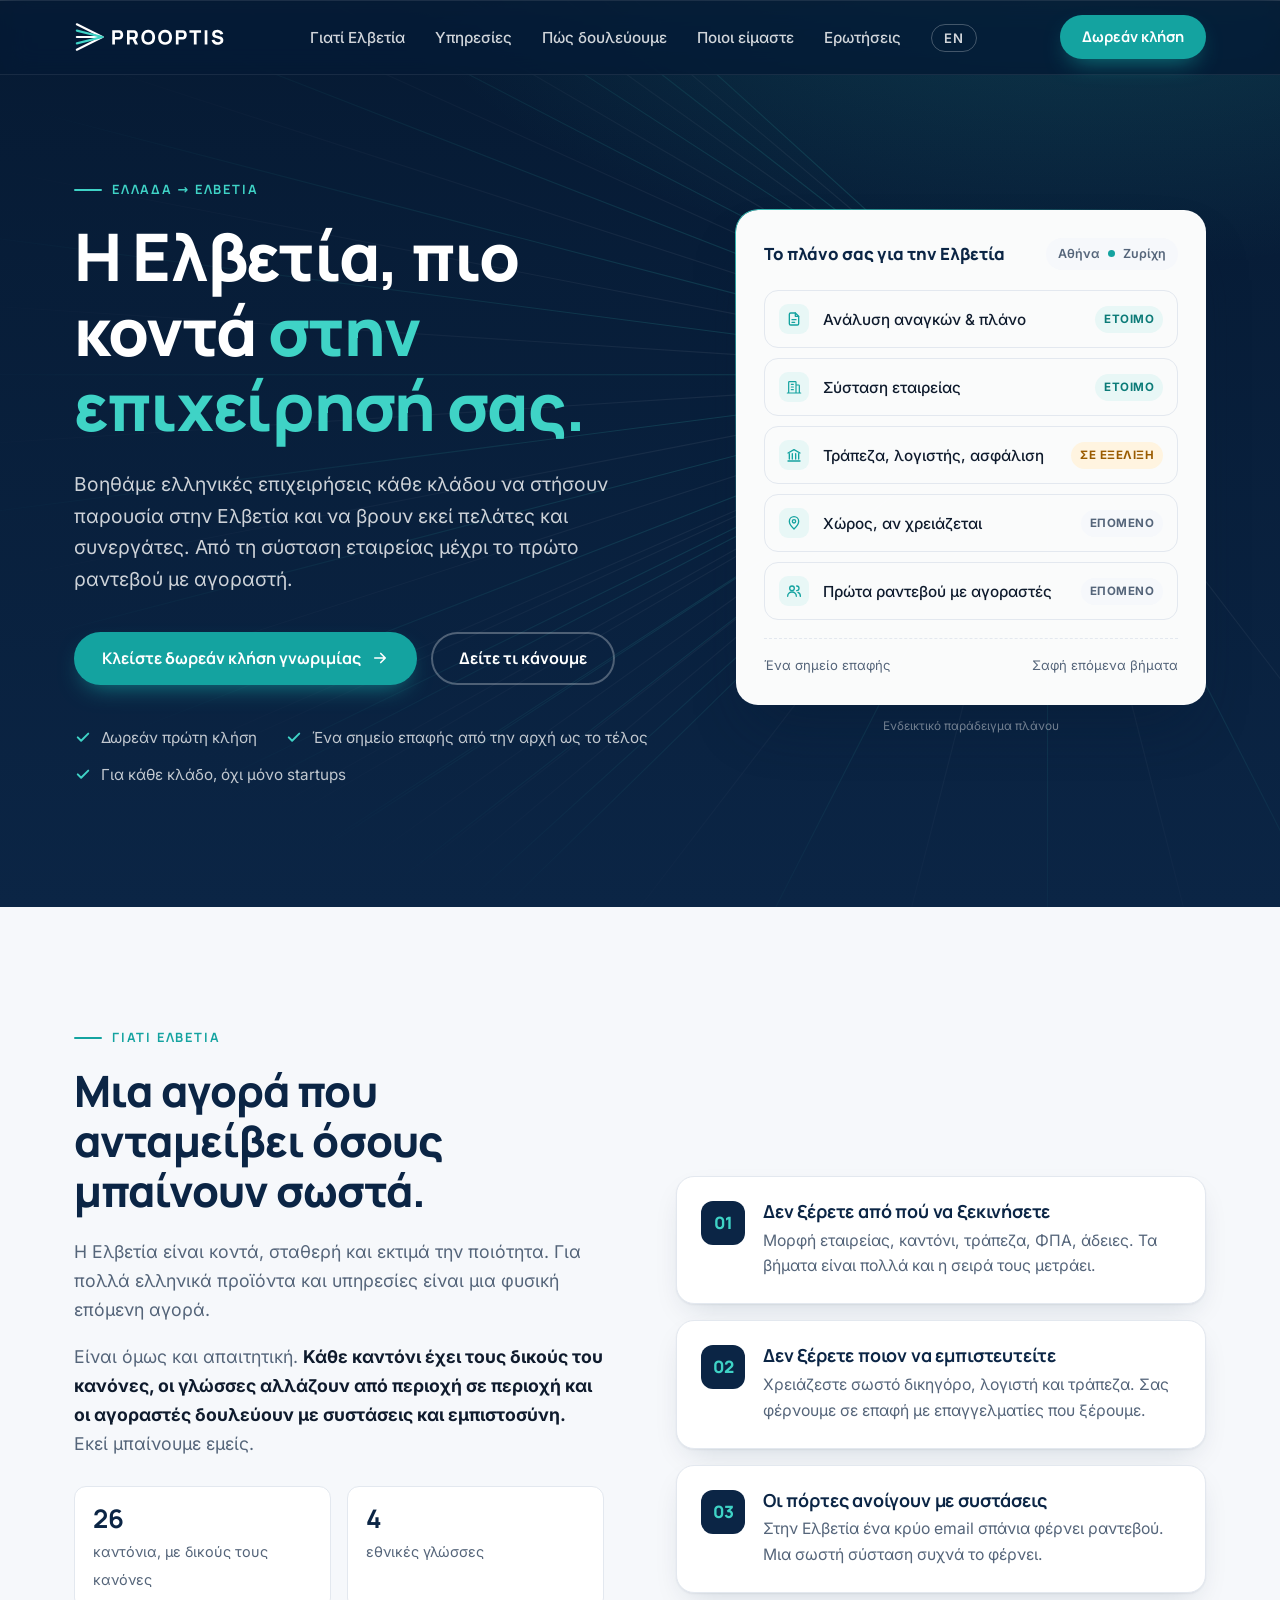
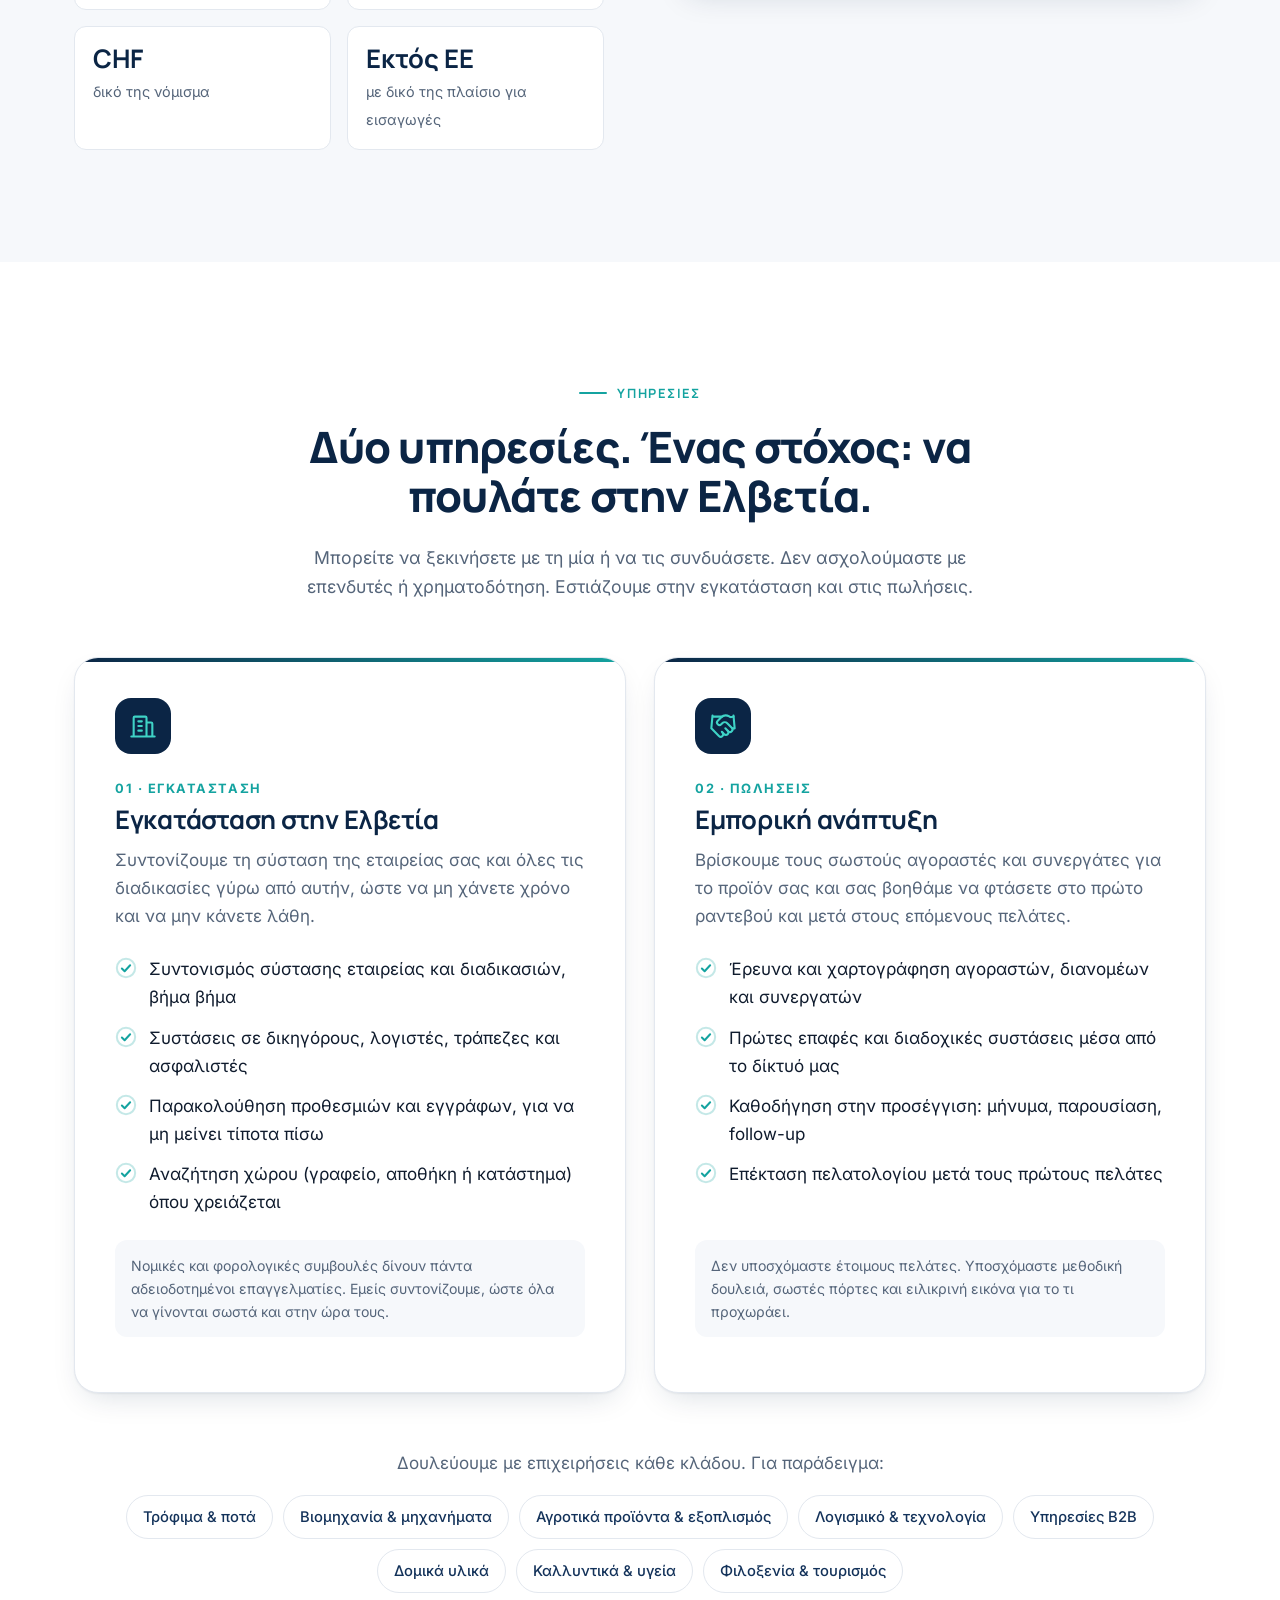
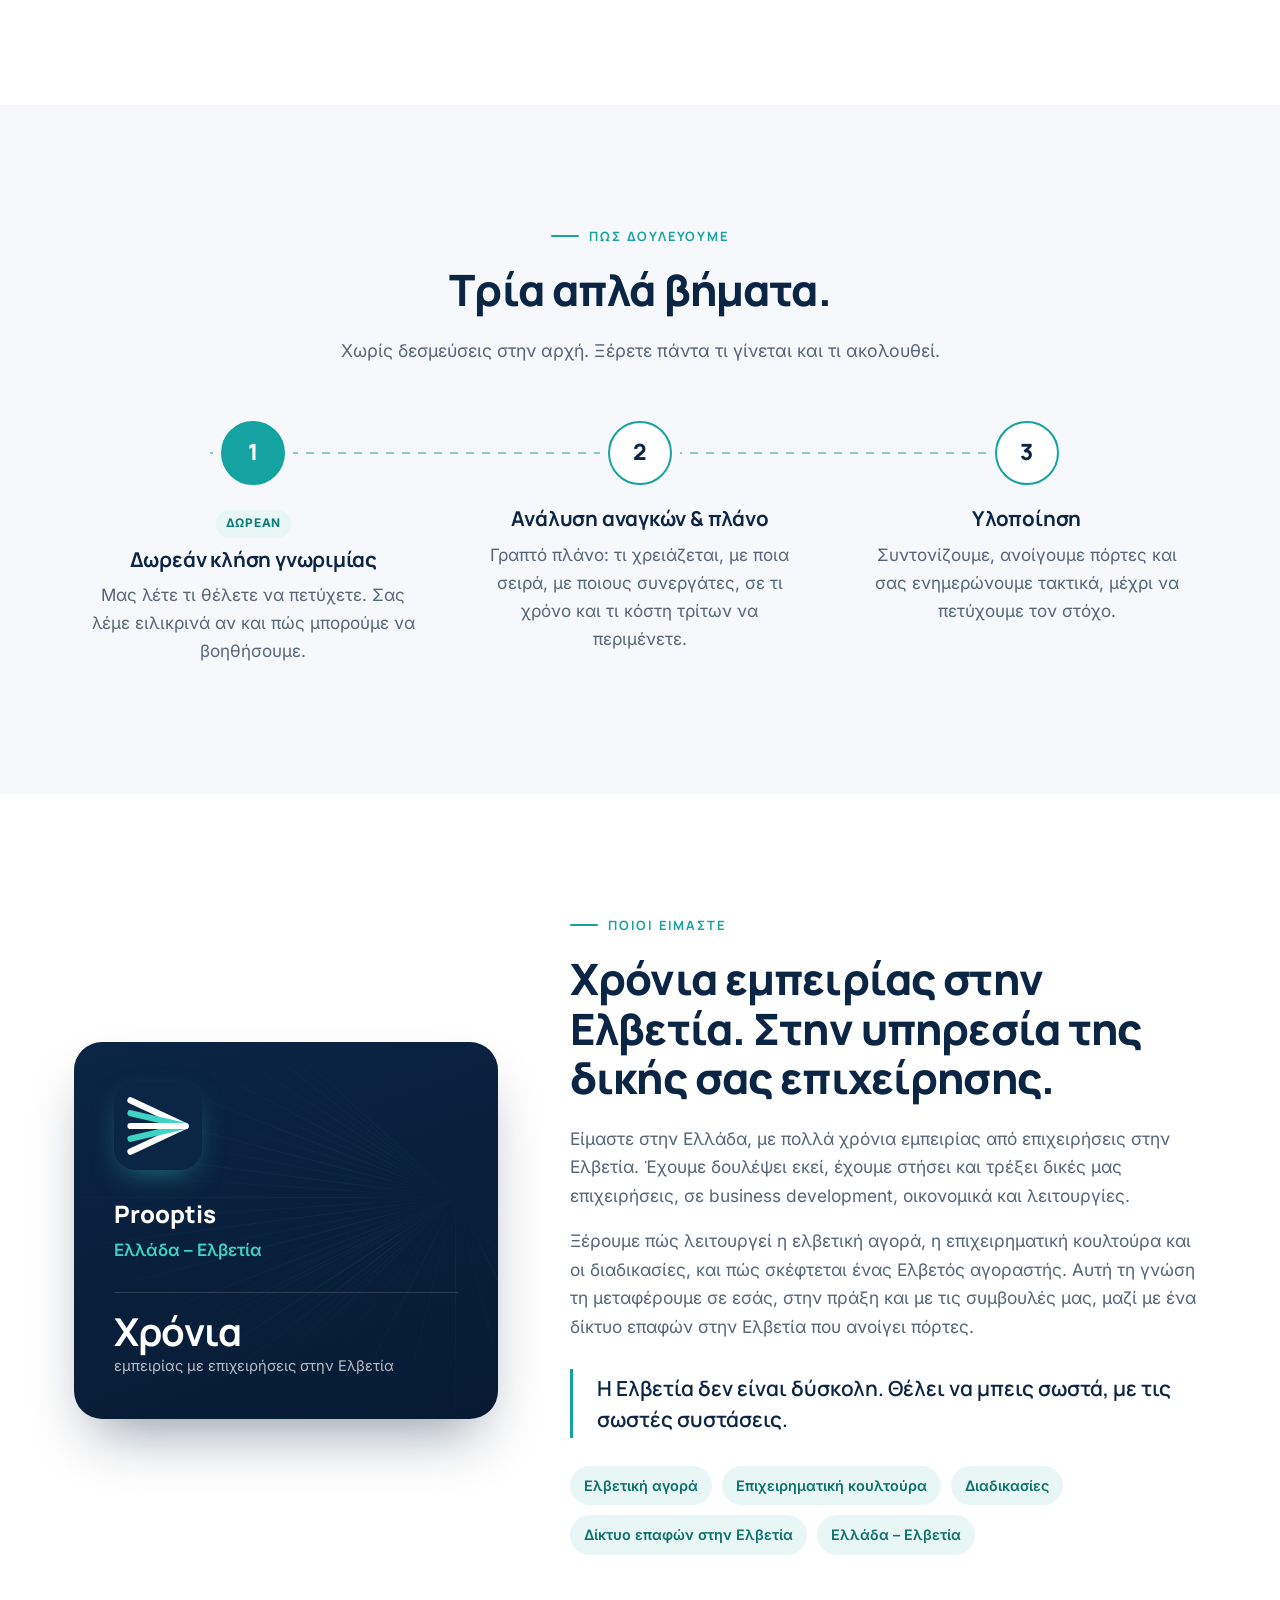
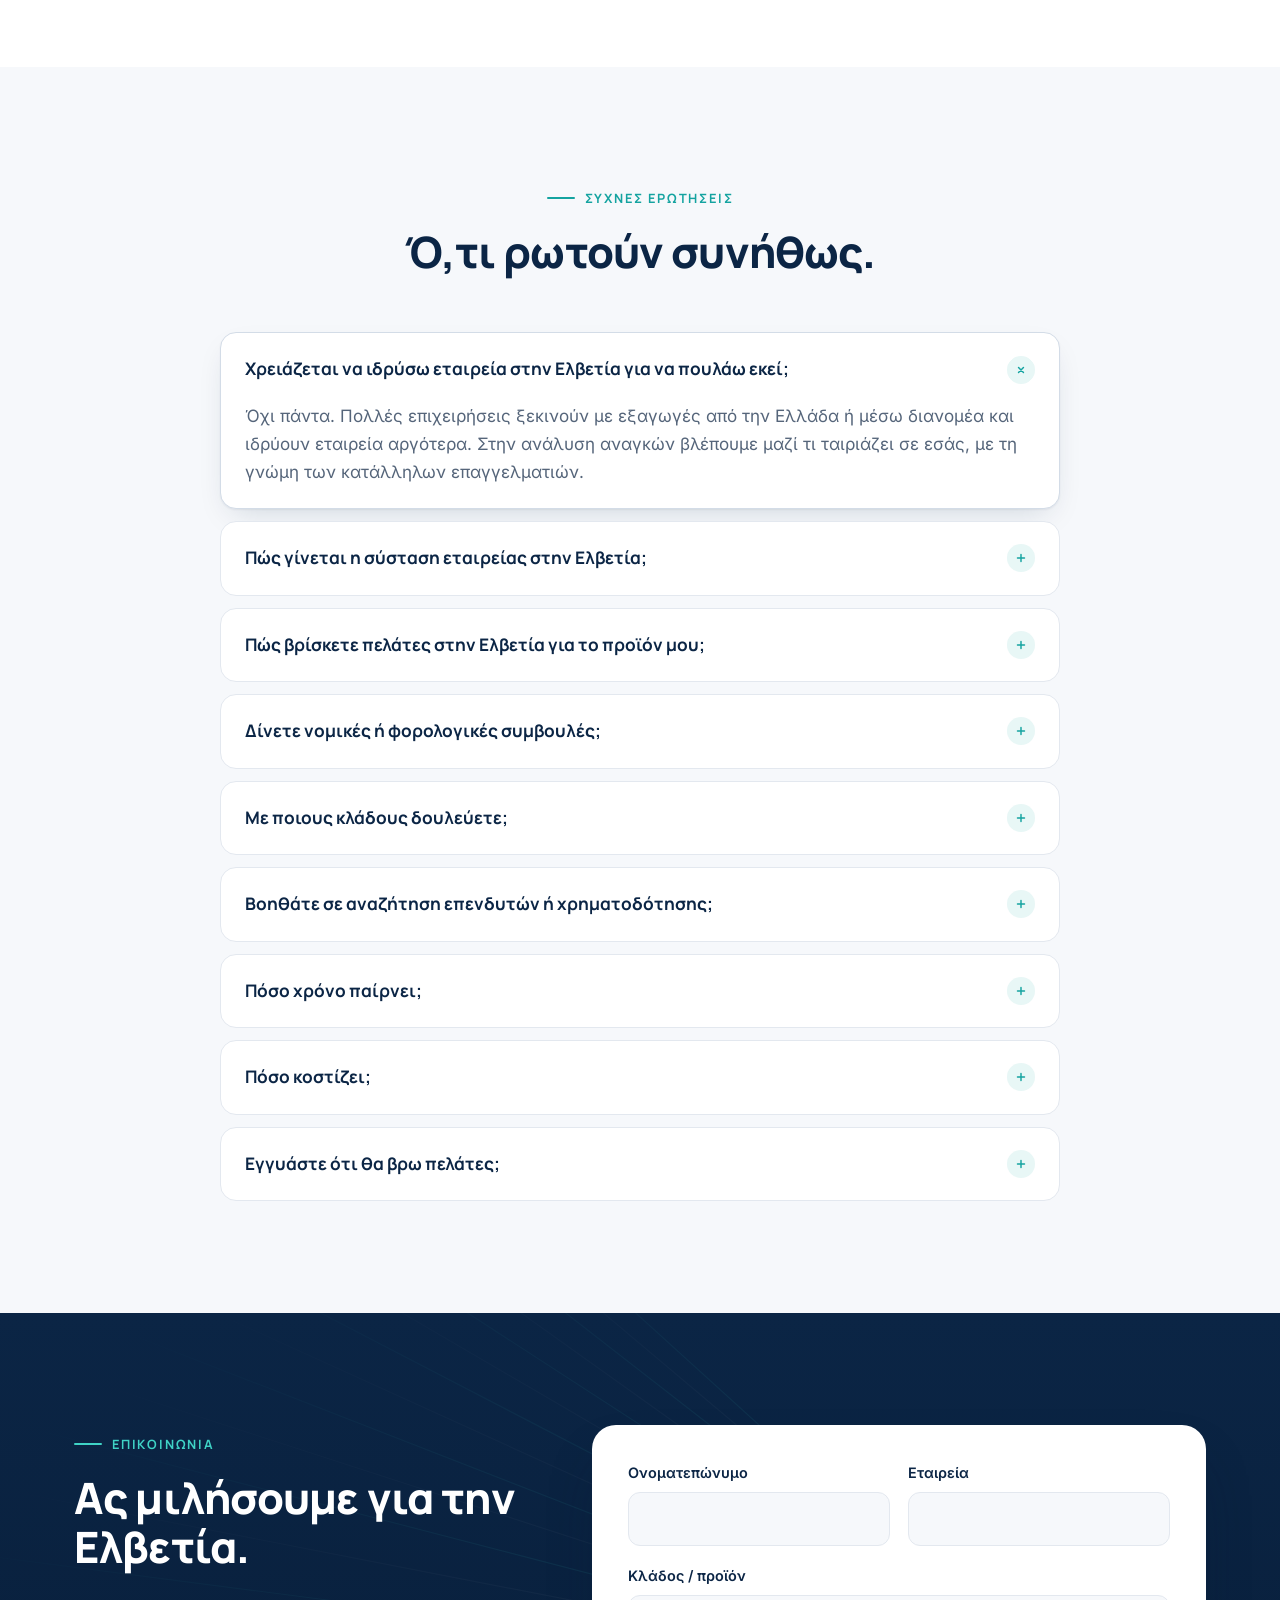
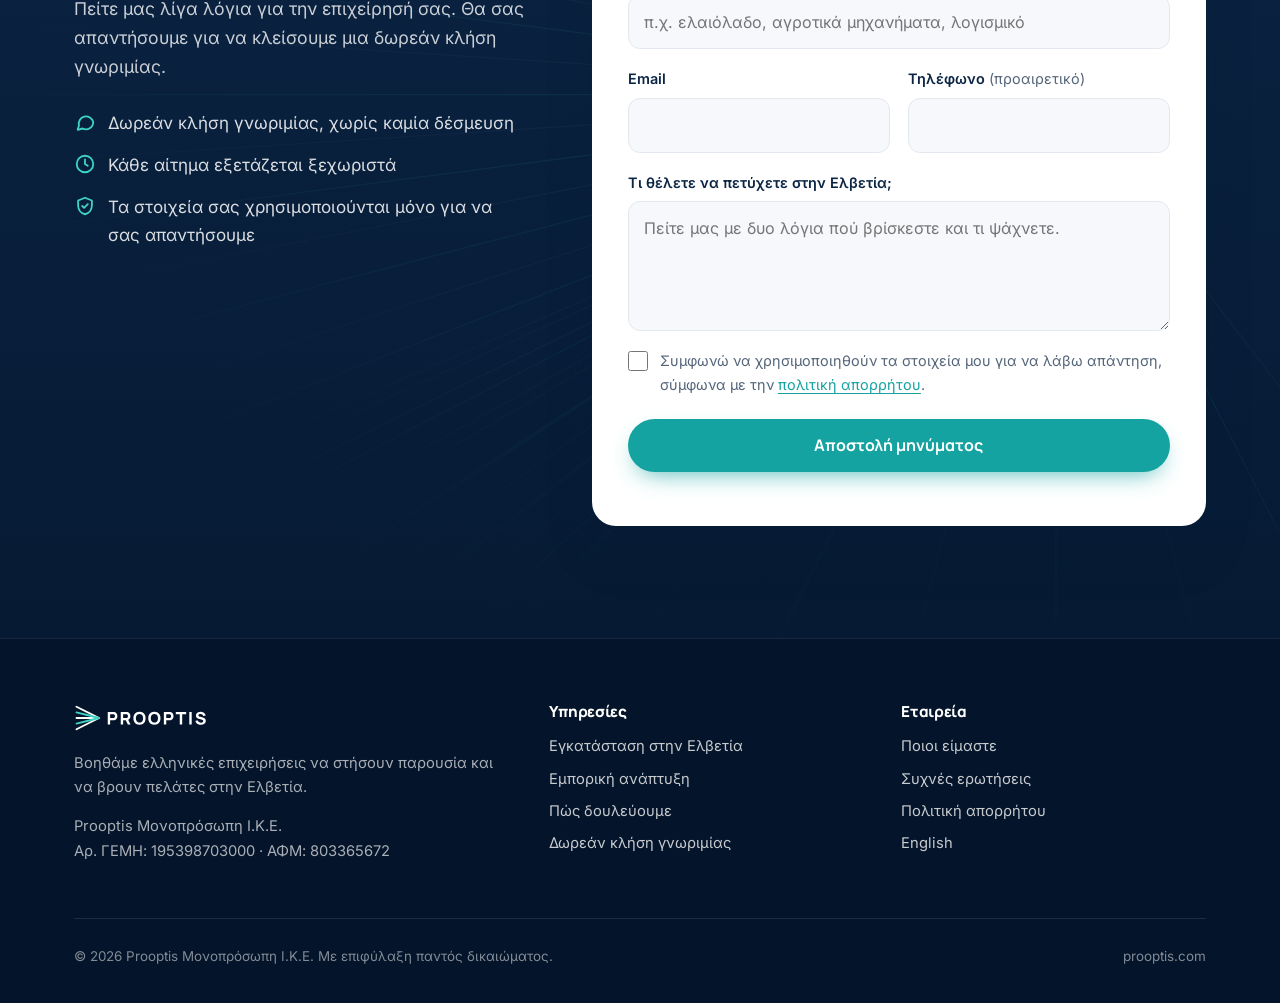
==== index.html @ f1b48dfd "Prooptis website" ====
<!doctype html>
<html lang="el" class="no-js">
<head>
<meta charset="utf-8">
<meta name="viewport" content="width=device-width, initial-scale=1">
<title>Επιχείρηση στην Ελβετία: σύσταση εταιρείας &amp; πελάτες | Prooptis</title>
<meta name="description" content="Η Prooptis βοηθά ελληνικές επιχειρήσεις κάθε κλάδου να στήσουν εταιρεία στην Ελβετία και να βρουν εκεί αγοραστές και συνεργάτες. Δωρεάν κλήση γνωριμίας.">
<link rel="canonical" href="https://prooptis.com/">
<link rel="alternate" hreflang="el" href="https://prooptis.com/">
<link rel="alternate" hreflang="en" href="https://prooptis.com/en/">
<link rel="alternate" hreflang="x-default" href="https://prooptis.com/">
<meta name="robots" content="index, follow, max-image-preview:large">
<meta name="theme-color" content="#0B2545">
<meta property="og:type" content="website">
<meta property="og:site_name" content="Prooptis">
<meta property="og:locale" content="el_GR">
<meta property="og:title" content="Prooptis: Η Ελβετία, πιο κοντά στην επιχείρησή σας">
<meta property="og:description" content="Η Prooptis βοηθά ελληνικές επιχειρήσεις κάθε κλάδου να στήσουν εταιρεία στην Ελβετία και να βρουν εκεί αγοραστές και συνεργάτες. Δωρεάν κλήση γνωριμίας.">
<meta property="og:url" content="https://prooptis.com/">
<meta property="og:image" content="https://prooptis.com/assets/img/og-image.png">
<meta property="og:image:width" content="1200">
<meta property="og:image:height" content="630">
<meta name="twitter:card" content="summary_large_image">
<link rel="icon" href="/assets/favicon.svg" type="image/svg+xml">
<link rel="apple-touch-icon" href="/assets/img/apple-touch-icon.png">
<link rel="preload" href="/assets/fonts/manrope-greek.woff2" as="font" type="font/woff2" crossorigin>
<link rel="preload" href="/assets/fonts/inter-greek.woff2" as="font" type="font/woff2" crossorigin>
<link rel="stylesheet" href="/assets/css/style.css">
<script type="application/ld+json">
{
 "@context": "https://schema.org",
 "@graph": [
  {
   "@type": [
    "ProfessionalService",
    "Organization"
   ],
   "@id": "https://prooptis.com/#organization",
   "name": "Prooptis",
   "legalName": "Prooptis Μονοπρόσωπη Ι.Κ.Ε.",
   "alternateName": [
    "Prooptis Single Member P.C.",
    "Prooptis IKE"
   ],
   "url": "https://prooptis.com/",
   "logo": "https://prooptis.com/assets/logo.svg",
   "image": "https://prooptis.com/assets/img/og-image.png",
   "description": "Η Prooptis βοηθά ελληνικές επιχειρήσεις κάθε κλάδου να στήσουν εταιρεία στην Ελβετία και να βρουν εκεί αγοραστές και συνεργάτες. Δωρεάν κλήση γνωριμίας.",
   "taxID": "803365672",
   "identifier": {
    "@type": "PropertyValue",
    "propertyID": "GEMI",
    "value": "195398703000"
   },
   "areaServed": [
    {
     "@type": "Country",
     "name": "Switzerland"
    },
    {
     "@type": "Country",
     "name": "Greece"
    }
   ],
   "foundingDate": "2026-08-03",
   "knowsLanguage": [
    "el",
    "en"
   ],
   "knowsAbout": [
    "Σύσταση εταιρείας στην Ελβετία",
    "Εξαγωγές στην Ελβετία",
    "Company formation in Switzerland",
    "Swiss market entry",
    "B2B business development",
    "Greece–Switzerland trade"
   ],
   "contactPoint": {
    "@type": "ContactPoint",
    "contactType": "sales",
    "url": "https://prooptis.com/#epikoinonia",
    "availableLanguage": [
     "Greek",
     "English"
    ]
   },
   "hasOfferCatalog": {
    "@type": "OfferCatalog",
    "name": "Υπηρεσίες Prooptis",
    "itemListElement": [
     {
      "@type": "Offer",
      "itemOffered": {
       "@id": "https://prooptis.com/#service-1"
      }
     },
     {
      "@type": "Offer",
      "itemOffered": {
       "@id": "https://prooptis.com/#service-2"
      }
     }
    ]
   }
  },
  {
   "@type": "WebSite",
   "@id": "https://prooptis.com/#website",
   "url": "https://prooptis.com/",
   "name": "Prooptis",
   "publisher": {
    "@id": "https://prooptis.com/#organization"
   },
   "inLanguage": [
    "el",
    "en"
   ]
  },
  {
   "@type": "WebPage",
   "@id": "https://prooptis.com/#webpage",
   "url": "https://prooptis.com/",
   "name": "Επιχείρηση στην Ελβετία: σύσταση εταιρείας & πελάτες | Prooptis",
   "description": "Η Prooptis βοηθά ελληνικές επιχειρήσεις κάθε κλάδου να στήσουν εταιρεία στην Ελβετία και να βρουν εκεί αγοραστές και συνεργάτες. Δωρεάν κλήση γνωριμίας.",
   "inLanguage": "el",
   "isPartOf": {
    "@id": "https://prooptis.com/#website"
   },
   "about": {
    "@id": "https://prooptis.com/#organization"
   },
   "dateModified": "2026-11-09"
  },
  {
   "@type": "Service",
   "@id": "https://prooptis.com/#service-1",
   "name": "Εγκατάσταση στην Ελβετία",
   "description": "Συντονίζουμε τη σύσταση της εταιρείας σας και όλες τις διαδικασίες γύρω από αυτήν, ώστε να μη χάνετε χρόνο και να μην κάνετε λάθη. Συντονισμός σύστασης εταιρείας και διαδικασιών, βήμα βήμα · Συστάσεις σε δικηγόρους, λογιστές, τράπεζες και ασφαλιστές · Παρακολούθηση προθεσμιών και εγγράφων, για να μη μείνει τίποτα πίσω · Αναζήτηση χώρου (γραφείο, αποθήκη ή κατάστημα) όπου χρειάζεται",
   "provider": {
    "@id": "https://prooptis.com/#organization"
   },
   "areaServed": {
    "@type": "Country",
    "name": "Switzerland"
   },
   "audience": {
    "@type": "BusinessAudience",
    "name": "Ελληνικές επιχειρήσεις"
   },
   "serviceType": "Εγκατάσταση στην Ελβετία"
  },
  {
   "@type": "Service",
   "@id": "https://prooptis.com/#service-2",
   "name": "Εμπορική ανάπτυξη",
   "description": "Βρίσκουμε τους σωστούς αγοραστές και συνεργάτες για το προϊόν σας και σας βοηθάμε να φτάσετε στο πρώτο ραντεβού και μετά στους επόμενους πελάτες. Έρευνα και χαρτογράφηση αγοραστών, διανομέων και συνεργατών · Πρώτες επαφές και διαδοχικές συστάσεις μέσα από το δίκτυό μας · Καθοδήγηση στην προσέγγιση: μήνυμα, παρουσίαση, follow-up · Επέκταση πελατολογίου μετά τους πρώτους πελάτες",
   "provider": {
    "@id": "https://prooptis.com/#organization"
   },
   "areaServed": {
    "@type": "Country",
    "name": "Switzerland"
   },
   "audience": {
    "@type": "BusinessAudience",
    "name": "Ελληνικές επιχειρήσεις"
   },
   "serviceType": "Εμπορική ανάπτυξη"
  },
  {
   "@type": "FAQPage",
   "@id": "https://prooptis.com/#faq",
   "mainEntity": [
    {
     "@type": "Question",
     "name": "Χρειάζεται να ιδρύσω εταιρεία στην Ελβετία για να πουλάω εκεί;",
     "acceptedAnswer": {
      "@type": "Answer",
      "text": "Όχι πάντα. Πολλές επιχειρήσεις ξεκινούν με εξαγωγές από την Ελλάδα ή μέσω διανομέα και ιδρύουν εταιρεία αργότερα. Στην ανάλυση αναγκών βλέπουμε μαζί τι ταιριάζει σε εσάς, με τη γνώμη των κατάλληλων επαγγελματιών."
     }
    },
    {
     "@type": "Question",
     "name": "Πώς γίνεται η σύσταση εταιρείας στην Ελβετία;",
     "acceptedAnswer": {
      "@type": "Answer",
      "text": "Τα βήματα εξαρτώνται από τη μορφή της εταιρείας και το καντόνι. Συνήθως περιλαμβάνουν καταστατικό, τραπεζικό λογαριασμό για το κεφάλαιο, συμβολαιογράφο και εγγραφή στο εμπορικό μητρώο. Εμείς συντονίζουμε όλη τη διαδικασία με δικηγόρους, λογιστές και τράπεζες."
     }
    },
    {
     "@type": "Question",
     "name": "Πώς βρίσκετε πελάτες στην Ελβετία για το προϊόν μου;",
     "acceptedAnswer": {
      "@type": "Answer",
      "text": "Χαρτογραφούμε ποιοι αγοράζουν προϊόντα σαν το δικό σας (αγοραστές, διανομείς, συνεργάτες), τους προσεγγίζουμε με σωστό μήνυμα και αξιοποιούμε συστάσεις από το δίκτυό μας. Ο στόχος είναι ουσιαστικά ραντεβού, όχι μαζικά emails."
     }
    },
    {
     "@type": "Question",
     "name": "Δίνετε νομικές ή φορολογικές συμβουλές;",
     "acceptedAnswer": {
      "@type": "Answer",
      "text": "Όχι. Αυτές τις δίνουν αδειοδοτημένοι δικηγόροι και λογιστές στην Ελβετία, με τους οποίους σας φέρνουμε σε επαφή. Εμείς συντονίζουμε τη δουλειά, ώστε να προχωρά σωστά και γρήγορα."
     }
    },
    {
     "@type": "Question",
     "name": "Με ποιους κλάδους δουλεύετε;",
     "acceptedAnswer": {
      "@type": "Answer",
      "text": "Με κάθε κλάδο: τρόφιμα, βιομηχανία, αγροτικά μηχανήματα, λογισμικό, υπηρεσίες και άλλους. Αυτό που μετράει είναι να έχετε ένα καλό προϊόν ή υπηρεσία και πραγματική διάθεση να μπείτε στην ελβετική αγορά."
     }
    },
    {
     "@type": "Question",
     "name": "Βοηθάτε σε αναζήτηση επενδυτών ή χρηματοδότησης;",
     "acceptedAnswer": {
      "@type": "Answer",
      "text": "Όχι. Εστιάζουμε στην εγκατάσταση στην Ελβετία και στην εμπορική ανάπτυξη, δηλαδή στο να βρείτε πελάτες και συνεργάτες."
     }
    },
    {
     "@type": "Question",
     "name": "Πόσο χρόνο παίρνει;",
     "acceptedAnswer": {
      "@type": "Answer",
      "text": "Εξαρτάται από τη μορφή της εταιρείας, το καντόνι, την τράπεζα και τον κλάδο σας. Στο πλάνο σάς δίνουμε ρεαλιστικό χρονοδιάγραμμα, χωρίς ωραιοποιήσεις."
     }
    },
    {
     "@type": "Question",
     "name": "Πόσο κοστίζει;",
     "acceptedAnswer": {
      "@type": "Answer",
      "text": "Η πρώτη κλήση γνωριμίας είναι δωρεάν. Μετά σας δίνουμε γραπτή προσφορά για το δικό σας έργο, με τα κόστη τρίτων (π.χ. συμβολαιογράφος, μητρώο) να φαίνονται χωριστά."
     }
    },
    {
     "@type": "Question",
     "name": "Εγγυάστε ότι θα βρω πελάτες;",
     "acceptedAnswer": {
      "@type": "Answer",
      "text": "Όχι, και δεν θα το κάνει κανείς σοβαρός. Εγγυόμαστε μεθοδική δουλειά, σωστές συστάσεις και ειλικρινή ενημέρωση για το τι προχωράει και τι όχι."
     }
    }
   ]
  }
 ]
}
</script>
</head>
<body>
<a class="skip" href="#main">Μετάβαση στο περιεχόμενο</a>
<header class="site-header">
  <nav class="container nav" aria-label="Μενού">
    <a class="brand" href="/" aria-label="Prooptis"><img src="/assets/logo-light.svg" alt="Prooptis" width="216" height="48"></a>
    <ul class="nav-links" id="nav-links"><li><a href="#giati-elvetia">Γιατί Ελβετία</a></li><li><a href="#ypiresies">Υπηρεσίες</a></li><li><a href="#pos-doulevoume">Πώς δουλεύουμε</a></li><li><a href="#poioi-eimaste">Ποιοι είμαστε</a></li><li><a href="#faq">Ερωτήσεις</a></li><li><a class="lang" href="/en/" hreflang="en" lang="en" title="English">EN</a></li></ul>
    <a class="btn btn-primary nav-cta" href="#epikoinonia">Δωρεάν κλήση</a>
    <button class="nav-toggle" type="button" aria-expanded="false" aria-controls="nav-links" aria-label="Μενού"><svg viewBox="0 0 24 24" fill="none" stroke="currentColor" stroke-width="2" stroke-linecap="round" aria-hidden="true"><path d="M4 7h16M4 12h16M4 17h16"/></svg></button>
  </nav>
</header>
<main id="main">
  <section class="hero" aria-labelledby="hero-title">
    <img class="hero-lines" src="/assets/img/lines.svg" alt="" aria-hidden="true">
    <div class="container hero-grid">
      <div>
        <div class="eyebrow">Ελλάδα → Ελβετία</div>
        <h1 id="hero-title">Η Ελβετία, πιο κοντά <span class="accent">στην επιχείρησή σας.</span></h1>
        <p class="lead">Βοηθάμε ελληνικές επιχειρήσεις κάθε κλάδου να στήσουν παρουσία στην Ελβετία και να βρουν εκεί πελάτες και συνεργάτες. Από τη σύσταση εταιρείας μέχρι το πρώτο ραντεβού με αγοραστή.</p>
        <div class="hero-ctas">
          <a class="btn btn-primary" href="#epikoinonia">Κλείστε δωρεάν κλήση γνωριμίας <svg viewBox="0 0 24 24" fill="none" stroke="currentColor" stroke-width="2.2" stroke-linecap="round" stroke-linejoin="round" aria-hidden="true"><path d="M5 12h14M13 6l6 6-6 6"/></svg></a>
          <a class="btn btn-ghost" href="#ypiresies">Δείτε τι κάνουμε</a>
        </div>
        <ul class="hero-points"><li><svg viewBox="0 0 24 24" fill="none" stroke="currentColor" stroke-width="2.6" stroke-linecap="round" stroke-linejoin="round" aria-hidden="true"><path d="m5 12.5 4.5 4.5L19 7.5"/></svg><span>Δωρεάν πρώτη κλήση</span></li><li><svg viewBox="0 0 24 24" fill="none" stroke="currentColor" stroke-width="2.6" stroke-linecap="round" stroke-linejoin="round" aria-hidden="true"><path d="m5 12.5 4.5 4.5L19 7.5"/></svg><span>Ένα σημείο επαφής από την αρχή ως το τέλος</span></li><li><svg viewBox="0 0 24 24" fill="none" stroke="currentColor" stroke-width="2.6" stroke-linecap="round" stroke-linejoin="round" aria-hidden="true"><path d="m5 12.5 4.5 4.5L19 7.5"/></svg><span>Για κάθε κλάδο, όχι μόνο startups</span></li></ul>
      </div>
      <div>
        <div class="plan-card" role="img" aria-label="Ενδεικτικό παράδειγμα πλάνου: Το πλάνο σας για την Ελβετία">
          <div class="plan-top"><span class="plan-title">Το πλάνο σας για την Ελβετία</span><span class="plan-route">Αθήνα <span class="dot"></span> Ζυρίχη</span></div>
          <ul class="plan-steps"><li><span class="ic"><svg viewBox="0 0 24 24" fill="none" stroke="currentColor" stroke-width="2" stroke-linecap="round" stroke-linejoin="round" aria-hidden="true"><path d="M14 3H7a2 2 0 0 0-2 2v14a2 2 0 0 0 2 2h10a2 2 0 0 0 2-2V8z"/><path d="M14 3v5h5M9 13h6M9 17h4"/></svg></span><span>Ανάλυση αναγκών &amp; πλάνο</span><span class="tag done">Έτοιμο</span></li><li><span class="ic"><svg viewBox="0 0 24 24" fill="none" stroke="currentColor" stroke-width="1.8" stroke-linecap="round" stroke-linejoin="round" aria-hidden="true"><path d="M4 21V5a1 1 0 0 1 1-1h9a1 1 0 0 1 1 1v16M15 9h4a1 1 0 0 1 1 1v11M2 21h20M8 8h3M8 12h3M8 16h3"/></svg></span><span>Σύσταση εταιρείας</span><span class="tag done">Έτοιμο</span></li><li><span class="ic"><svg viewBox="0 0 24 24" fill="none" stroke="currentColor" stroke-width="2" stroke-linecap="round" stroke-linejoin="round" aria-hidden="true"><path d="m3 9 9-5 9 5M5 10v8M9.5 10v8M14.5 10v8M19 10v8M3 21h18"/></svg></span><span>Τράπεζα, λογιστής, ασφάλιση</span><span class="tag now">Σε εξέλιξη</span></li><li><span class="ic"><svg viewBox="0 0 24 24" fill="none" stroke="currentColor" stroke-width="2" stroke-linecap="round" stroke-linejoin="round" aria-hidden="true"><path d="M12 21s-7-6.2-7-11.5a7 7 0 0 1 14 0C19 14.8 12 21 12 21z"/><circle cx="12" cy="9.5" r="2.5"/></svg></span><span>Χώρος, αν χρειάζεται</span><span class="tag next">Επόμενο</span></li><li><span class="ic"><svg viewBox="0 0 24 24" fill="none" stroke="currentColor" stroke-width="2" stroke-linecap="round" stroke-linejoin="round" aria-hidden="true"><circle cx="9" cy="8" r="3.5"/><path d="M2.5 20a6.5 6.5 0 0 1 13 0M16 4.5a3.5 3.5 0 0 1 0 7M18 14a6 6 0 0 1 3.5 6"/></svg></span><span>Πρώτα ραντεβού με αγοραστές</span><span class="tag next">Επόμενο</span></li></ul>
          <div class="plan-foot"><span>Ένα σημείο επαφής</span><span>Σαφή επόμενα βήματα</span></div>
        </div>
        <p class="plan-note">Ενδεικτικό παράδειγμα πλάνου</p>
      </div>
    </div>
  </section>

  <section class="section alt" id="giati-elvetia" aria-labelledby="why-title">
    <div class="container why-grid">
      <div class="why-copy reveal">
        <div class="eyebrow">Γιατί Ελβετία</div>
        <h2 id="why-title">Μια αγορά που ανταμείβει όσους μπαίνουν σωστά.</h2>
        <p>Η Ελβετία είναι κοντά, σταθερή και εκτιμά την ποιότητα. Για πολλά ελληνικά προϊόντα και υπηρεσίες είναι μια φυσική επόμενη αγορά.</p><p>Είναι όμως και απαιτητική. <strong>Κάθε καντόνι έχει τους δικούς του κανόνες, οι γλώσσες αλλάζουν από περιοχή σε περιοχή και οι αγοραστές δουλεύουν με συστάσεις και εμπιστοσύνη.</strong> Εκεί μπαίνουμε εμείς.</p>
        <div class="facts"><div class="fact"><b>26</b><span>καντόνια, με δικούς τους κανόνες</span></div><div class="fact"><b>4</b><span>εθνικές γλώσσες</span></div><div class="fact"><b>CHF</b><span>δικό της νόμισμα</span></div><div class="fact"><b>Εκτός ΕΕ</b><span>με δικό της πλαίσιο για εισαγωγές</span></div></div>
      </div>
      <div class="pain-list"><div class="pain reveal"><div class="num">01</div><div><h3>Δεν ξέρετε από πού να ξεκινήσετε</h3><p>Μορφή εταιρείας, καντόνι, τράπεζα, ΦΠΑ, άδειες. Τα βήματα είναι πολλά και η σειρά τους μετράει.</p></div></div><div class="pain reveal"><div class="num">02</div><div><h3>Δεν ξέρετε ποιον να εμπιστευτείτε</h3><p>Χρειάζεστε σωστό δικηγόρο, λογιστή και τράπεζα. Σας φέρνουμε σε επαφή με επαγγελματίες που ξέρουμε.</p></div></div><div class="pain reveal"><div class="num">03</div><div><h3>Οι πόρτες ανοίγουν με συστάσεις</h3><p>Στην Ελβετία ένα κρύο email σπάνια φέρνει ραντεβού. Μια σωστή σύσταση συχνά το φέρνει.</p></div></div></div>
    </div>
  </section>

  <section class="section" id="ypiresies" aria-labelledby="svc-title">
    <div class="container">
      <div class="section-head center">
        <div class="eyebrow">Υπηρεσίες</div>
        <h2 id="svc-title">Δύο υπηρεσίες. Ένας στόχος: να πουλάτε στην Ελβετία.</h2>
        <p>Μπορείτε να ξεκινήσετε με τη μία ή να τις συνδυάσετε. Δεν ασχολούμαστε με επενδυτές ή χρηματοδότηση. Εστιάζουμε στην εγκατάσταση και στις πωλήσεις.</p>
      </div>
      <div class="services"><article class="service reveal" id="service-1">
        <div class="icon"><svg viewBox="0 0 24 24" fill="none" stroke="currentColor" stroke-width="1.8" stroke-linecap="round" stroke-linejoin="round" aria-hidden="true"><path d="M4 21V5a1 1 0 0 1 1-1h9a1 1 0 0 1 1 1v16M15 9h4a1 1 0 0 1 1 1v11M2 21h20M8 8h3M8 12h3M8 16h3"/></svg></div>
        <div class="kicker">01 · Εγκατάσταση</div>
        <h3>Εγκατάσταση στην Ελβετία</h3>
        <p>Συντονίζουμε τη σύσταση της εταιρείας σας και όλες τις διαδικασίες γύρω από αυτήν, ώστε να μη χάνετε χρόνο και να μην κάνετε λάθη.</p>
        <ul class="checks"><li><svg viewBox="0 0 24 24" fill="none" stroke="currentColor" stroke-width="2.2" stroke-linecap="round" stroke-linejoin="round" aria-hidden="true"><circle cx="12" cy="12" r="10" stroke-opacity=".25"/><path d="m7.5 12.5 3 3 6-6.5"/></svg><span>Συντονισμός σύστασης εταιρείας και διαδικασιών, βήμα βήμα</span></li><li><svg viewBox="0 0 24 24" fill="none" stroke="currentColor" stroke-width="2.2" stroke-linecap="round" stroke-linejoin="round" aria-hidden="true"><circle cx="12" cy="12" r="10" stroke-opacity=".25"/><path d="m7.5 12.5 3 3 6-6.5"/></svg><span>Συστάσεις σε δικηγόρους, λογιστές, τράπεζες και ασφαλιστές</span></li><li><svg viewBox="0 0 24 24" fill="none" stroke="currentColor" stroke-width="2.2" stroke-linecap="round" stroke-linejoin="round" aria-hidden="true"><circle cx="12" cy="12" r="10" stroke-opacity=".25"/><path d="m7.5 12.5 3 3 6-6.5"/></svg><span>Παρακολούθηση προθεσμιών και εγγράφων, για να μη μείνει τίποτα πίσω</span></li><li><svg viewBox="0 0 24 24" fill="none" stroke="currentColor" stroke-width="2.2" stroke-linecap="round" stroke-linejoin="round" aria-hidden="true"><circle cx="12" cy="12" r="10" stroke-opacity=".25"/><path d="m7.5 12.5 3 3 6-6.5"/></svg><span>Αναζήτηση χώρου (γραφείο, αποθήκη ή κατάστημα) όπου χρειάζεται</span></li></ul>
        <p class="note">Νομικές και φορολογικές συμβουλές δίνουν πάντα αδειοδοτημένοι επαγγελματίες. Εμείς συντονίζουμε, ώστε όλα να γίνονται σωστά και στην ώρα τους.</p>
      </article><article class="service reveal" id="service-2">
        <div class="icon"><svg viewBox="0 0 24 24" fill="none" stroke="currentColor" stroke-width="1.8" stroke-linecap="round" stroke-linejoin="round" aria-hidden="true"><path d="m11 17 2 2a1 1 0 1 0 3-3"/><path d="m14 14 2.5 2.5a1 1 0 1 0 3-3l-3.88-3.88a3 3 0 0 0-4.24 0l-.88.88a1 1 0 1 1-3-3l2.81-2.81a5.79 5.79 0 0 1 7.06-.87l.47.28a2 2 0 0 0 1.42.25L21 4"/><path d="m21 3 1 11h-2M3 3 2 14l6.5 6.5a1 1 0 1 0 3-3M3 4h8"/></svg></div>
        <div class="kicker">02 · Πωλήσεις</div>
        <h3>Εμπορική ανάπτυξη</h3>
        <p>Βρίσκουμε τους σωστούς αγοραστές και συνεργάτες για το προϊόν σας και σας βοηθάμε να φτάσετε στο πρώτο ραντεβού και μετά στους επόμενους πελάτες.</p>
        <ul class="checks"><li><svg viewBox="0 0 24 24" fill="none" stroke="currentColor" stroke-width="2.2" stroke-linecap="round" stroke-linejoin="round" aria-hidden="true"><circle cx="12" cy="12" r="10" stroke-opacity=".25"/><path d="m7.5 12.5 3 3 6-6.5"/></svg><span>Έρευνα και χαρτογράφηση αγοραστών, διανομέων και συνεργατών</span></li><li><svg viewBox="0 0 24 24" fill="none" stroke="currentColor" stroke-width="2.2" stroke-linecap="round" stroke-linejoin="round" aria-hidden="true"><circle cx="12" cy="12" r="10" stroke-opacity=".25"/><path d="m7.5 12.5 3 3 6-6.5"/></svg><span>Πρώτες επαφές και διαδοχικές συστάσεις μέσα από το δίκτυό μας</span></li><li><svg viewBox="0 0 24 24" fill="none" stroke="currentColor" stroke-width="2.2" stroke-linecap="round" stroke-linejoin="round" aria-hidden="true"><circle cx="12" cy="12" r="10" stroke-opacity=".25"/><path d="m7.5 12.5 3 3 6-6.5"/></svg><span>Καθοδήγηση στην προσέγγιση: μήνυμα, παρουσίαση, follow-up</span></li><li><svg viewBox="0 0 24 24" fill="none" stroke="currentColor" stroke-width="2.2" stroke-linecap="round" stroke-linejoin="round" aria-hidden="true"><circle cx="12" cy="12" r="10" stroke-opacity=".25"/><path d="m7.5 12.5 3 3 6-6.5"/></svg><span>Επέκταση πελατολογίου μετά τους πρώτους πελάτες</span></li></ul>
        <p class="note">Δεν υποσχόμαστε έτοιμους πελάτες. Υποσχόμαστε μεθοδική δουλειά, σωστές πόρτες και ειλικρινή εικόνα για το τι προχωράει.</p>
      </article></div>
      <div class="sectors reveal"><p>Δουλεύουμε με επιχειρήσεις κάθε κλάδου. Για παράδειγμα:</p><ul class="chips"><li>Τρόφιμα &amp; ποτά</li><li>Βιομηχανία &amp; μηχανήματα</li><li>Αγροτικά προϊόντα &amp; εξοπλισμός</li><li>Λογισμικό &amp; τεχνολογία</li><li>Υπηρεσίες B2B</li><li>Δομικά υλικά</li><li>Καλλυντικά &amp; υγεία</li><li>Φιλοξενία &amp; τουρισμός</li></ul></div>
    </div>
  </section>

  <section class="section alt" id="pos-doulevoume" aria-labelledby="how-title">
    <div class="container">
      <div class="section-head center">
        <div class="eyebrow">Πώς δουλεύουμε</div>
        <h2 id="how-title">Τρία απλά βήματα.</h2>
        <p>Χωρίς δεσμεύσεις στην αρχή. Ξέρετε πάντα τι γίνεται και τι ακολουθεί.</p>
      </div>
      <ol class="steps" style="list-style:none;padding:0;margin:0"><li class="step reveal free"><div class="n">1</div><span class="pill">Δωρεάν</span><h3>Δωρεάν κλήση γνωριμίας</h3><p>Μας λέτε τι θέλετε να πετύχετε. Σας λέμε ειλικρινά αν και πώς μπορούμε να βοηθήσουμε.</p></li><li class="step reveal"><div class="n">2</div><h3>Ανάλυση αναγκών &amp; πλάνο</h3><p>Γραπτό πλάνο: τι χρειάζεται, με ποια σειρά, με ποιους συνεργάτες, σε τι χρόνο και τι κόστη τρίτων να περιμένετε.</p></li><li class="step reveal"><div class="n">3</div><h3>Υλοποίηση</h3><p>Συντονίζουμε, ανοίγουμε πόρτες και σας ενημερώνουμε τακτικά, μέχρι να πετύχουμε τον στόχο.</p></li></ol>
    </div>
  </section>

  <section class="section" id="poioi-eimaste" aria-labelledby="about-title">
    <div class="container founder">
      <div class="founder-card reveal">
        <img class="lines hero-lines" src="/assets/img/lines.svg" alt="" aria-hidden="true">
        <div class="avatar mark" aria-hidden="true"><img src="/assets/favicon.svg" alt="" width="112" height="112"></div>
        <div class="name">Prooptis</div>
        <div class="role">Ελλάδα – Ελβετία</div>
        <div class="stat"><b>Χρόνια</b><span>εμπειρίας με επιχειρήσεις στην Ελβετία</span></div>
      </div>
      <div class="founder-copy reveal">
        <div class="eyebrow">Ποιοι είμαστε</div>
        <h2 id="about-title">Χρόνια εμπειρίας στην Ελβετία. Στην υπηρεσία της δικής σας επιχείρησης.</h2>
        <p>Είμαστε στην Ελλάδα, με πολλά χρόνια εμπειρίας από επιχειρήσεις στην Ελβετία. Έχουμε δουλέψει εκεί, έχουμε στήσει και τρέξει δικές μας επιχειρήσεις, σε business development, οικονομικά και λειτουργίες.</p><p>Ξέρουμε πώς λειτουργεί η ελβετική αγορά, η επιχειρηματική κουλτούρα και οι διαδικασίες, και πώς σκέφτεται ένας Ελβετός αγοραστής. Αυτή τη γνώση τη μεταφέρουμε σε εσάς, στην πράξη και με τις συμβουλές μας, μαζί με ένα δίκτυο επαφών στην Ελβετία που ανοίγει πόρτες.</p>
        <blockquote>Η Ελβετία δεν είναι δύσκολη. Θέλει να μπεις σωστά, με τις σωστές συστάσεις.</blockquote>
        <ul class="skills"><li>Ελβετική αγορά</li><li>Επιχειρηματική κουλτούρα</li><li>Διαδικασίες</li><li>Δίκτυο επαφών στην Ελβετία</li><li>Ελλάδα – Ελβετία</li></ul>
      </div>
    </div>
  </section>

  <section class="section alt" id="faq" aria-labelledby="faq-title">
    <div class="container">
      <div class="section-head center">
        <div class="eyebrow">Συχνές ερωτήσεις</div>
        <h2 id="faq-title">Ό,τι ρωτούν συνήθως.</h2>
      </div>
      <div class="faq"><details class="reveal" open><summary>Χρειάζεται να ιδρύσω εταιρεία στην Ελβετία για να πουλάω εκεί;</summary><p>Όχι πάντα. Πολλές επιχειρήσεις ξεκινούν με εξαγωγές από την Ελλάδα ή μέσω διανομέα και ιδρύουν εταιρεία αργότερα. Στην ανάλυση αναγκών βλέπουμε μαζί τι ταιριάζει σε εσάς, με τη γνώμη των κατάλληλων επαγγελματιών.</p></details><details class="reveal"><summary>Πώς γίνεται η σύσταση εταιρείας στην Ελβετία;</summary><p>Τα βήματα εξαρτώνται από τη μορφή της εταιρείας και το καντόνι. Συνήθως περιλαμβάνουν καταστατικό, τραπεζικό λογαριασμό για το κεφάλαιο, συμβολαιογράφο και εγγραφή στο εμπορικό μητρώο. Εμείς συντονίζουμε όλη τη διαδικασία με δικηγόρους, λογιστές και τράπεζες.</p></details><details class="reveal"><summary>Πώς βρίσκετε πελάτες στην Ελβετία για το προϊόν μου;</summary><p>Χαρτογραφούμε ποιοι αγοράζουν προϊόντα σαν το δικό σας (αγοραστές, διανομείς, συνεργάτες), τους προσεγγίζουμε με σωστό μήνυμα και αξιοποιούμε συστάσεις από το δίκτυό μας. Ο στόχος είναι ουσιαστικά ραντεβού, όχι μαζικά emails.</p></details><details class="reveal"><summary>Δίνετε νομικές ή φορολογικές συμβουλές;</summary><p>Όχι. Αυτές τις δίνουν αδειοδοτημένοι δικηγόροι και λογιστές στην Ελβετία, με τους οποίους σας φέρνουμε σε επαφή. Εμείς συντονίζουμε τη δουλειά, ώστε να προχωρά σωστά και γρήγορα.</p></details><details class="reveal"><summary>Με ποιους κλάδους δουλεύετε;</summary><p>Με κάθε κλάδο: τρόφιμα, βιομηχανία, αγροτικά μηχανήματα, λογισμικό, υπηρεσίες και άλλους. Αυτό που μετράει είναι να έχετε ένα καλό προϊόν ή υπηρεσία και πραγματική διάθεση να μπείτε στην ελβετική αγορά.</p></details><details class="reveal"><summary>Βοηθάτε σε αναζήτηση επενδυτών ή χρηματοδότησης;</summary><p>Όχι. Εστιάζουμε στην εγκατάσταση στην Ελβετία και στην εμπορική ανάπτυξη, δηλαδή στο να βρείτε πελάτες και συνεργάτες.</p></details><details class="reveal"><summary>Πόσο χρόνο παίρνει;</summary><p>Εξαρτάται από τη μορφή της εταιρείας, το καντόνι, την τράπεζα και τον κλάδο σας. Στο πλάνο σάς δίνουμε ρεαλιστικό χρονοδιάγραμμα, χωρίς ωραιοποιήσεις.</p></details><details class="reveal"><summary>Πόσο κοστίζει;</summary><p>Η πρώτη κλήση γνωριμίας είναι δωρεάν. Μετά σας δίνουμε γραπτή προσφορά για το δικό σας έργο, με τα κόστη τρίτων (π.χ. συμβολαιογράφος, μητρώο) να φαίνονται χωριστά.</p></details><details class="reveal"><summary>Εγγυάστε ότι θα βρω πελάτες;</summary><p>Όχι, και δεν θα το κάνει κανείς σοβαρός. Εγγυόμαστε μεθοδική δουλειά, σωστές συστάσεις και ειλικρινή ενημέρωση για το τι προχωράει και τι όχι.</p></details></div>
    </div>
  </section>

  <section class="section contact" id="epikoinonia" aria-labelledby="contact-title">
    <img class="hero-lines" src="/assets/img/lines.svg" alt="" aria-hidden="true">
    <div class="container contact-grid">
      <div class="contact-copy">
        <div class="eyebrow">Επικοινωνία</div>
        <h2 id="contact-title">Ας μιλήσουμε για την Ελβετία.</h2>
        <p>Πείτε μας λίγα λόγια για την επιχείρησή σας. Θα σας απαντήσουμε για να κλείσουμε μια δωρεάν κλήση γνωριμίας.</p>
        <ul class="contact-list"><li><svg viewBox="0 0 24 24" fill="none" stroke="currentColor" stroke-width="2" stroke-linecap="round" stroke-linejoin="round" aria-hidden="true"><path d="M21 12a8 8 0 0 1-11.6 7.1L4 20.5l1.4-4.6A8 8 0 1 1 21 12z"/></svg><span>Δωρεάν κλήση γνωριμίας, χωρίς καμία δέσμευση</span></li><li><svg viewBox="0 0 24 24" fill="none" stroke="currentColor" stroke-width="2" stroke-linecap="round" stroke-linejoin="round" aria-hidden="true"><circle cx="12" cy="12" r="9"/><path d="M12 7v5l3 2"/></svg><span>Κάθε αίτημα εξετάζεται ξεχωριστά</span></li><li><svg viewBox="0 0 24 24" fill="none" stroke="currentColor" stroke-width="2" stroke-linecap="round" stroke-linejoin="round" aria-hidden="true"><path d="M12 3 4.5 6v5.5c0 4.6 3.2 8.4 7.5 9.5 4.3-1.1 7.5-4.9 7.5-9.5V6z"/><path d="m9 12 2 2 4-4"/></svg><span>Τα στοιχεία σας χρησιμοποιούνται μόνο για να σας απαντήσουμε</span></li></ul>
      </div>
      <div class="form-card">
        <form id="contact-form" class="form-grid" action="https://api.web3forms.com/submit" method="POST"
              data-ok="Ευχαριστούμε! Λάβαμε το μήνυμά σας και θα επικοινωνήσουμε σύντομα μαζί σας." data-err="Κάτι πήγε στραβά και το μήνυμα δεν στάλθηκε. Δοκιμάστε ξανά σε λίγο." data-noconfig="Η φόρμα επικοινωνίας δεν είναι ακόμα διαθέσιμη. Δοκιμάστε ξανά σε λίγες μέρες. Ευχαριστούμε για την υπομονή!" data-sending="Αποστολή…">
          <div class="field"><label for="f-name">Ονοματεπώνυμο</label><input id="f-name" name="name" type="text" autocomplete="name" required maxlength="120"></div>
          <div class="field"><label for="f-company">Εταιρεία</label><input id="f-company" name="company" type="text" autocomplete="organization" required maxlength="160"></div>
          <div class="field full"><label for="f-sector">Κλάδος / προϊόν</label><input id="f-sector" name="sector" type="text" required maxlength="200" placeholder="π.χ. ελαιόλαδο, αγροτικά μηχανήματα, λογισμικό"></div>
          <div class="field"><label for="f-email">Email</label><input id="f-email" name="email" type="email" autocomplete="email" required maxlength="160"></div>
          <div class="field"><label for="f-phone">Τηλέφωνο <span class="opt">(προαιρετικό)</span></label><input id="f-phone" name="phone" type="tel" autocomplete="tel" maxlength="40"></div>
          <div class="field full"><label for="f-message">Τι θέλετε να πετύχετε στην Ελβετία;</label><textarea id="f-message" name="message" required maxlength="4000" placeholder="Πείτε μας με δυο λόγια πού βρίσκεστε και τι ψάχνετε."></textarea></div>
          <div class="hp" aria-hidden="true"><label for="f-website">Αφήστε αυτό το πεδίο κενό</label><input id="f-website" name="website" type="text" tabindex="-1" autocomplete="off"></div>
          <label class="consent"><input type="checkbox" name="consent" value="yes" required><span>Συμφωνώ να χρησιμοποιηθούν τα στοιχεία μου για να λάβω απάντηση, σύμφωνα με την <a href="/privacy/">πολιτική απορρήτου</a>.</span></label>
          <div class="form-actions"><button class="btn btn-primary" type="submit">Αποστολή μηνύματος</button></div>
          <p class="form-status" role="status" aria-live="polite"></p>
        </form>
      </div>
    </div>
  </section>
</main>
<footer class="site-footer">
  <div class="container">
    <div class="footer-grid">
      <div>
        <img src="/assets/logo-light.svg" alt="Prooptis" width="216" height="48" loading="lazy">
        <p>Βοηθάμε ελληνικές επιχειρήσεις να στήσουν παρουσία και να βρουν πελάτες στην Ελβετία.</p>
        <p>Prooptis Μονοπρόσωπη Ι.Κ.Ε.<br>Αρ. ΓΕΜΗ: 195398703000 · ΑΦΜ: 803365672</p>
      </div>
      <div><h4>Υπηρεσίες</h4><ul><li><a href="#ypiresies">Εγκατάσταση στην Ελβετία</a></li><li><a href="#ypiresies">Εμπορική ανάπτυξη</a></li><li><a href="#pos-doulevoume">Πώς δουλεύουμε</a></li><li><a href="#epikoinonia">Δωρεάν κλήση γνωριμίας</a></li></ul></div>
      <div><h4>Εταιρεία</h4><ul><li><a href="#poioi-eimaste">Ποιοι είμαστε</a></li><li><a href="#faq">Συχνές ερωτήσεις</a></li><li><a href="/privacy/">Πολιτική απορρήτου</a></li><li><a href="/en/">English</a></li></ul></div>
    </div>
    <div class="legal"><span>© <span data-year>2026</span> Prooptis Μονοπρόσωπη Ι.Κ.Ε. Με επιφύλαξη παντός δικαιώματος.</span><span>prooptis.com</span></div>
  </div>
</footer>
<script src="/assets/js/main.js" defer></script>
</body>
</html>
---- assets/css/style.css ----
/* Prooptis — site styles. Plain CSS, no framework. */
@font-face{font-family:"Inter";src:url("../fonts/inter-greek.woff2") format("woff2");font-weight:400 700;font-display:swap;unicode-range:U+0370-0377,U+037A-037F,U+0384-038A,U+038C,U+038E-03A1,U+03A3-03FF}
@font-face{font-family:"Inter";src:url("../fonts/inter-latin.woff2") format("woff2");font-weight:400 700;font-display:swap;unicode-range:U+0000-00FF,U+0131,U+0152-0153,U+02BB-02BC,U+02C6,U+02DA,U+02DC,U+0304,U+0308,U+0329,U+2000-206F,U+20AC,U+2122,U+2191,U+2193,U+2212,U+2215,U+FEFF,U+FFFD}
@font-face{font-family:"Manrope";src:url("../fonts/manrope-greek.woff2") format("woff2");font-weight:500 800;font-display:swap;unicode-range:U+0370-0377,U+037A-037F,U+0384-038A,U+038C,U+038E-03A1,U+03A3-03FF}
@font-face{font-family:"Manrope";src:url("../fonts/manrope-latin.woff2") format("woff2");font-weight:500 800;font-display:swap;unicode-range:U+0000-00FF,U+0131,U+0152-0153,U+02BB-02BC,U+02C6,U+02DA,U+02DC,U+0304,U+0308,U+0329,U+2000-206F,U+20AC,U+2122,U+2191,U+2193,U+2212,U+2215,U+FEFF,U+FFFD}

:root{
  --navy-900:#061A33; --navy-800:#0B2545; --navy-700:#13325A; --navy-600:#1E4372;
  --teal-500:#14A3A0; --teal-400:#2FC0B5; --teal-300:#3FD3C6; --teal-50:#E8F7F6;
  --ink:#0F1B2D; --muted:#55657A; --line:#E3E8EF; --bg:#F6F8FB; --white:#fff;
  --radius:18px; --radius-sm:12px;
  --shadow:0 1px 2px rgba(11,37,69,.06),0 12px 32px -12px rgba(11,37,69,.18);
  --shadow-lg:0 30px 60px -20px rgba(6,26,51,.45);
  --max:1180px;
  --font-body:"Inter",system-ui,-apple-system,"Segoe UI",Roboto,Arial,sans-serif;
  --font-head:"Manrope","Inter",system-ui,-apple-system,"Segoe UI",Arial,sans-serif;
}
*,*::before,*::after{box-sizing:border-box}
html{scroll-behavior:smooth;-webkit-text-size-adjust:100%}
@media (prefers-reduced-motion:reduce){html{scroll-behavior:auto}*{transition:none!important;animation:none!important}}
body{margin:0;font-family:var(--font-body);font-size:17px;line-height:1.65;color:var(--ink);background:var(--white);-webkit-font-smoothing:antialiased;text-rendering:optimizeLegibility}
img,svg{max-width:100%;display:block}
a{color:var(--teal-500);text-decoration-thickness:1px;text-underline-offset:3px}
a:hover{color:var(--navy-700)}
h1,h2,h3,h4{font-family:var(--font-head);color:var(--navy-800);line-height:1.15;letter-spacing:-.02em;margin:0 0 .5em;font-weight:800}
h1{font-size:clamp(2.25rem,5.4vw,4.1rem)}
h2{font-size:clamp(1.85rem,3.4vw,2.7rem)}
h3{font-size:1.28rem;letter-spacing:-.01em;font-weight:700}
p{margin:0 0 1em}
.container{width:100%;max-width:var(--max);margin:0 auto;padding:0 24px}
.skip{position:absolute;left:-9999px;top:0;background:var(--navy-800);color:#fff;padding:10px 16px;z-index:100;border-radius:0 0 8px 0}
.skip:focus{left:0}
:focus-visible{outline:3px solid var(--teal-300);outline-offset:3px;border-radius:6px}

/* Eyebrow / labels */
.eyebrow{display:inline-flex;align-items:center;gap:10px;font-family:var(--font-head);font-weight:700;font-size:.8rem;letter-spacing:.14em;text-transform:uppercase;color:var(--teal-500);margin-bottom:18px}
.eyebrow::before{content:"";width:28px;height:2px;background:currentColor;border-radius:2px}
.section-head{max-width:720px;margin-bottom:56px}
.section-head p{color:var(--muted);font-size:1.1rem}
.center{text-align:center;margin-left:auto;margin-right:auto}
.center .eyebrow{justify-content:center}

/* Buttons */
.btn{display:inline-flex;align-items:center;justify-content:center;gap:10px;font-family:var(--font-head);font-weight:700;font-size:1rem;padding:15px 26px;border-radius:999px;text-decoration:none;border:2px solid transparent;cursor:pointer;transition:transform .15s ease,background .2s ease,box-shadow .2s ease,color .2s;line-height:1.2}
.btn:hover{transform:translateY(-1px)}
.btn-primary{background:var(--teal-500);color:#fff;box-shadow:0 10px 24px -10px rgba(20,163,160,.8)}
.btn-primary:hover{background:var(--teal-400);color:#fff}
.btn-ghost{background:transparent;color:#fff;border-color:rgba(255,255,255,.28)}
.btn-ghost:hover{border-color:#fff;color:#fff}
.btn-navy{background:var(--navy-800);color:#fff}
.btn-navy:hover{background:var(--navy-700);color:#fff}
.btn svg{width:18px;height:18px}

/* Header */
.site-header{position:sticky;top:0;z-index:50;background:rgba(6,26,51,.82);backdrop-filter:saturate(160%) blur(14px);-webkit-backdrop-filter:saturate(160%) blur(14px);border-bottom:1px solid rgba(255,255,255,.08)}
.nav{display:flex;align-items:center;justify-content:space-between;height:74px;gap:24px}
.brand img{height:34px;width:auto}
.nav-links{display:flex;align-items:center;gap:30px;list-style:none;margin:0;padding:0}
.nav-links a{color:rgba(255,255,255,.82);text-decoration:none;font-weight:500;font-size:.95rem}
.nav-links a:hover{color:#fff}
.nav-links .lang{border:1px solid rgba(255,255,255,.25);border-radius:999px;padding:5px 12px;font-size:.82rem;font-weight:600;letter-spacing:.04em}
.nav-cta{padding:11px 20px;font-size:.92rem}
.nav-toggle{display:none;background:none;border:0;color:#fff;padding:8px;cursor:pointer}
.nav-toggle svg{width:28px;height:28px}

/* Hero */
.hero{position:relative;background:radial-gradient(1200px 600px at 85% -10%,rgba(47,192,181,.22),transparent 60%),linear-gradient(180deg,var(--navy-900),var(--navy-800));color:#fff;overflow:hidden;padding:96px 0 120px;margin-top:-74px;padding-top:170px}
.hero-lines{position:absolute;inset:0;width:100%;height:100%;object-fit:cover;pointer-events:none;opacity:.55;max-width:none}
.hero-grid{position:relative;display:grid;grid-template-columns:1.12fr .88fr;gap:64px;align-items:center}
.hero h1{color:#fff;margin-bottom:24px}
.hero h1 .accent{color:var(--teal-300)}
.hero .lead{font-size:1.2rem;color:rgba(255,255,255,.8);max-width:580px;margin-bottom:36px}
.hero .eyebrow{color:var(--teal-300)}
.hero-ctas{display:flex;flex-wrap:wrap;gap:14px;margin-bottom:40px}
.hero-points{display:flex;flex-wrap:wrap;gap:12px 28px;list-style:none;padding:0;margin:0;color:rgba(255,255,255,.75);font-size:.95rem}
.hero-points li{display:flex;align-items:center;gap:9px}
.hero-points svg{width:18px;height:18px;color:var(--teal-300);flex:none}

.plan-card{position:relative;background:rgba(255,255,255,.98);color:var(--ink);border-radius:22px;padding:28px;box-shadow:var(--shadow-lg)}
.plan-card::after{content:"";position:absolute;inset:-1px;border-radius:23px;padding:1px;background:linear-gradient(140deg,rgba(63,211,198,.9),rgba(255,255,255,0) 40%);-webkit-mask:linear-gradient(#000 0 0) content-box,linear-gradient(#000 0 0);-webkit-mask-composite:xor;mask-composite:exclude;pointer-events:none}
.plan-top{display:flex;align-items:center;justify-content:space-between;margin-bottom:20px}
.plan-title{font-family:var(--font-head);font-weight:800;color:var(--navy-800);font-size:1.05rem}
.plan-route{display:flex;align-items:center;gap:8px;font-size:.78rem;font-weight:600;color:var(--muted);background:var(--bg);border-radius:999px;padding:6px 12px}
.plan-route .dot{width:7px;height:7px;border-radius:50%;background:var(--teal-500)}
.plan-steps{list-style:none;margin:0;padding:0;display:grid;gap:10px}
.plan-steps li{display:flex;align-items:center;gap:14px;padding:13px 14px;border:1px solid var(--line);border-radius:14px;font-size:.95rem;font-weight:500}
.plan-steps .ic{flex:none;width:30px;height:30px;border-radius:9px;display:grid;place-items:center;background:var(--teal-50);color:var(--teal-500)}
.plan-steps .ic svg{width:16px;height:16px}
.plan-steps .tag{margin-left:auto;font-size:.72rem;font-weight:700;letter-spacing:.04em;text-transform:uppercase;padding:4px 9px;border-radius:999px;white-space:nowrap}
.tag.done{background:var(--teal-50);color:#0c7b78}
.tag.now{background:#FFF4E0;color:#9A5B00}
.tag.next{background:var(--bg);color:var(--muted)}
.plan-foot{margin-top:18px;padding-top:16px;border-top:1px dashed var(--line);display:flex;justify-content:space-between;font-size:.82rem;color:var(--muted)}
.plan-note{font-size:.74rem;color:rgba(255,255,255,.5);margin-top:12px;text-align:center}

/* Sections */
section{scroll-margin-top:84px}
.section{padding:112px 0}
.section.alt{background:var(--bg)}

/* Why */
.why-grid{display:grid;grid-template-columns:1fr 1fr;gap:72px;align-items:start}
.why-copy p{font-size:1.1rem;color:var(--muted)}
.why-copy strong{color:var(--ink)}
.facts{display:grid;grid-template-columns:1fr 1fr;gap:16px;margin-top:28px}
.fact{background:#fff;border:1px solid var(--line);border-radius:var(--radius-sm);padding:18px 18px 16px}
.fact b{display:block;font-family:var(--font-head);font-size:1.6rem;color:var(--navy-800);line-height:1.1;margin-bottom:4px}
.fact span{font-size:.9rem;color:var(--muted)}
.pain-list{display:grid;gap:16px}
.pain{display:flex;gap:18px;background:#fff;border:1px solid var(--line);border-radius:var(--radius);padding:24px;box-shadow:var(--shadow)}
.pain .num{flex:none;width:44px;height:44px;border-radius:12px;background:var(--navy-800);color:var(--teal-300);display:grid;place-items:center;font-family:var(--font-head);font-weight:800}
.pain h3{margin-bottom:6px;font-size:1.12rem}
.pain p{margin:0;color:var(--muted);font-size:.98rem}

/* Services */
.services{display:grid;grid-template-columns:1fr 1fr;gap:28px}
.service{position:relative;background:#fff;border:1px solid var(--line);border-radius:24px;padding:40px;box-shadow:var(--shadow);overflow:hidden;display:flex;flex-direction:column}
.service::before{content:"";position:absolute;left:0;right:0;top:0;height:4px;background:linear-gradient(90deg,var(--navy-800),var(--teal-500))}
.service .icon{width:56px;height:56px;border-radius:16px;background:var(--navy-800);color:var(--teal-300);display:grid;place-items:center;margin-bottom:24px}
.service .icon svg{width:28px;height:28px}
.service .kicker{font-size:.8rem;font-weight:700;letter-spacing:.12em;text-transform:uppercase;color:var(--teal-500);margin-bottom:6px}
.service h3{font-size:1.6rem;margin-bottom:12px}
.service > p{color:var(--muted)}
.checks{list-style:none;padding:0;margin:8px 0 24px;display:grid;gap:12px}
.checks li{display:flex;gap:12px;align-items:flex-start}
.checks svg{flex:none;width:22px;height:22px;color:var(--teal-500);margin-top:2px}
.service .note{margin-top:auto;font-size:.88rem;color:var(--muted);background:var(--bg);border-radius:12px;padding:14px 16px}

.sectors{margin-top:56px;text-align:center}
.sectors p{color:var(--muted);margin-bottom:18px}
.chips{display:flex;flex-wrap:wrap;justify-content:center;gap:10px;list-style:none;padding:0;margin:0}
.chips li{background:#fff;border:1px solid var(--line);border-radius:999px;padding:9px 16px;font-size:.92rem;font-weight:500;color:var(--navy-700)}

/* Steps */
.steps{display:grid;grid-template-columns:repeat(3,1fr);gap:28px;counter-reset:s;position:relative}
.steps::before{content:"";position:absolute;top:31px;left:12%;right:12%;height:2px;background:repeating-linear-gradient(90deg,var(--teal-500) 0 8px,transparent 8px 16px);opacity:.5}
.step{position:relative;text-align:center;padding:0 12px}
.step .n{position:relative;width:64px;height:64px;margin:0 auto 22px;border-radius:50%;background:#fff;border:2px solid var(--teal-500);display:grid;place-items:center;font-family:var(--font-head);font-weight:800;font-size:1.4rem;color:var(--navy-800);box-shadow:0 0 0 8px var(--bg)}
.step.free .n{background:var(--teal-500);color:#fff}
.step p{color:var(--muted)}
.step .pill{display:inline-block;font-size:.74rem;font-weight:700;letter-spacing:.06em;text-transform:uppercase;color:#0c7b78;background:var(--teal-50);padding:4px 10px;border-radius:999px;margin-bottom:10px}

/* Founder */
.founder{display:grid;grid-template-columns:.8fr 1.2fr;gap:72px;align-items:center}
.founder-card{position:relative;background:linear-gradient(160deg,var(--navy-800),var(--navy-900));border-radius:28px;padding:40px;color:#fff;overflow:hidden;box-shadow:var(--shadow-lg)}
.founder-card .lines{position:absolute;inset:0;opacity:.5}
.avatar{position:relative;width:112px;height:112px;border-radius:50%;background:linear-gradient(140deg,var(--teal-400),var(--navy-600));display:grid;place-items:center;font-family:var(--font-head);font-weight:800;font-size:2.2rem;color:#fff;margin-bottom:24px;border:4px solid rgba(255,255,255,.15)}
.founder-card .name{position:relative;font-family:var(--font-head);font-weight:800;font-size:1.5rem;margin-bottom:2px}
.founder-card .role{position:relative;color:var(--teal-300);font-weight:600;margin-bottom:28px}
.stat{position:relative;border-top:1px solid rgba(255,255,255,.14);padding-top:20px}
.stat b{display:block;font-family:var(--font-head);font-size:2.4rem;line-height:1;letter-spacing:-.02em}
.stat span{color:rgba(255,255,255,.7);font-size:.92rem}
.founder-copy p{font-size:1.08rem;color:var(--muted)}
.founder-copy blockquote{margin:28px 0;padding:4px 0 4px 24px;border-left:3px solid var(--teal-500);font-family:var(--font-head);font-size:1.3rem;font-weight:600;line-height:1.45;color:var(--navy-800)}
.skills{display:flex;flex-wrap:wrap;gap:10px;list-style:none;padding:0;margin:0}
.skills li{display:flex;align-items:center;gap:8px;background:var(--teal-50);color:#0c6f6c;font-weight:600;font-size:.9rem;padding:8px 14px;border-radius:999px}

/* FAQ */
.faq{max-width:840px;margin:0 auto;display:grid;gap:12px}
.faq details{background:#fff;border:1px solid var(--line);border-radius:16px;padding:0 24px;transition:box-shadow .2s,border-color .2s}
.faq details[open]{box-shadow:var(--shadow);border-color:#d3dce7}
.faq summary{list-style:none;cursor:pointer;display:flex;justify-content:space-between;align-items:center;gap:20px;padding:22px 0;font-family:var(--font-head);font-weight:700;font-size:1.08rem;color:var(--navy-800)}
.faq summary::-webkit-details-marker{display:none}
.faq summary::after{content:"";flex:none;width:28px;height:28px;border-radius:50%;background:var(--teal-50) url("data:image/svg+xml,%3Csvg xmlns='http://www.w3.org/2000/svg' viewBox='0 0 24 24' fill='none' stroke='%2314A3A0' stroke-width='2.5' stroke-linecap='round'%3E%3Cpath d='M12 6v12M6 12h12'/%3E%3C/svg%3E") center/14px no-repeat;transition:transform .2s}
.faq details[open] summary::after{transform:rotate(45deg)}
.faq details p{color:var(--muted);margin:-4px 0 22px}

/* Contact */
.contact{background:linear-gradient(180deg,var(--navy-800),var(--navy-900));color:#fff;position:relative;overflow:hidden}
.contact .hero-lines{opacity:.35}
.contact-grid{position:relative;display:grid;grid-template-columns:.85fr 1.15fr;gap:64px;align-items:start}
.contact h2{color:#fff}
.contact .eyebrow{color:var(--teal-300)}
.contact-copy p{color:rgba(255,255,255,.78);font-size:1.1rem}
.contact-list{list-style:none;padding:0;margin:28px 0 0;display:grid;gap:14px}
.contact-list li{display:flex;gap:12px;align-items:flex-start;color:rgba(255,255,255,.85)}
.contact-list svg{flex:none;width:22px;height:22px;color:var(--teal-300);margin-top:2px}
.form-card{background:#fff;color:var(--ink);border-radius:24px;padding:36px;box-shadow:var(--shadow-lg)}
.form-grid{display:grid;grid-template-columns:1fr 1fr;gap:18px}
.field{display:flex;flex-direction:column;gap:7px}
.field.full{grid-column:1/-1}
.field label{font-weight:600;font-size:.9rem;color:var(--navy-800)}
.field label .opt{font-weight:400;color:var(--muted)}
.field input,.field textarea{font:inherit;font-size:1rem;color:var(--ink);background:var(--bg);border:1.5px solid var(--line);border-radius:12px;padding:13px 15px;transition:border-color .15s,background .15s,box-shadow .15s;width:100%}
.field textarea{min-height:130px;resize:vertical}
.field input:focus,.field textarea:focus{outline:none;border-color:var(--teal-500);background:#fff;box-shadow:0 0 0 4px rgba(20,163,160,.14)}
.consent{grid-column:1/-1;display:flex;gap:12px;align-items:flex-start;font-size:.9rem;color:var(--muted)}
.consent input{width:20px;height:20px;margin:2px 0 0;accent-color:var(--teal-500);flex:none}
.form-actions{grid-column:1/-1;display:flex;flex-wrap:wrap;align-items:center;gap:16px;margin-top:4px}
.form-actions .btn{width:100%}
.form-status{grid-column:1/-1;margin:0;font-size:.95rem;border-radius:12px;padding:0}
.form-status.ok{background:var(--teal-50);color:#0c6f6c;padding:14px 16px}
.form-status.err{background:#FDECEC;color:#9B1C1C;padding:14px 16px}
.hp{position:absolute!important;left:-10000px!important;width:1px;height:1px;overflow:hidden}

/* Footer */
.site-footer{background:var(--navy-900);color:rgba(255,255,255,.66);padding:64px 0 36px;font-size:.92rem}
.footer-grid{display:grid;grid-template-columns:1.4fr 1fr 1fr;gap:48px;padding-bottom:40px;border-bottom:1px solid rgba(255,255,255,.1)}
.site-footer img{height:30px;width:auto;margin-bottom:18px}
.site-footer h4{color:#fff;font-size:.95rem;margin-bottom:14px}
.site-footer ul{list-style:none;padding:0;margin:0;display:grid;gap:8px}
.site-footer a{color:rgba(255,255,255,.78);text-decoration:none}
.site-footer a:hover{color:#fff}
.legal{padding-top:26px;display:flex;flex-wrap:wrap;justify-content:space-between;gap:12px;font-size:.84rem;color:rgba(255,255,255,.5)}

/* Simple pages (privacy) */
.page-hero{background:linear-gradient(180deg,var(--navy-900),var(--navy-800));color:#fff;padding:150px 0 64px;margin-top:-74px}
.page-hero h1{color:#fff;font-size:clamp(2rem,4vw,3rem)}
.page-hero p{color:rgba(255,255,255,.75)}
.prose{max-width:760px;padding:64px 24px 96px;margin:0 auto}
.prose h2{font-size:1.4rem;margin-top:2em}
.prose p,.prose li{color:#334155}

/* Reveal */
.reveal{opacity:0;transform:translateY(18px);transition:opacity .7s ease,transform .7s ease}
.reveal.in{opacity:1;transform:none}
.no-js .reveal{opacity:1;transform:none}

/* Responsive */
@media (max-width:1020px){
  .hero-grid,.why-grid,.founder,.contact-grid{grid-template-columns:1fr;gap:48px}
  .plan-card{max-width:560px}
  .services{grid-template-columns:1fr}
  .footer-grid{grid-template-columns:1fr 1fr}
  .footer-grid > :first-child{grid-column:1/-1}
}
@media (max-width:860px){
  .nav-links{position:fixed;inset:74px 0 auto 0;flex-direction:column;align-items:flex-start;gap:0;background:var(--navy-900);padding:12px 24px 24px;border-bottom:1px solid rgba(255,255,255,.1);transform:translateY(-8px);opacity:0;visibility:hidden;transition:.2s}
  .nav-links li{width:100%}
  .nav-links a{display:block;padding:14px 0;font-size:1.05rem;border-bottom:1px solid rgba(255,255,255,.06)}
  .nav-links .lang{display:inline-block;margin-top:12px;border-bottom:1px solid rgba(255,255,255,.25)}
  .nav.open .nav-links{transform:none;opacity:1;visibility:visible}
  .nav-toggle{display:block}
  .nav-cta{display:none}
  .steps{grid-template-columns:1fr;gap:36px}
  .steps::before{display:none}
}
@media (max-width:600px){
  body{font-size:16px}
  .container{padding:0 20px}
  .section{padding:80px 0}
  .hero{padding-top:130px;padding-bottom:80px}
  .hero .lead{font-size:1.08rem}
  .hero-ctas .btn{width:100%}
  .section-head{margin-bottom:40px}
  .service{padding:28px 24px}
  .form-card{padding:24px 20px}
  .form-grid{grid-template-columns:1fr}
  .facts{grid-template-columns:1fr 1fr}
  .footer-grid{grid-template-columns:1fr}
  .founder-card{padding:32px 28px}
  .pain{padding:20px}
  .plan-card{padding:20px}
  .plan-steps li{font-size:.9rem;padding:11px 12px}
}

/* Refinements */
.why-grid{align-items:center}
.site-footer{background:#04142A;border-top:1px solid rgba(255,255,255,.08)}
@media (max-width:600px){
  .plan-top{flex-wrap:wrap;gap:10px}
  .plan-steps .tag{font-size:.62rem;padding:3px 7px}
  .plan-steps li{gap:10px}
  .plan-foot{flex-direction:column;gap:4px}
  .facts .fact b{font-size:1.35rem}
}
.avatar.mark{background:none;border:0;width:88px;height:88px}
.avatar.mark img{width:88px;height:88px;border-radius:22px;box-shadow:0 10px 30px -10px rgba(63,211,198,.5)}
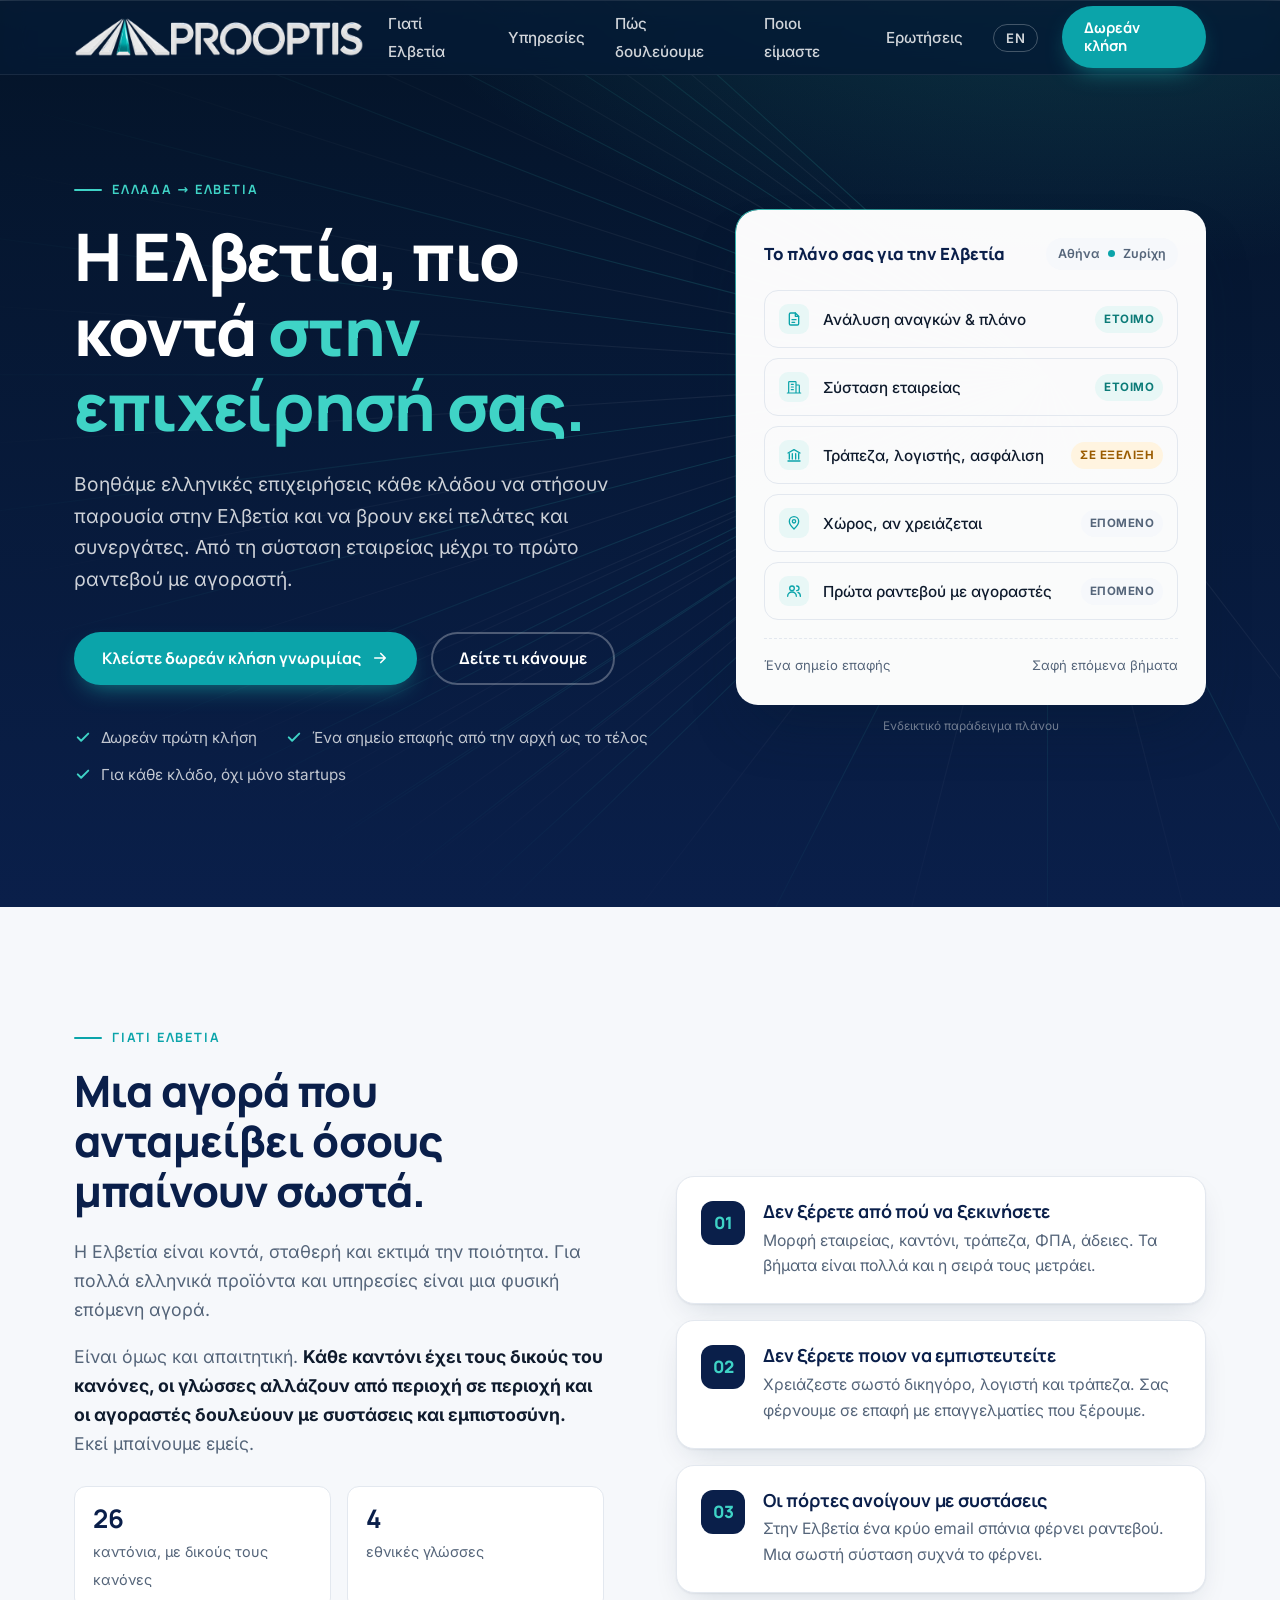
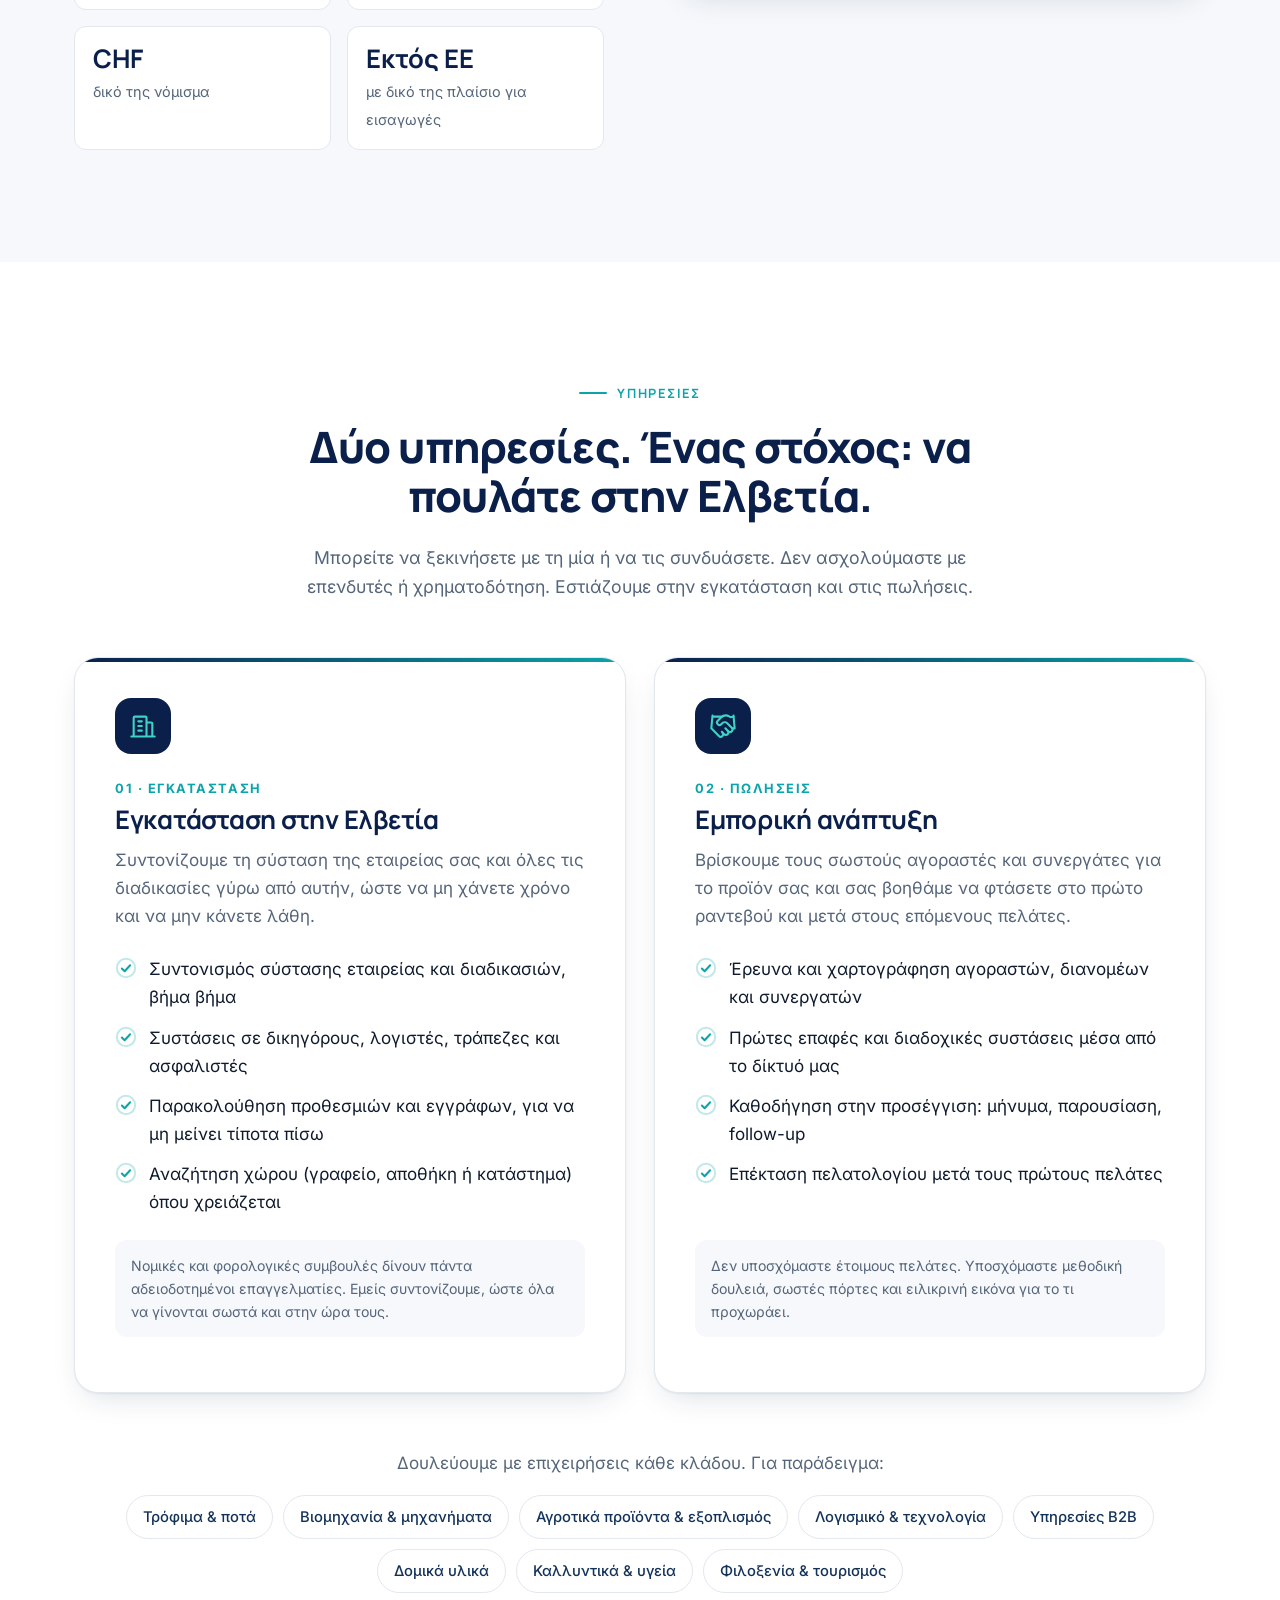
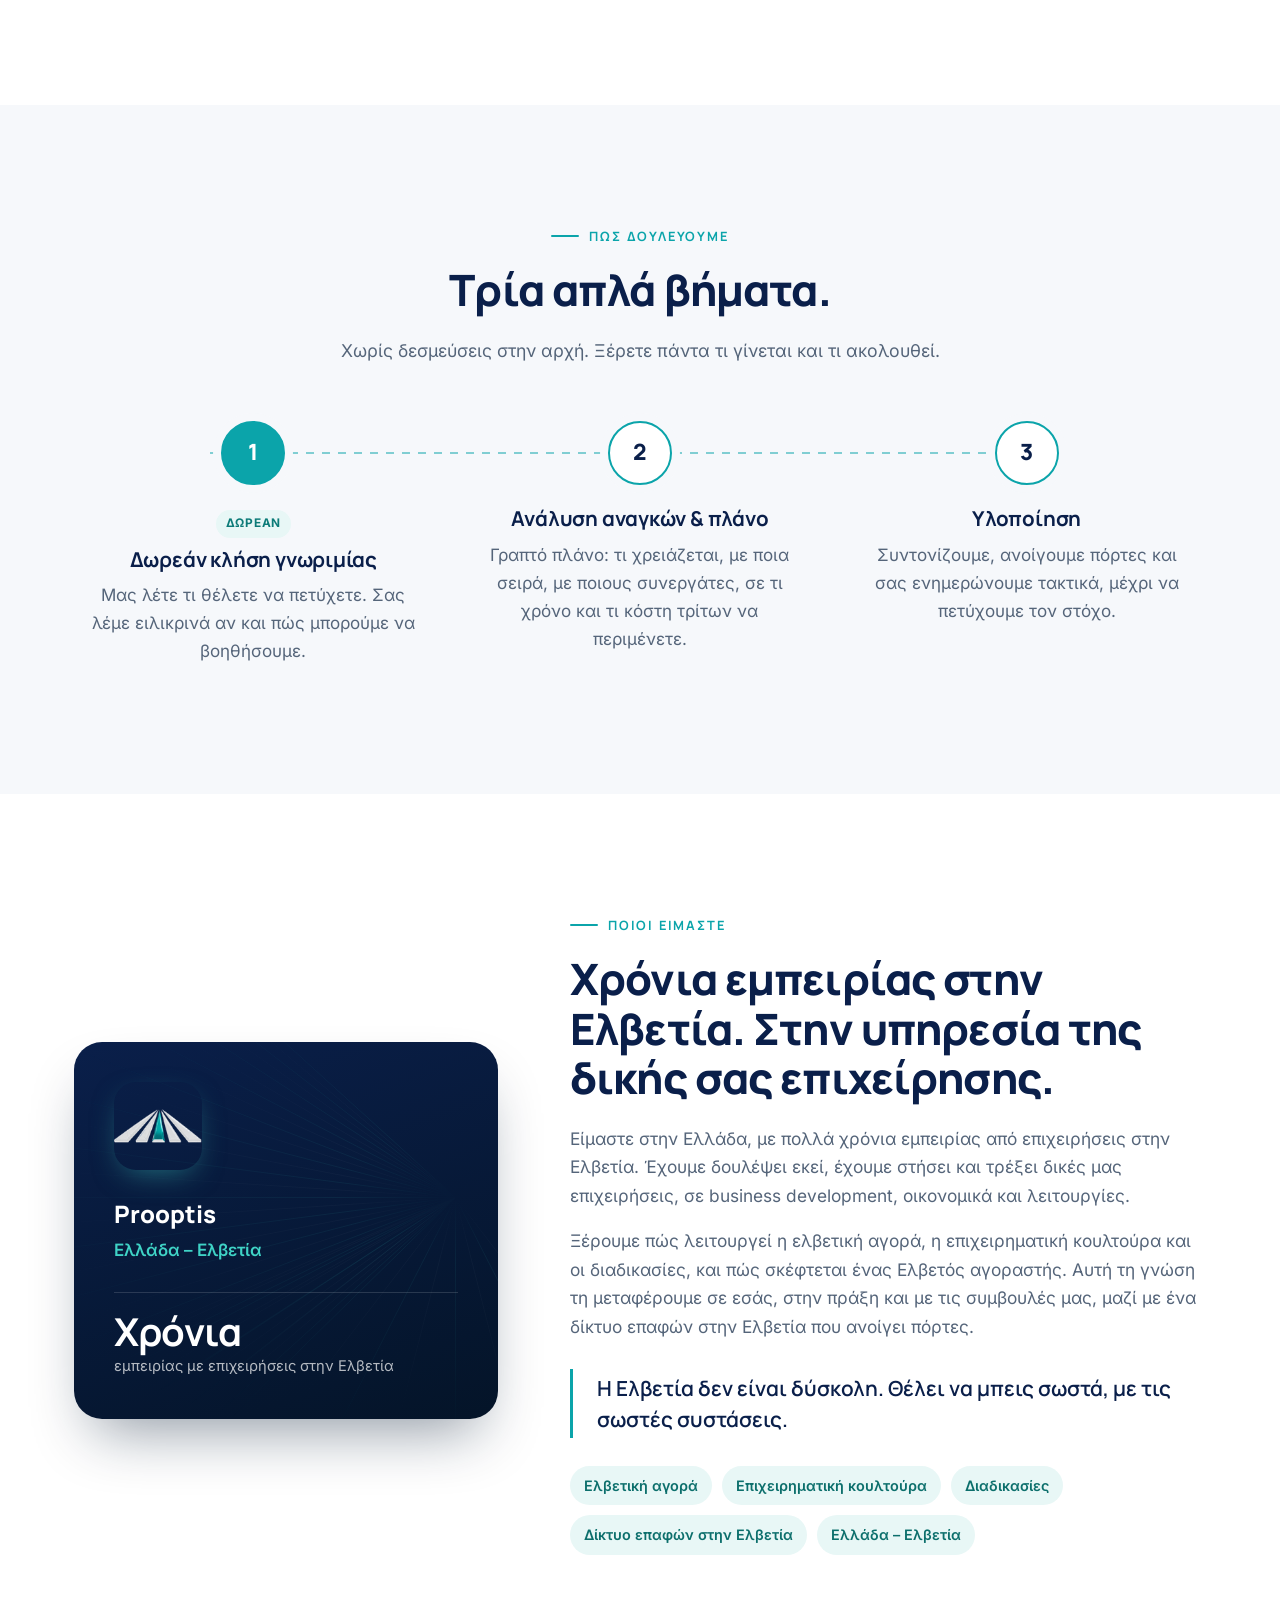
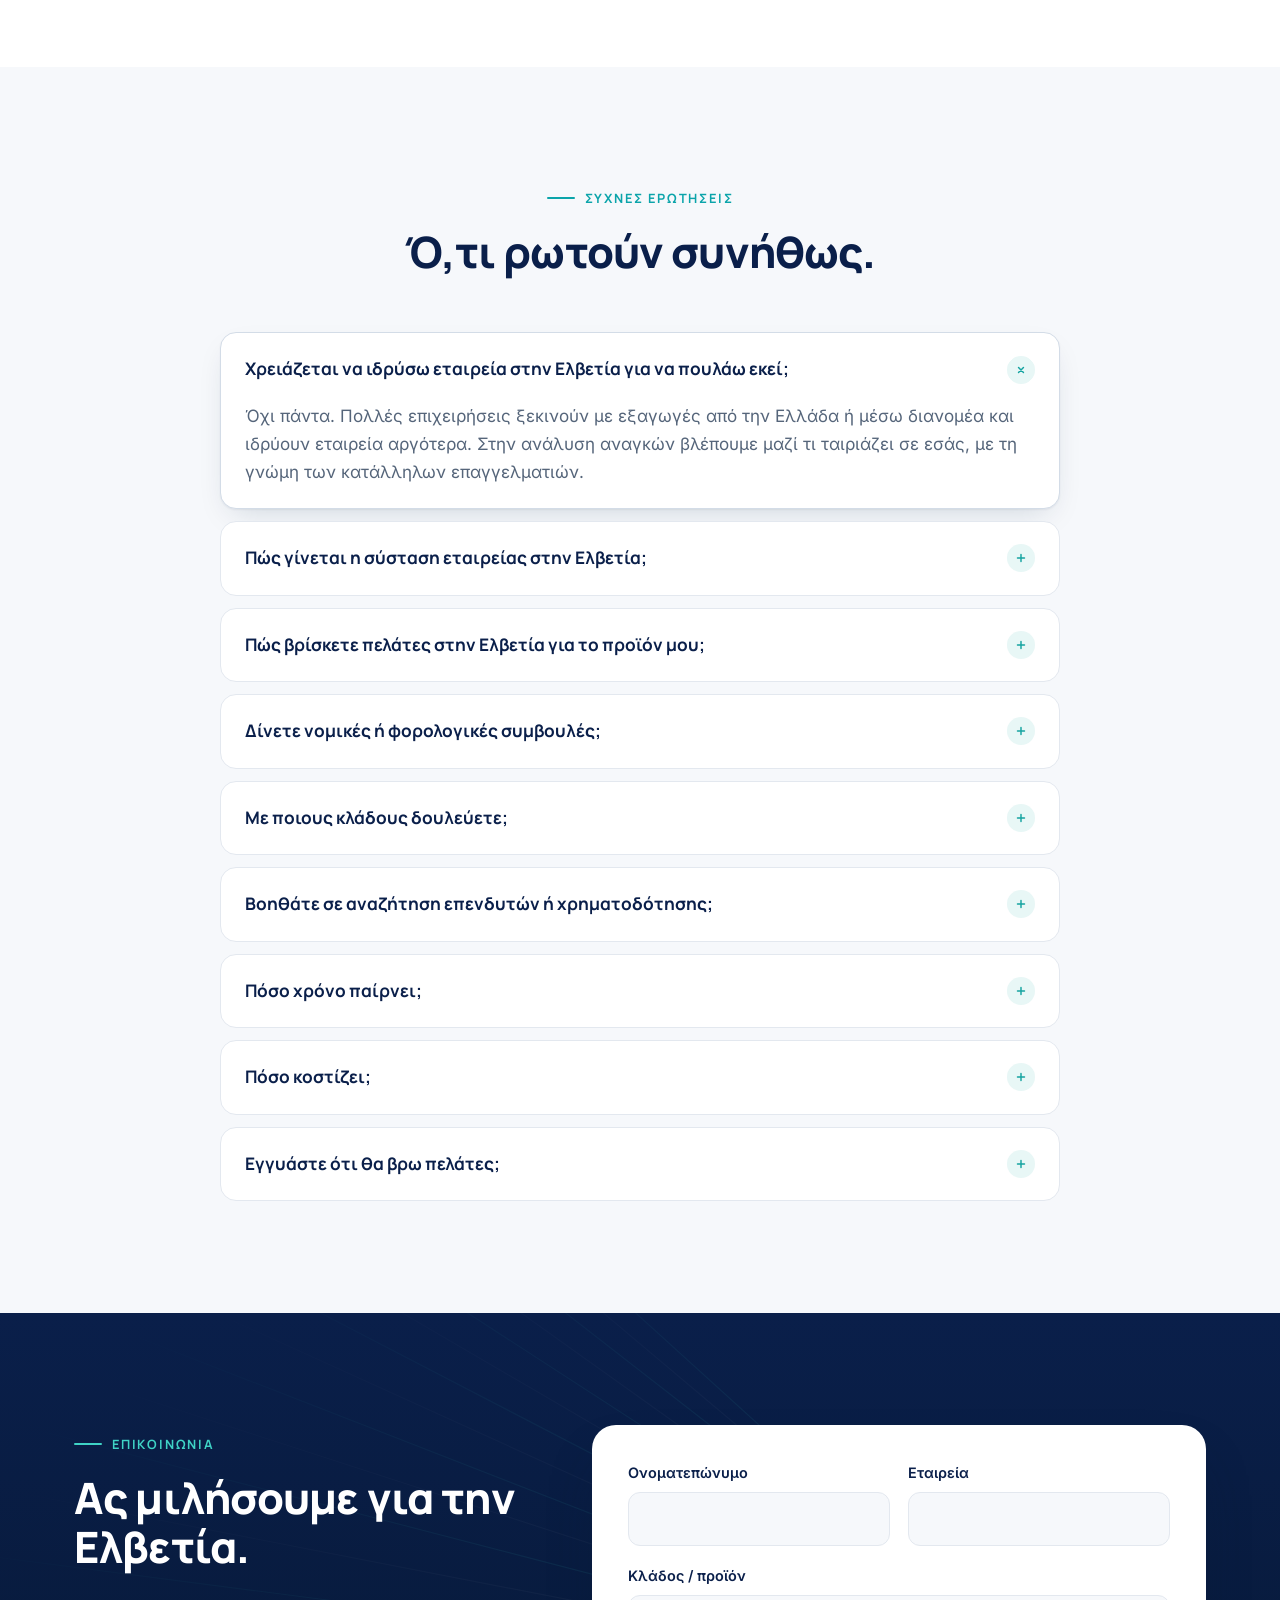
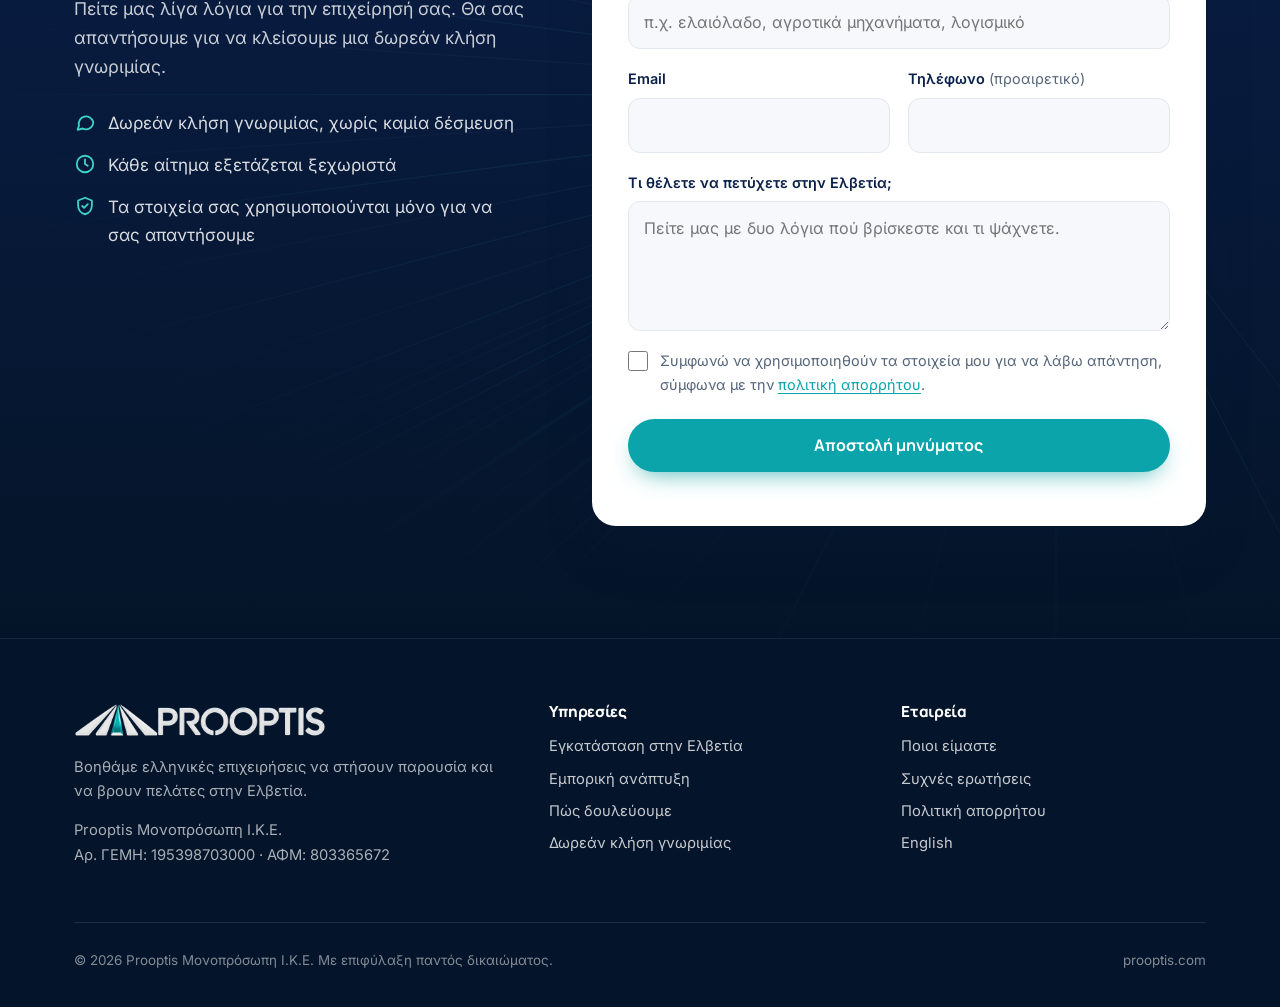
==== commit bbd6cbab: "Real Prooptis logo" ====
--- a/index.html
+++ b/index.html
@@ -21,7 +21,8 @@
 <meta property="og:image:width" content="1200">
 <meta property="og:image:height" content="630">
 <meta name="twitter:card" content="summary_large_image">
-<link rel="icon" href="/assets/favicon.svg" type="image/svg+xml">
+<link rel="icon" href="/assets/favicon.png" type="image/png" sizes="64x64">
+<link rel="icon" href="/assets/favicon-32.png" type="image/png" sizes="32x32">
 <link rel="apple-touch-icon" href="/assets/img/apple-touch-icon.png">
 <link rel="preload" href="/assets/fonts/manrope-greek.woff2" as="font" type="font/woff2" crossorigin>
 <link rel="preload" href="/assets/fonts/inter-greek.woff2" as="font" type="font/woff2" crossorigin>
@@ -43,7 +44,7 @@
     "Prooptis IKE"
    ],
    "url": "https://prooptis.com/",
-   "logo": "https://prooptis.com/assets/logo.svg",
+   "logo": "https://prooptis.com/assets/img/logo.png",
    "image": "https://prooptis.com/assets/img/og-image.png",
    "description": "Η Prooptis βοηθά ελληνικές επιχειρήσεις κάθε κλάδου να στήσουν εταιρεία στην Ελβετία και να βρουν εκεί αγοραστές και συνεργάτες. Δωρεάν κλήση γνωριμίας.",
    "taxID": "803365672",
@@ -253,7 +254,7 @@
 <a class="skip" href="#main">Μετάβαση στο περιεχόμενο</a>
 <header class="site-header">
   <nav class="container nav" aria-label="Μενού">
-    <a class="brand" href="/" aria-label="Prooptis"><img src="/assets/logo-light.svg" alt="Prooptis" width="216" height="48"></a>
+    <a class="brand" href="/" aria-label="Prooptis"><img src="/assets/img/logo-light.png" alt="Prooptis" width="297" height="40"></a>
     <ul class="nav-links" id="nav-links"><li><a href="#giati-elvetia">Γιατί Ελβετία</a></li><li><a href="#ypiresies">Υπηρεσίες</a></li><li><a href="#pos-doulevoume">Πώς δουλεύουμε</a></li><li><a href="#poioi-eimaste">Ποιοι είμαστε</a></li><li><a href="#faq">Ερωτήσεις</a></li><li><a class="lang" href="/en/" hreflang="en" lang="en" title="English">EN</a></li></ul>
     <a class="btn btn-primary nav-cta" href="#epikoinonia">Δωρεάν κλήση</a>
     <button class="nav-toggle" type="button" aria-expanded="false" aria-controls="nav-links" aria-label="Μενού"><svg viewBox="0 0 24 24" fill="none" stroke="currentColor" stroke-width="2" stroke-linecap="round" aria-hidden="true"><path d="M4 7h16M4 12h16M4 17h16"/></svg></button>
@@ -337,7 +338,7 @@
     <div class="container founder">
       <div class="founder-card reveal">
         <img class="lines hero-lines" src="/assets/img/lines.svg" alt="" aria-hidden="true">
-        <div class="avatar mark" aria-hidden="true"><img src="/assets/favicon.svg" alt="" width="112" height="112"></div>
+        <div class="avatar mark" aria-hidden="true"><img src="/assets/img/mark-light.png" alt="" width="112" height="112"></div>
         <div class="name">Prooptis</div>
         <div class="role">Ελλάδα – Ελβετία</div>
         <div class="stat"><b>Χρόνια</b><span>εμπειρίας με επιχειρήσεις στην Ελβετία</span></div>
@@ -393,7 +394,7 @@
   <div class="container">
     <div class="footer-grid">
       <div>
-        <img src="/assets/logo-light.svg" alt="Prooptis" width="216" height="48" loading="lazy">
+        <img src="/assets/img/logo-light.png" alt="Prooptis" width="297" height="40" loading="lazy">
         <p>Βοηθάμε ελληνικές επιχειρήσεις να στήσουν παρουσία και να βρουν πελάτες στην Ελβετία.</p>
         <p>Prooptis Μονοπρόσωπη Ι.Κ.Ε.<br>Αρ. ΓΕΜΗ: 195398703000 · ΑΦΜ: 803365672</p>
       </div>
--- a/assets/css/style.css
+++ b/assets/css/style.css
@@ -5,8 +5,8 @@
 @font-face{font-family:"Manrope";src:url("../fonts/manrope-latin.woff2") format("woff2");font-weight:500 800;font-display:swap;unicode-range:U+0000-00FF,U+0131,U+0152-0153,U+02BB-02BC,U+02C6,U+02DA,U+02DC,U+0304,U+0308,U+0329,U+2000-206F,U+20AC,U+2122,U+2191,U+2193,U+2212,U+2215,U+FEFF,U+FFFD}
 
 :root{
-  --navy-900:#061A33; --navy-800:#0B2545; --navy-700:#13325A; --navy-600:#1E4372;
-  --teal-500:#14A3A0; --teal-400:#2FC0B5; --teal-300:#3FD3C6; --teal-50:#E8F7F6;
+  --navy-900:#041428; --navy-800:#0A1F4A; --navy-700:#13325A; --navy-600:#1E4372;
+  --teal-500:#0BA4AA; --teal-400:#1FBFB8; --teal-300:#3FD3C6; --teal-50:#E8F7F6;
   --ink:#0F1B2D; --muted:#55657A; --line:#E3E8EF; --bg:#F6F8FB; --white:#fff;
   --radius:18px; --radius-sm:12px;
   --shadow:0 1px 2px rgba(11,37,69,.06),0 12px 32px -12px rgba(11,37,69,.18);
@@ -54,7 +54,7 @@
 /* Header */
 .site-header{position:sticky;top:0;z-index:50;background:rgba(6,26,51,.82);backdrop-filter:saturate(160%) blur(14px);-webkit-backdrop-filter:saturate(160%) blur(14px);border-bottom:1px solid rgba(255,255,255,.08)}
 .nav{display:flex;align-items:center;justify-content:space-between;height:74px;gap:24px}
-.brand img{height:34px;width:auto}
+.brand img{height:40px;width:auto}
 .nav-links{display:flex;align-items:center;gap:30px;list-style:none;margin:0;padding:0}
 .nav-links a{color:rgba(255,255,255,.82);text-decoration:none;font-weight:500;font-size:.95rem}
 .nav-links a:hover{color:#fff}
@@ -196,7 +196,7 @@
 /* Footer */
 .site-footer{background:var(--navy-900);color:rgba(255,255,255,.66);padding:64px 0 36px;font-size:.92rem}
 .footer-grid{display:grid;grid-template-columns:1.4fr 1fr 1fr;gap:48px;padding-bottom:40px;border-bottom:1px solid rgba(255,255,255,.1)}
-.site-footer img{height:30px;width:auto;margin-bottom:18px}
+.site-footer img{height:34px;width:auto;margin-bottom:18px}
 .site-footer h4{color:#fff;font-size:.95rem;margin-bottom:14px}
 .site-footer ul{list-style:none;padding:0;margin:0;display:grid;gap:8px}
 .site-footer a{color:rgba(255,255,255,.78);text-decoration:none}
@@ -225,6 +225,7 @@
   .footer-grid > :first-child{grid-column:1/-1}
 }
 @media (max-width:860px){
+  .brand img{height:32px}
   .nav-links{position:fixed;inset:74px 0 auto 0;flex-direction:column;align-items:flex-start;gap:0;background:var(--navy-900);padding:12px 24px 24px;border-bottom:1px solid rgba(255,255,255,.1);transform:translateY(-8px);opacity:0;visibility:hidden;transition:.2s}
   .nav-links li{width:100%}
   .nav-links a{display:block;padding:14px 0;font-size:1.05rem;border-bottom:1px solid rgba(255,255,255,.06)}
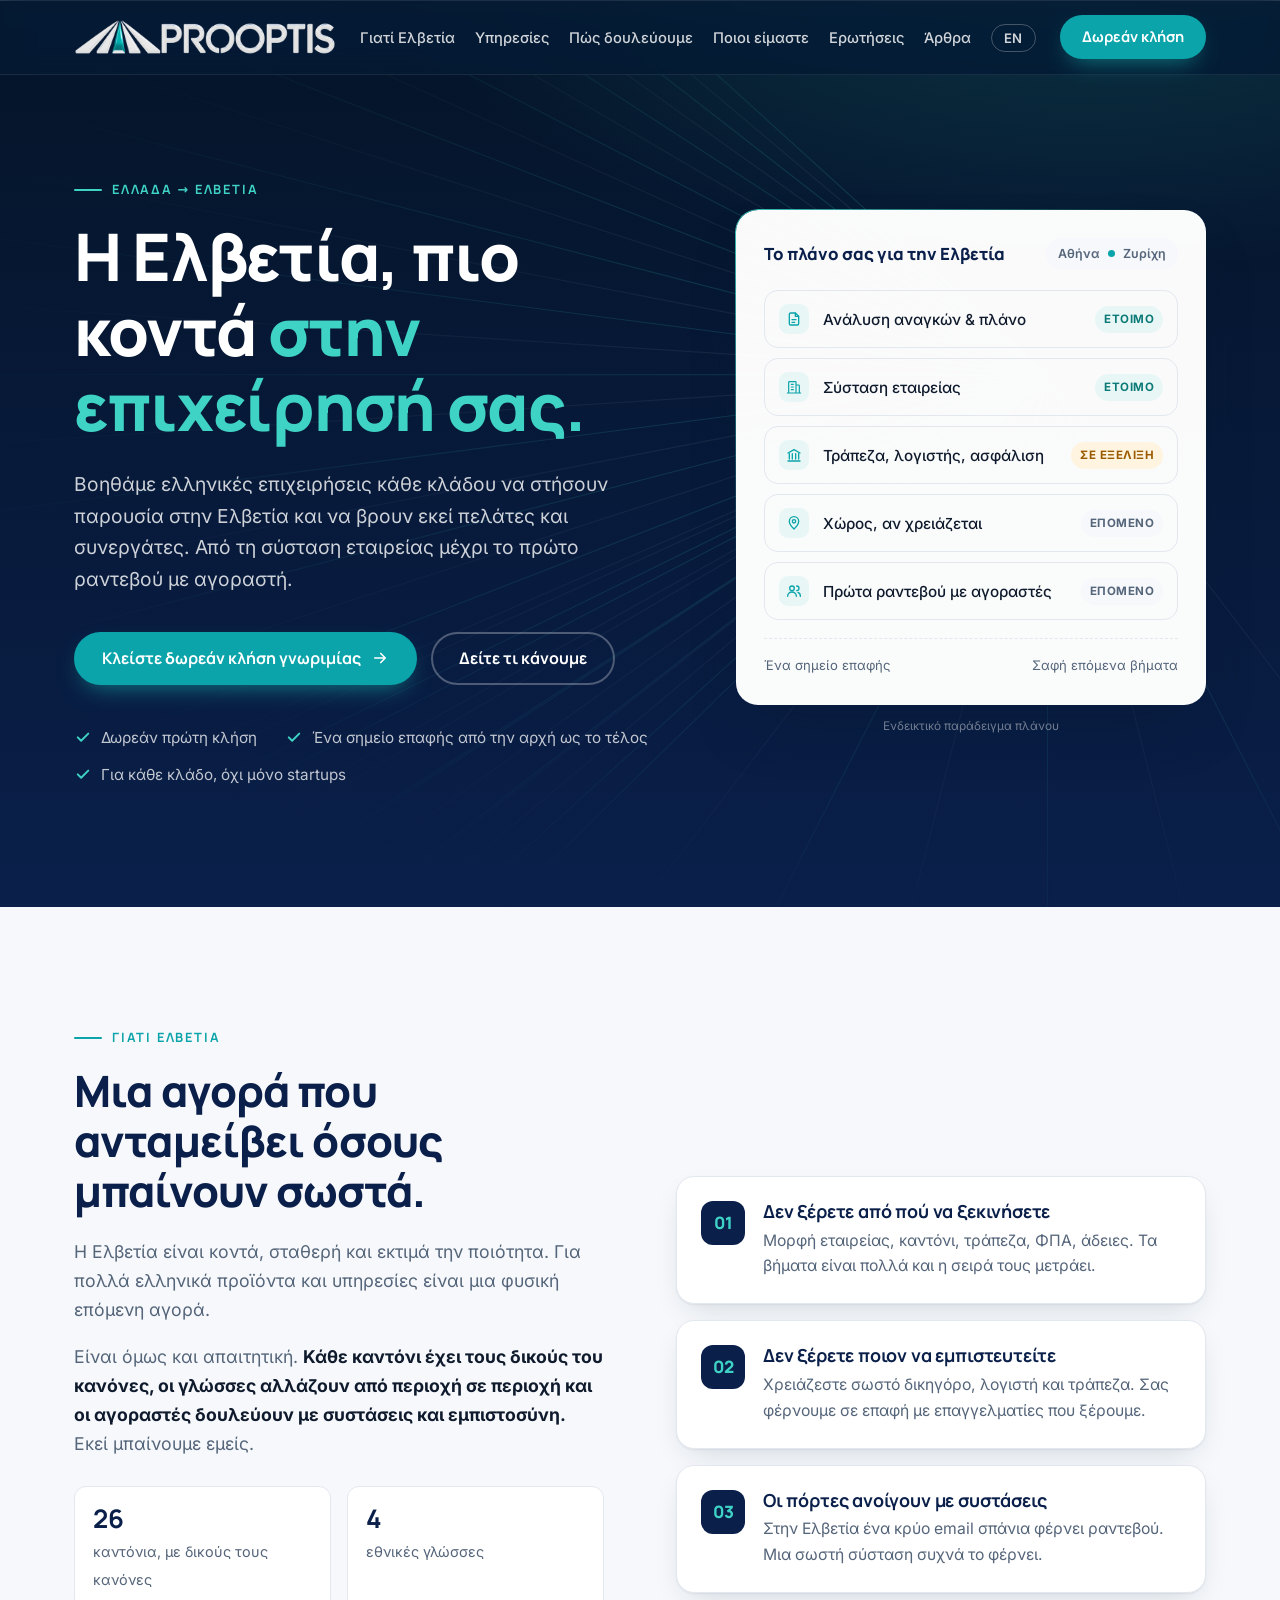
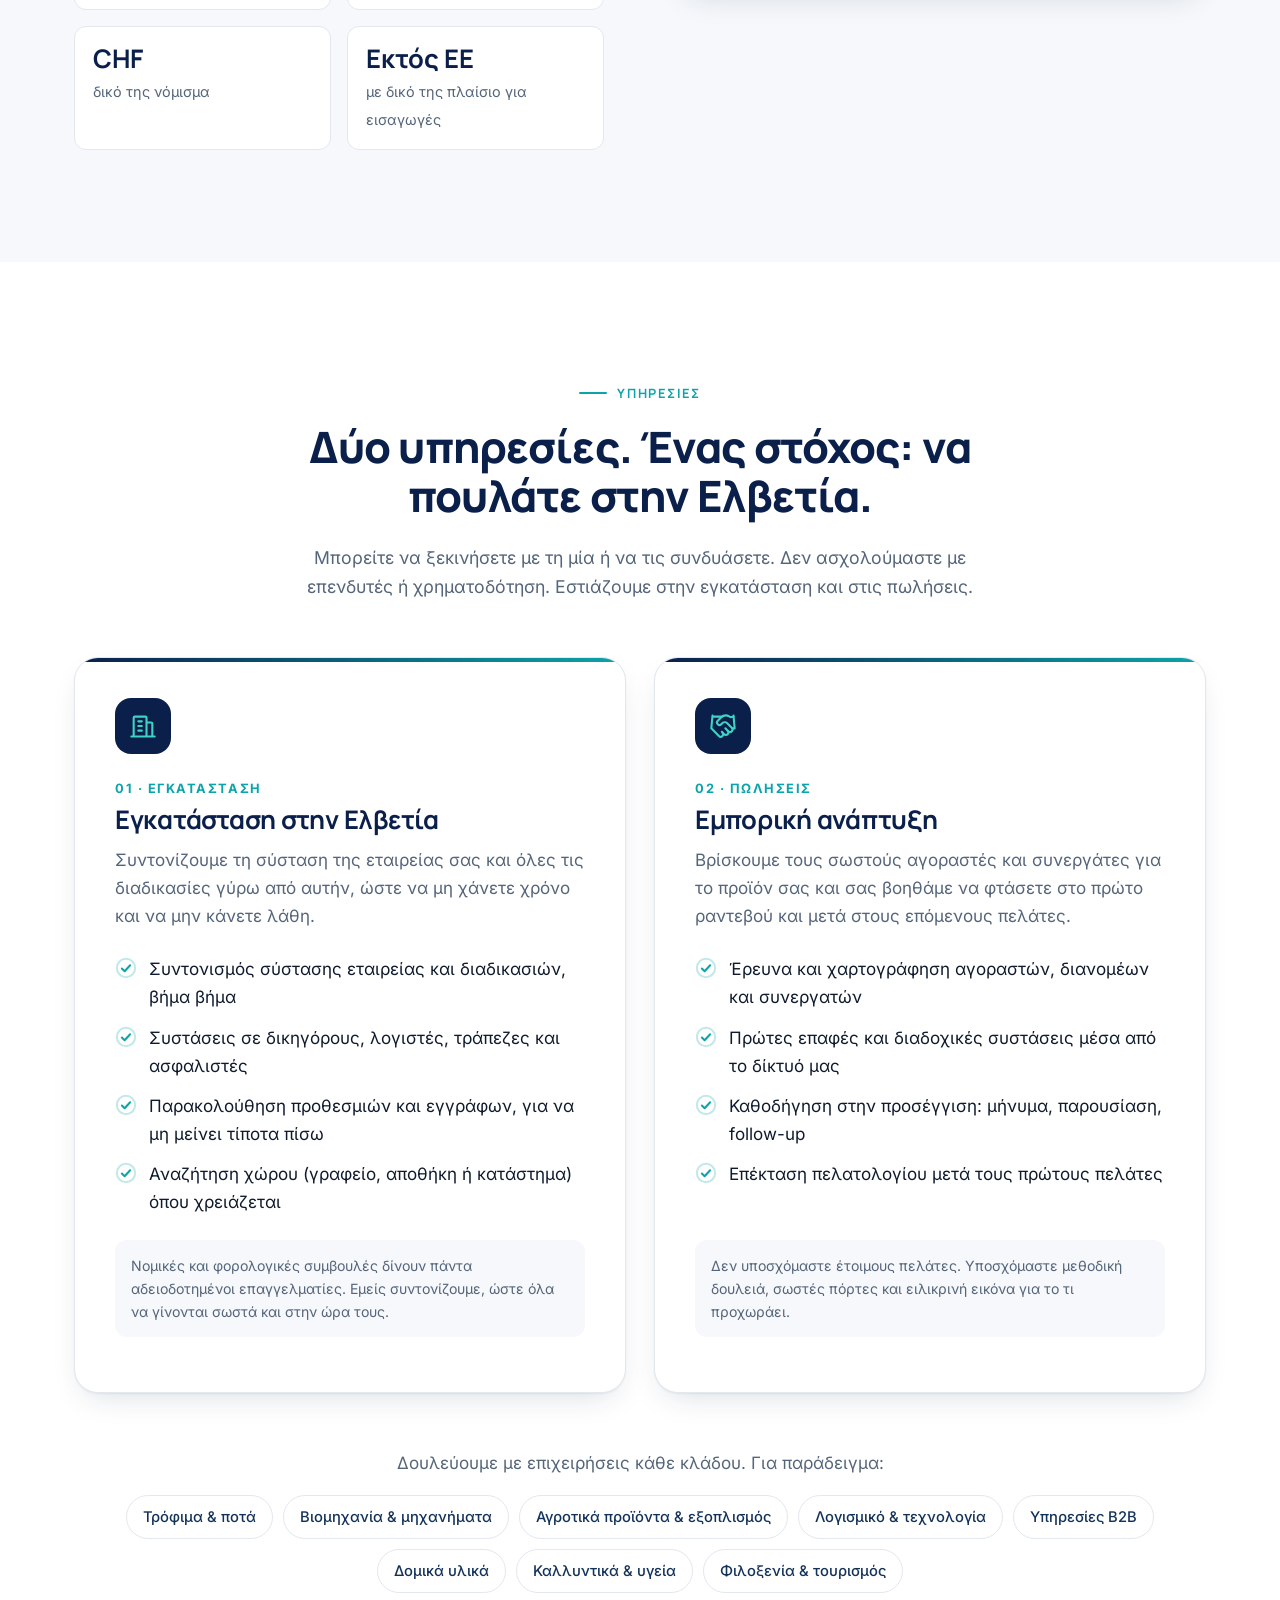
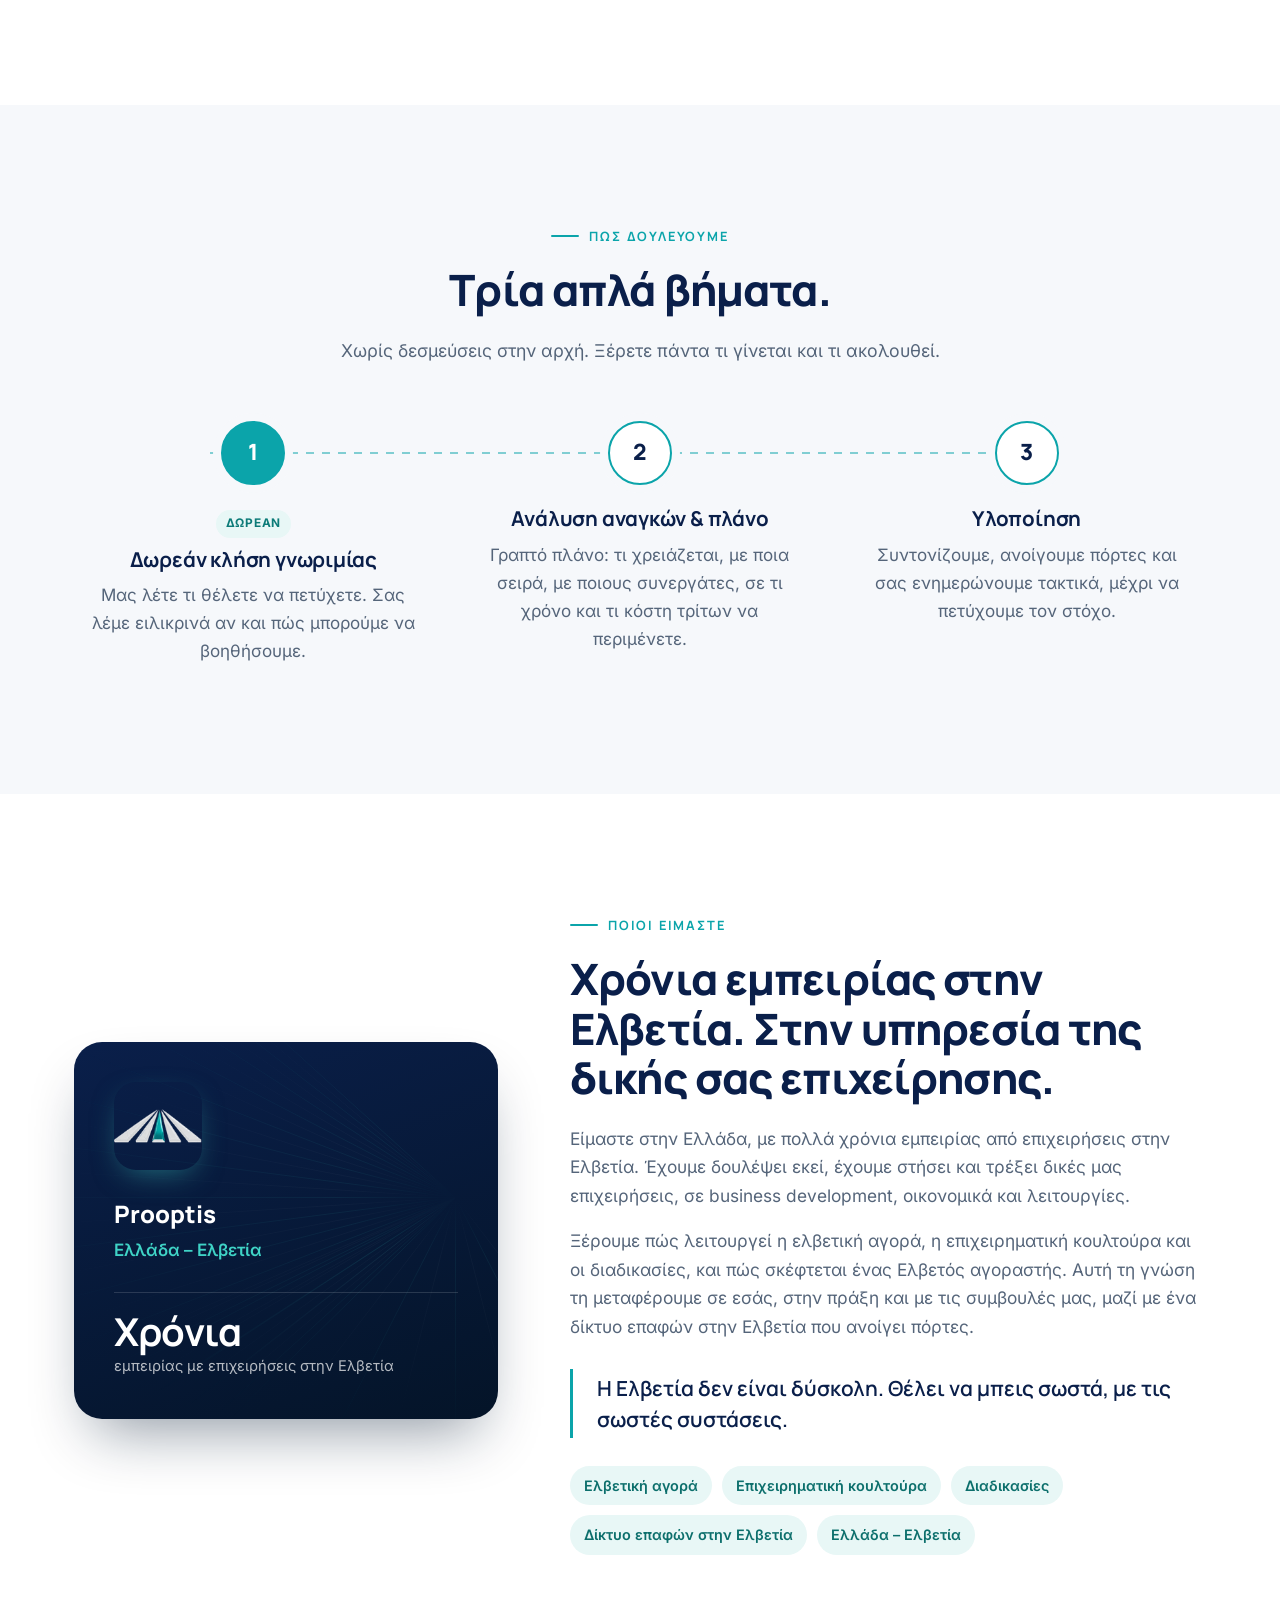
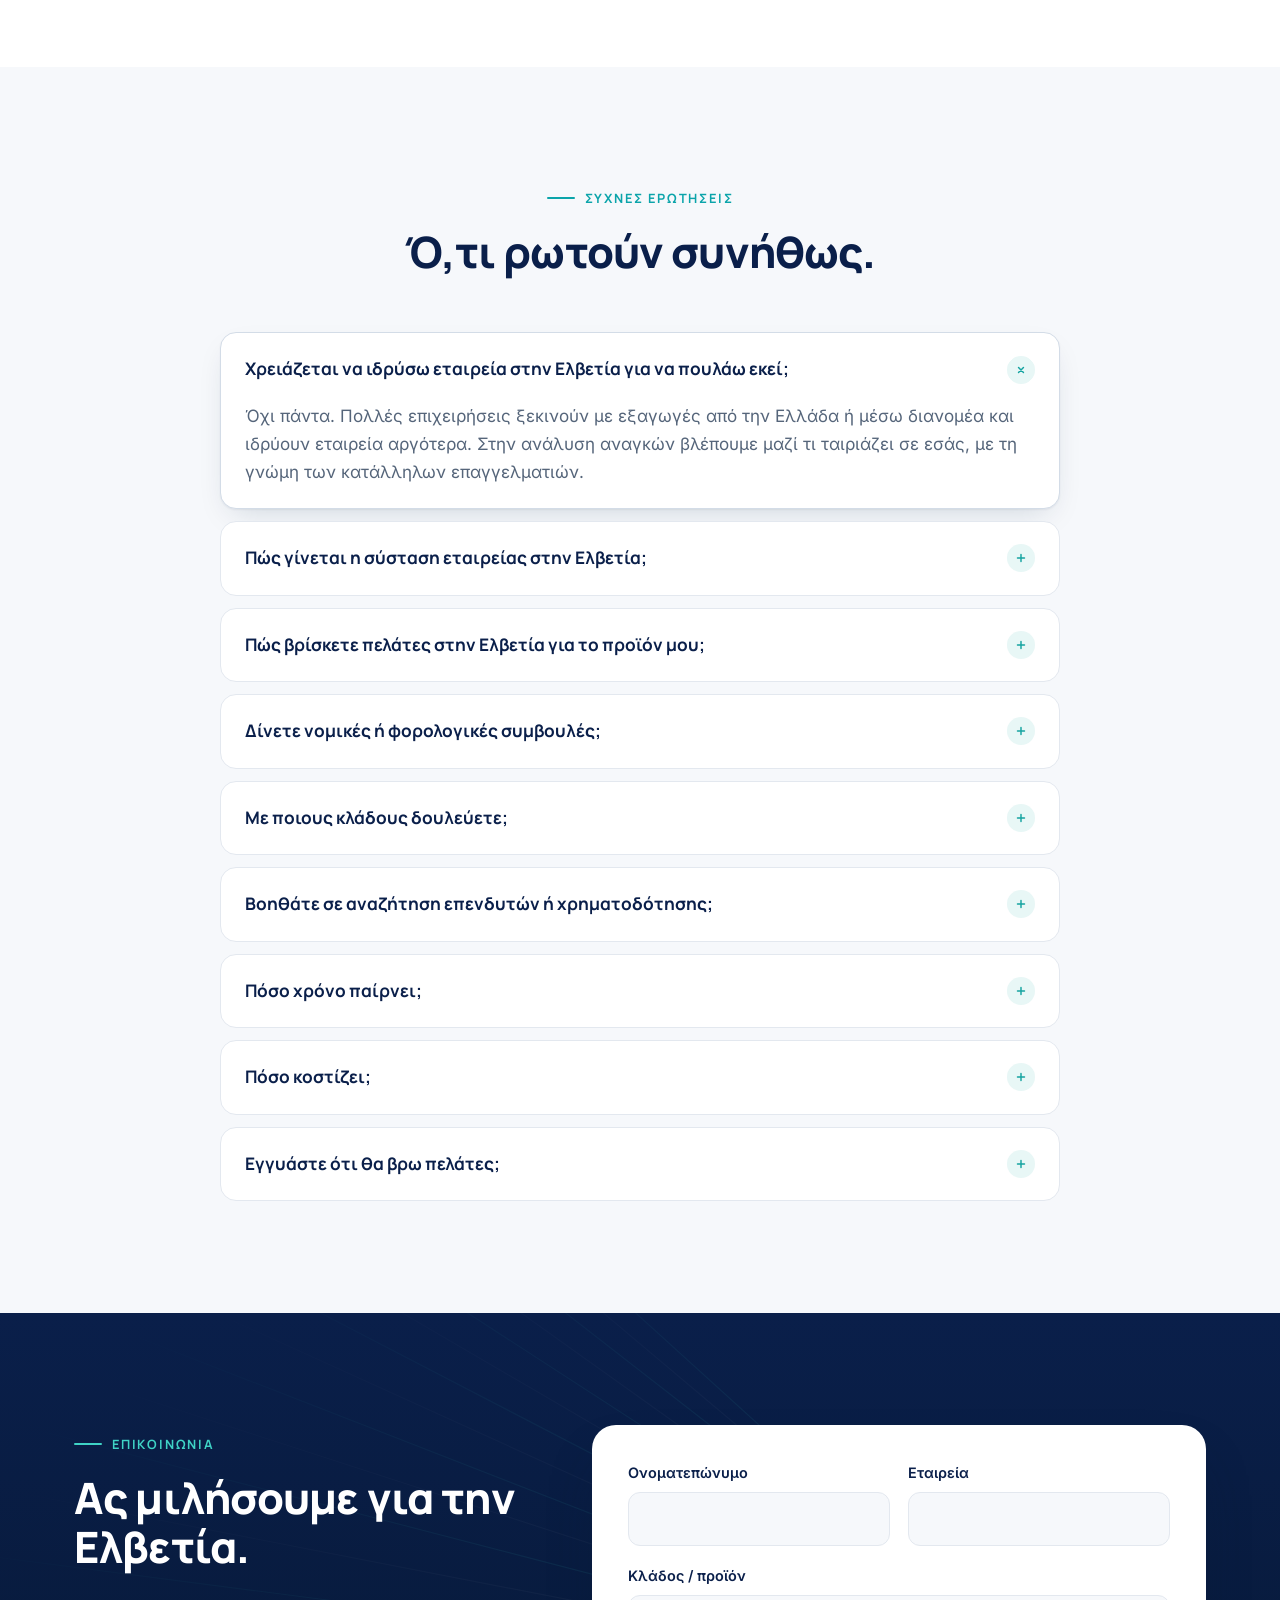
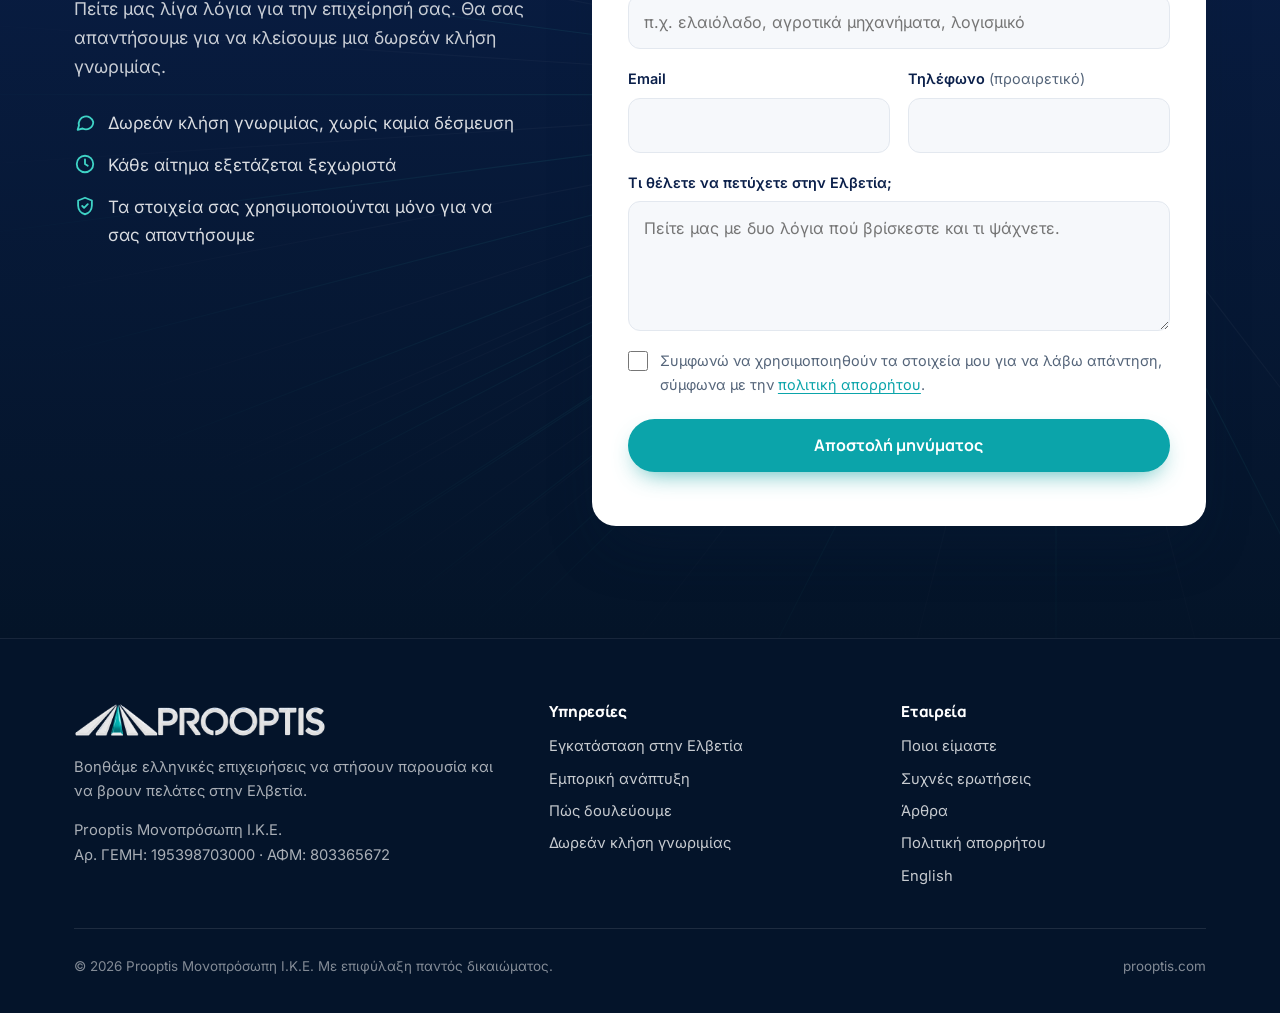
==== commit 02bd4574: "Add Greek articles section (/arthra/) with three guides, sitemap and nav updates" ====
--- a/index.html
+++ b/index.html
@@ -130,7 +130,7 @@
    "about": {
     "@id": "https://prooptis.com/#organization"
    },
-   "dateModified": "2026-11-09"
+   "dateModified": "2026-11-10"
   },
   {
    "@type": "Service",
@@ -255,7 +255,7 @@
 <header class="site-header">
   <nav class="container nav" aria-label="Μενού">
     <a class="brand" href="/" aria-label="Prooptis"><img src="/assets/img/logo-light.png" alt="Prooptis" width="297" height="40"></a>
-    <ul class="nav-links" id="nav-links"><li><a href="#giati-elvetia">Γιατί Ελβετία</a></li><li><a href="#ypiresies">Υπηρεσίες</a></li><li><a href="#pos-doulevoume">Πώς δουλεύουμε</a></li><li><a href="#poioi-eimaste">Ποιοι είμαστε</a></li><li><a href="#faq">Ερωτήσεις</a></li><li><a class="lang" href="/en/" hreflang="en" lang="en" title="English">EN</a></li></ul>
+    <ul class="nav-links" id="nav-links"><li><a href="#giati-elvetia">Γιατί Ελβετία</a></li><li><a href="#ypiresies">Υπηρεσίες</a></li><li><a href="#pos-doulevoume">Πώς δουλεύουμε</a></li><li><a href="#poioi-eimaste">Ποιοι είμαστε</a></li><li><a href="#faq">Ερωτήσεις</a></li><li><a href="/arthra/">Άρθρα</a></li><li><a class="lang" href="/en/" hreflang="en" lang="en" title="English">EN</a></li></ul>
     <a class="btn btn-primary nav-cta" href="#epikoinonia">Δωρεάν κλήση</a>
     <button class="nav-toggle" type="button" aria-expanded="false" aria-controls="nav-links" aria-label="Μενού"><svg viewBox="0 0 24 24" fill="none" stroke="currentColor" stroke-width="2" stroke-linecap="round" aria-hidden="true"><path d="M4 7h16M4 12h16M4 17h16"/></svg></button>
   </nav>
@@ -399,7 +399,7 @@
         <p>Prooptis Μονοπρόσωπη Ι.Κ.Ε.<br>Αρ. ΓΕΜΗ: 195398703000 · ΑΦΜ: 803365672</p>
       </div>
       <div><h4>Υπηρεσίες</h4><ul><li><a href="#ypiresies">Εγκατάσταση στην Ελβετία</a></li><li><a href="#ypiresies">Εμπορική ανάπτυξη</a></li><li><a href="#pos-doulevoume">Πώς δουλεύουμε</a></li><li><a href="#epikoinonia">Δωρεάν κλήση γνωριμίας</a></li></ul></div>
-      <div><h4>Εταιρεία</h4><ul><li><a href="#poioi-eimaste">Ποιοι είμαστε</a></li><li><a href="#faq">Συχνές ερωτήσεις</a></li><li><a href="/privacy/">Πολιτική απορρήτου</a></li><li><a href="/en/">English</a></li></ul></div>
+      <div><h4>Εταιρεία</h4><ul><li><a href="#poioi-eimaste">Ποιοι είμαστε</a></li><li><a href="#faq">Συχνές ερωτήσεις</a></li><li><a href="/arthra/">Άρθρα</a></li><li><a href="/privacy/">Πολιτική απορρήτου</a></li><li><a href="/en/">English</a></li></ul></div>
     </div>
     <div class="legal"><span>© <span data-year>2026</span> Prooptis Μονοπρόσωπη Ι.Κ.Ε. Με επιφύλαξη παντός δικαιώματος.</span><span>prooptis.com</span></div>
   </div>
--- a/assets/css/style.css
+++ b/assets/css/style.css
@@ -267,3 +267,72 @@
 }
 .avatar.mark{background:none;border:0;width:88px;height:88px}
 .avatar.mark img{width:88px;height:88px;border-radius:22px;box-shadow:0 10px 30px -10px rgba(63,211,198,.5)}
+
+/* Articles (/arthra/) */
+.crumbs{display:flex;flex-wrap:wrap;gap:8px;font-size:.88rem;margin-bottom:18px;color:rgba(255,255,255,.5)}
+.crumbs a{color:rgba(255,255,255,.75);text-decoration:none}
+.crumbs a:hover{color:#fff}
+.container.narrow{max-width:808px}
+.article-hero{padding-bottom:56px}
+.article-hero .eyebrow{color:var(--teal-300)}
+.article-hero h1{font-size:clamp(1.9rem,4.2vw,2.9rem)}
+.article-hero .lead{font-size:1.12rem;color:rgba(255,255,255,.82);margin-bottom:18px}
+.article-hero .meta{font-size:.88rem;color:rgba(255,255,255,.55);margin:0}
+.article{padding-top:48px}
+.article h2{font-size:clamp(1.4rem,2.6vw,1.75rem);margin-top:2.2em;scroll-margin-top:90px}
+.article h3{font-size:1.15rem;margin-top:1.6em}
+.article ul,.article ol{padding-left:1.25em;margin:0 0 1.2em}
+.article li{margin-bottom:.45em}
+.article strong{color:var(--ink)}
+.summary-box{background:var(--teal-50);border:1px solid #cdeeea;border-radius:var(--radius);padding:22px 24px 8px;margin-bottom:24px}
+.summary-box .summary-title,.toc .toc-title{font-size:1rem;margin:0 0 12px;letter-spacing:0}
+.article .summary-box ul.checks{padding:0;margin:0 0 12px}
+.summary-box .checks li{color:var(--ink)}
+.disclaimer{background:#FFF8E8;border:1px solid #F2DDAE;border-radius:var(--radius-sm);padding:14px 18px;font-size:.95rem}
+.article .disclaimer{color:#5c4410}
+.toc{border:1px solid var(--line);border-radius:var(--radius);padding:20px 24px 10px;margin:24px 0 8px;background:#fff}
+.article .toc ol{margin:0 0 10px;padding-left:1.2em}
+.toc li{margin-bottom:.3em;font-size:.97rem}
+.toc a{text-decoration:none}
+.toc a:hover{text-decoration:underline}
+.table-wrap{overflow-x:auto;margin:20px 0 8px;border:1px solid var(--line);border-radius:var(--radius-sm)}
+.table-wrap table{width:100%;border-collapse:collapse;font-size:.94rem;min-width:520px}
+.table-wrap th,.table-wrap td{padding:11px 14px;text-align:left;vertical-align:top;border-bottom:1px solid var(--line)}
+.table-wrap thead th{background:var(--navy-800);color:#fff;font-family:var(--font-head);font-weight:700}
+.table-wrap tbody th{font-weight:600;color:var(--navy-800);background:var(--bg)}
+.table-wrap tr:last-child th,.table-wrap tr:last-child td{border-bottom:0}
+.small{font-size:.86rem;color:var(--muted)!important}
+.article .steps-list{padding-left:1.4em}
+.article .steps-list li::marker{color:var(--teal-500);font-weight:700}
+.article .faq{margin-top:8px}
+.article .faq details p{margin:-4px 0 20px}
+.cta-box{position:relative;background:linear-gradient(160deg,var(--navy-800),var(--navy-900));color:#fff;border-radius:24px;padding:32px;margin:48px 0 24px;box-shadow:var(--shadow-lg)}
+.article .cta-box h2,.cta-box h2{color:#fff;margin:0 0 10px;font-size:1.5rem}
+.article .cta-box p,.cta-box p{color:rgba(255,255,255,.8)}
+.cta-actions{display:flex;flex-wrap:wrap;gap:12px;margin-top:8px}
+.note-end{margin-top:12px}
+.article-grid{display:grid;grid-template-columns:repeat(3,1fr);gap:24px}
+.article-card{display:flex;flex-direction:column;background:#fff;border:1px solid var(--line);border-radius:var(--radius);padding:28px;box-shadow:var(--shadow);text-decoration:none;color:var(--ink);transition:transform .15s ease,box-shadow .2s ease}
+.article-card:hover{transform:translateY(-2px);color:var(--ink);box-shadow:0 1px 2px rgba(11,37,69,.06),0 18px 40px -14px rgba(11,37,69,.25)}
+.article-card .kicker{font-size:.78rem;font-weight:700;letter-spacing:.1em;text-transform:uppercase;color:var(--teal-500);margin-bottom:10px}
+.article-card h3{font-size:1.18rem;margin-bottom:10px}
+.article-card p{color:var(--muted);font-size:.96rem}
+.article-card .more{margin-top:auto;display:inline-flex;align-items:center;gap:8px;font-weight:700;color:var(--teal-500);font-size:.95rem}
+.article-card .more svg{width:16px;height:16px}
+.related{padding:72px 0}
+.related h2{font-size:1.6rem;margin-bottom:28px}
+.related .article-grid{grid-template-columns:repeat(2,1fr)}
+.articles-list{padding:72px 0 96px}
+.index-cta{max-width:808px;margin:24px auto 0}
+@media (max-width:1020px){.article-grid,.related .article-grid{grid-template-columns:1fr}}
+@media (max-width:600px){.cta-box{padding:24px 20px}.cta-actions .btn{width:100%}.summary-box,.toc{padding-left:18px;padding-right:18px}}
+
+/* Header fit: keep nav labels on one line */
+.nav-links a,.nav-cta{white-space:nowrap}
+@media (min-width:861px){
+  .nav-links{gap:20px}
+  .nav-links a{font-size:.92rem}
+  .brand img{height:36px}
+}
+@media (max-width:1260px) and (min-width:861px){.nav-links li:nth-child(1){display:none}}
+@media (max-width:1080px) and (min-width:861px){.nav-links li:nth-child(4){display:none}.brand img{height:32px}}
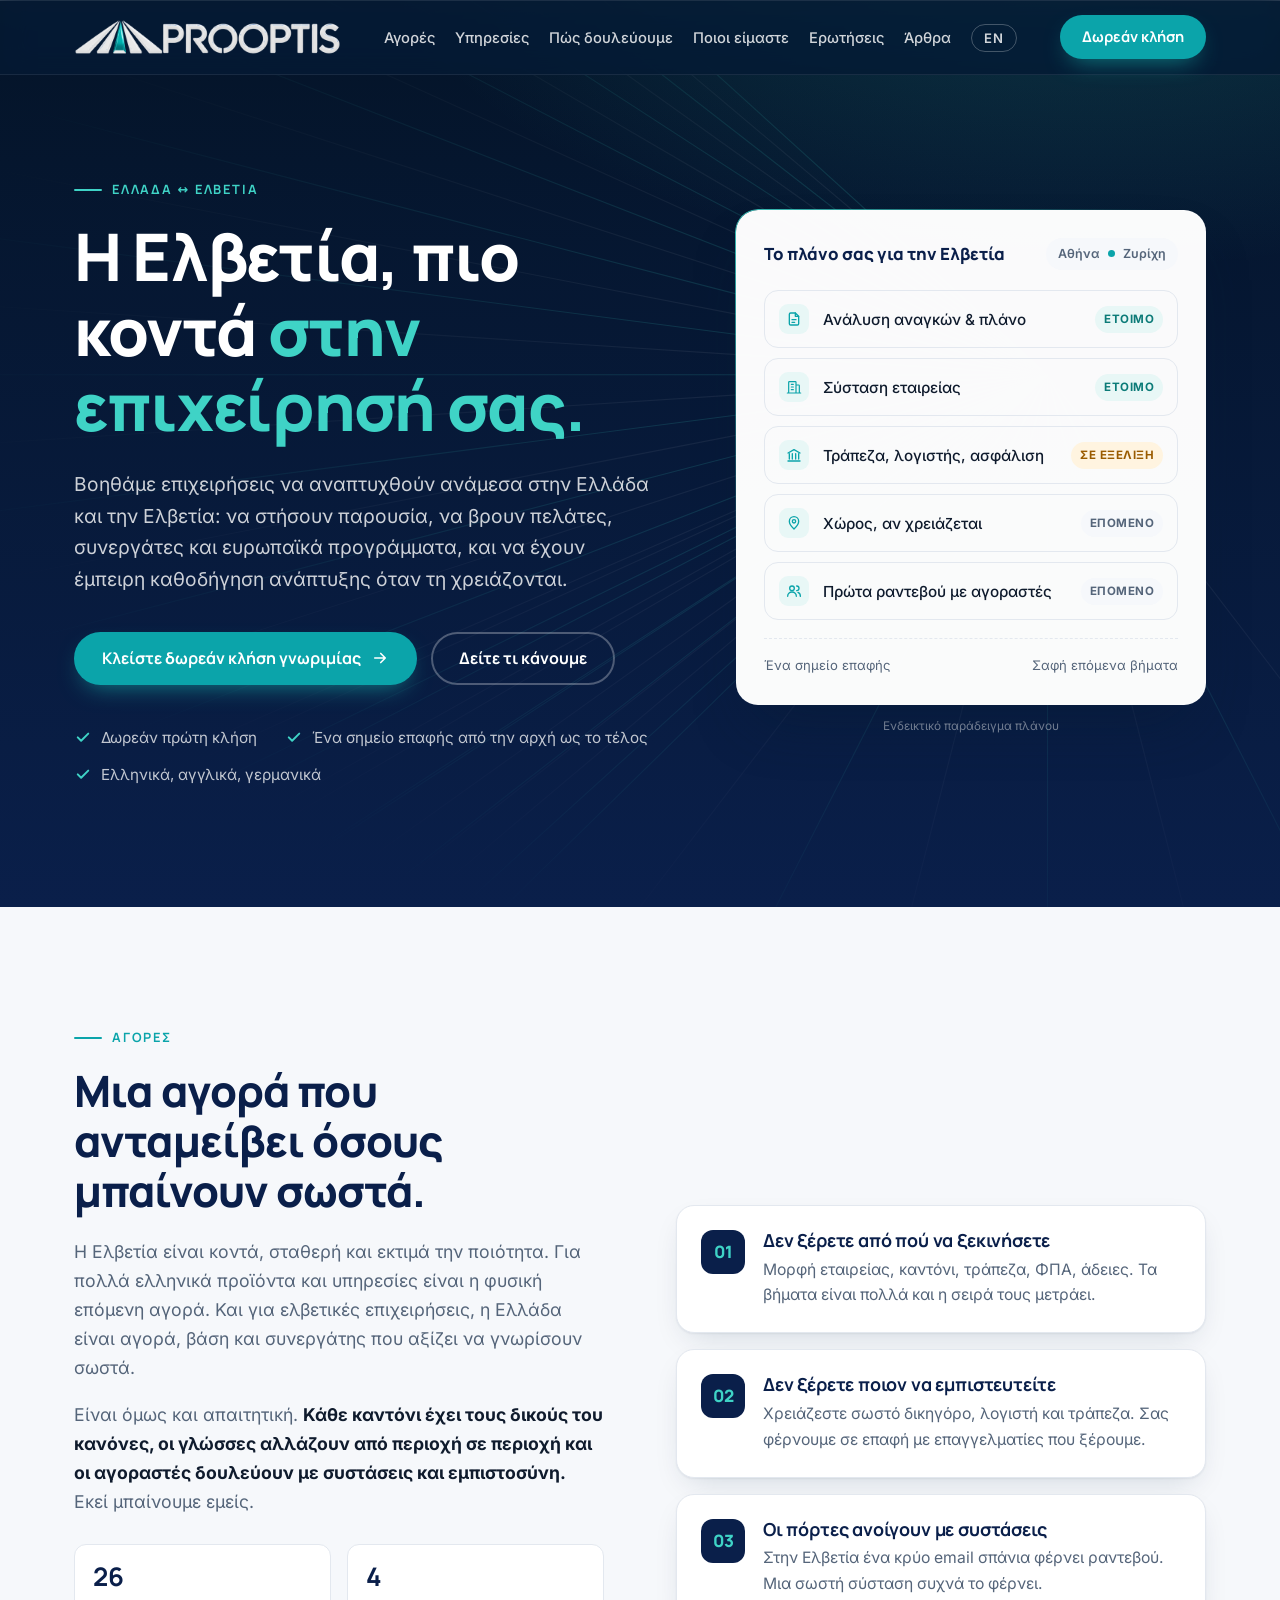
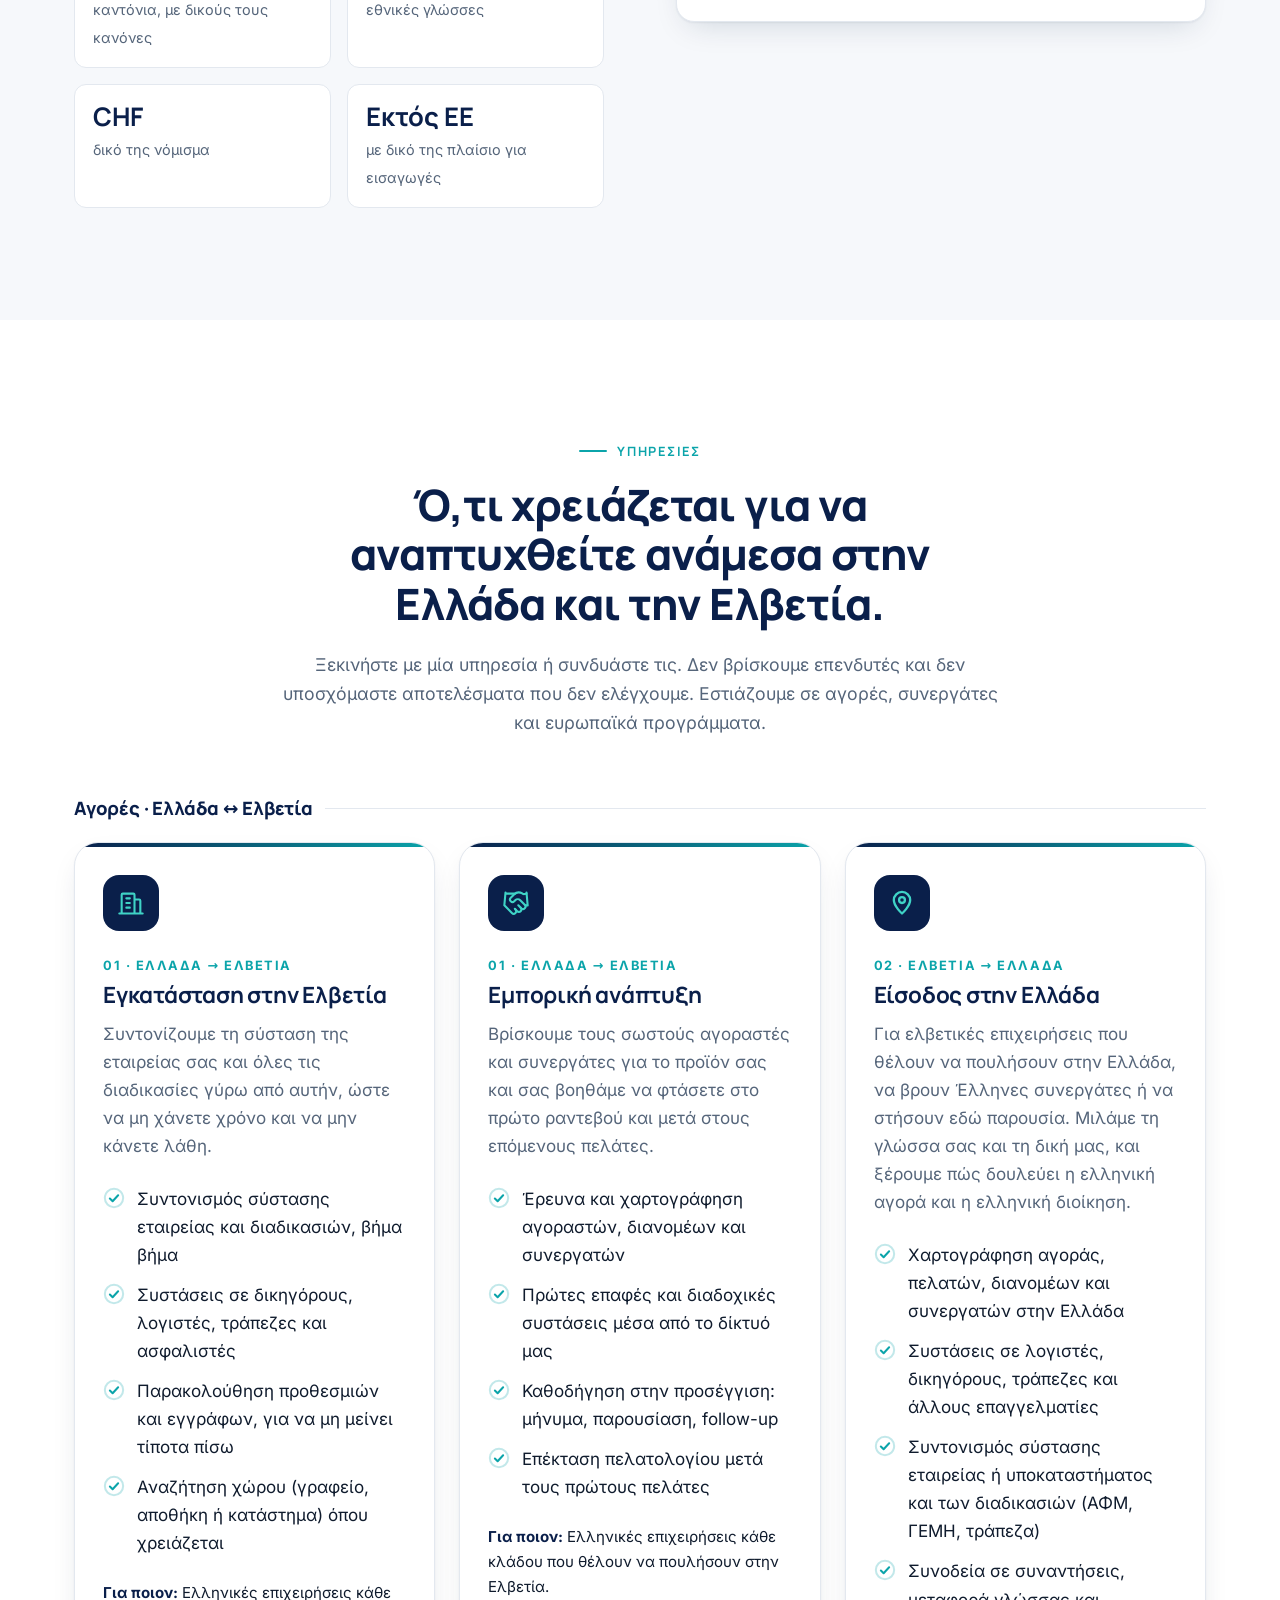
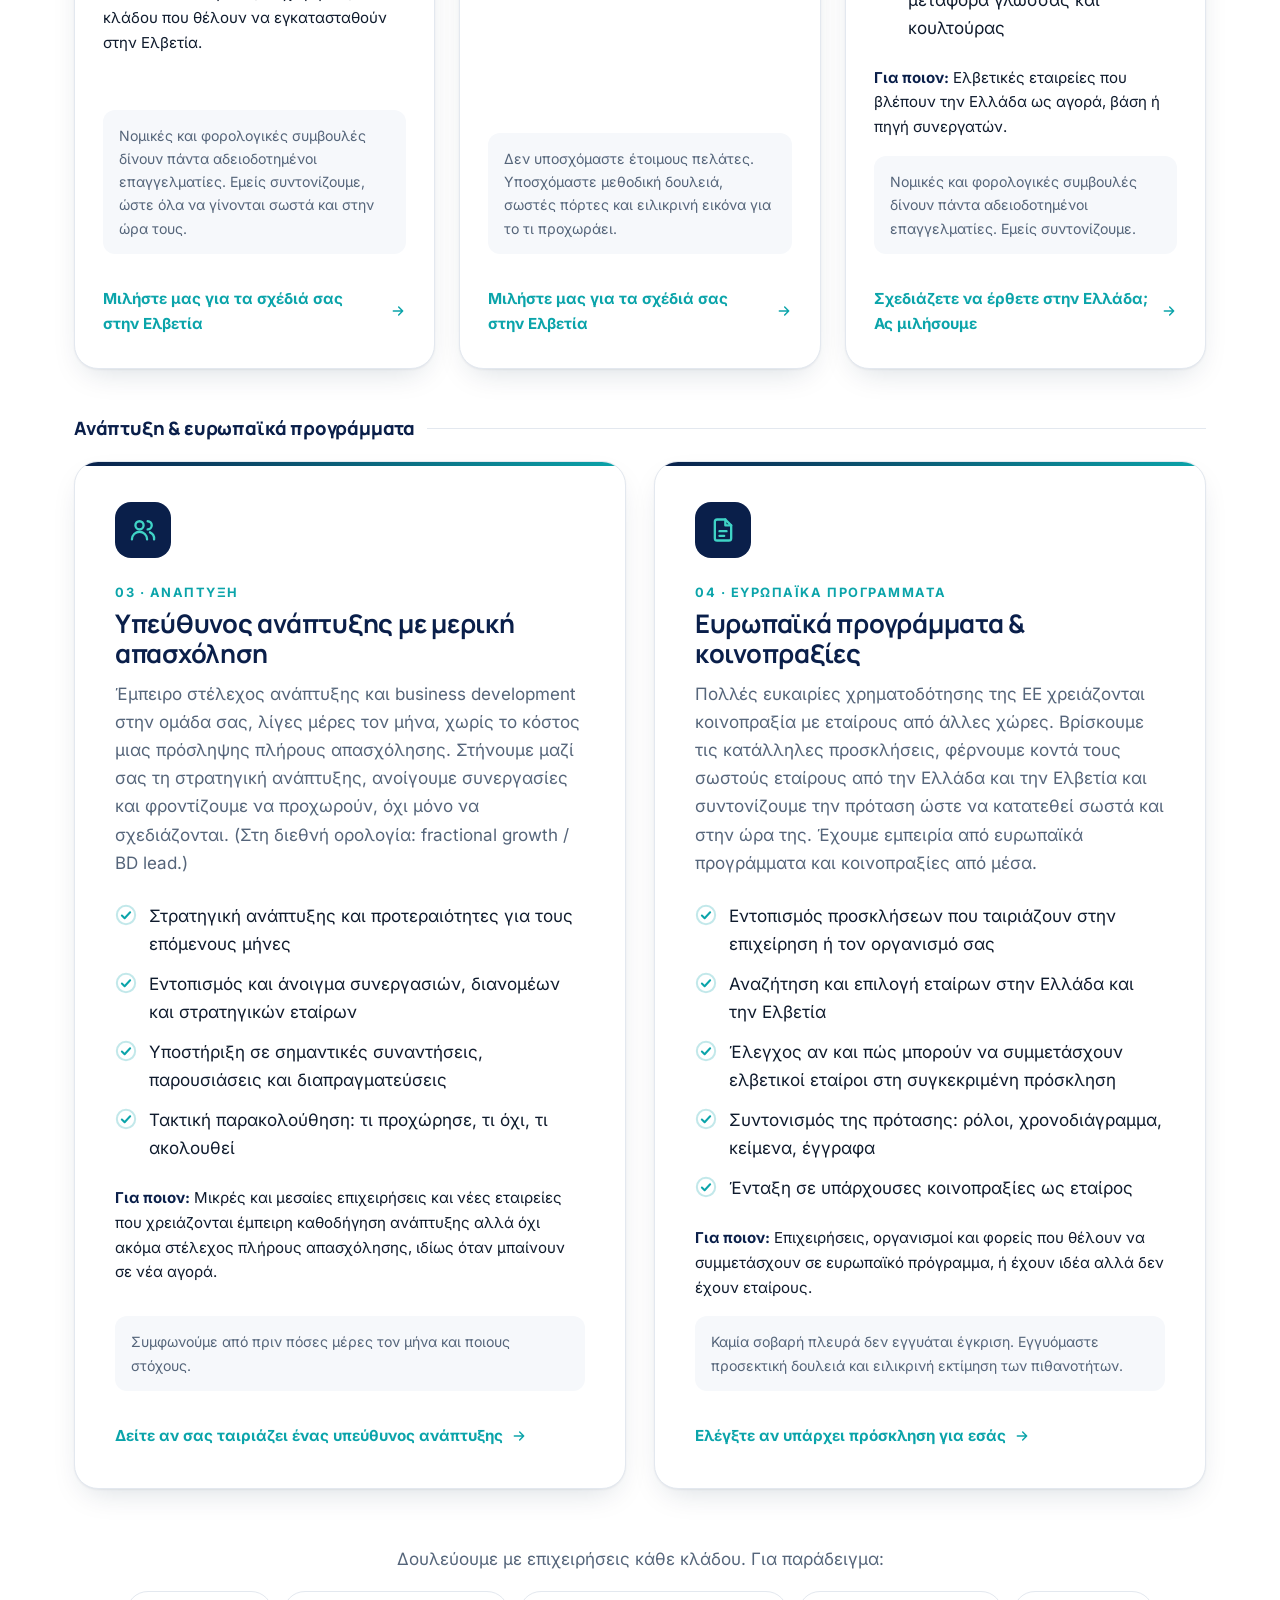
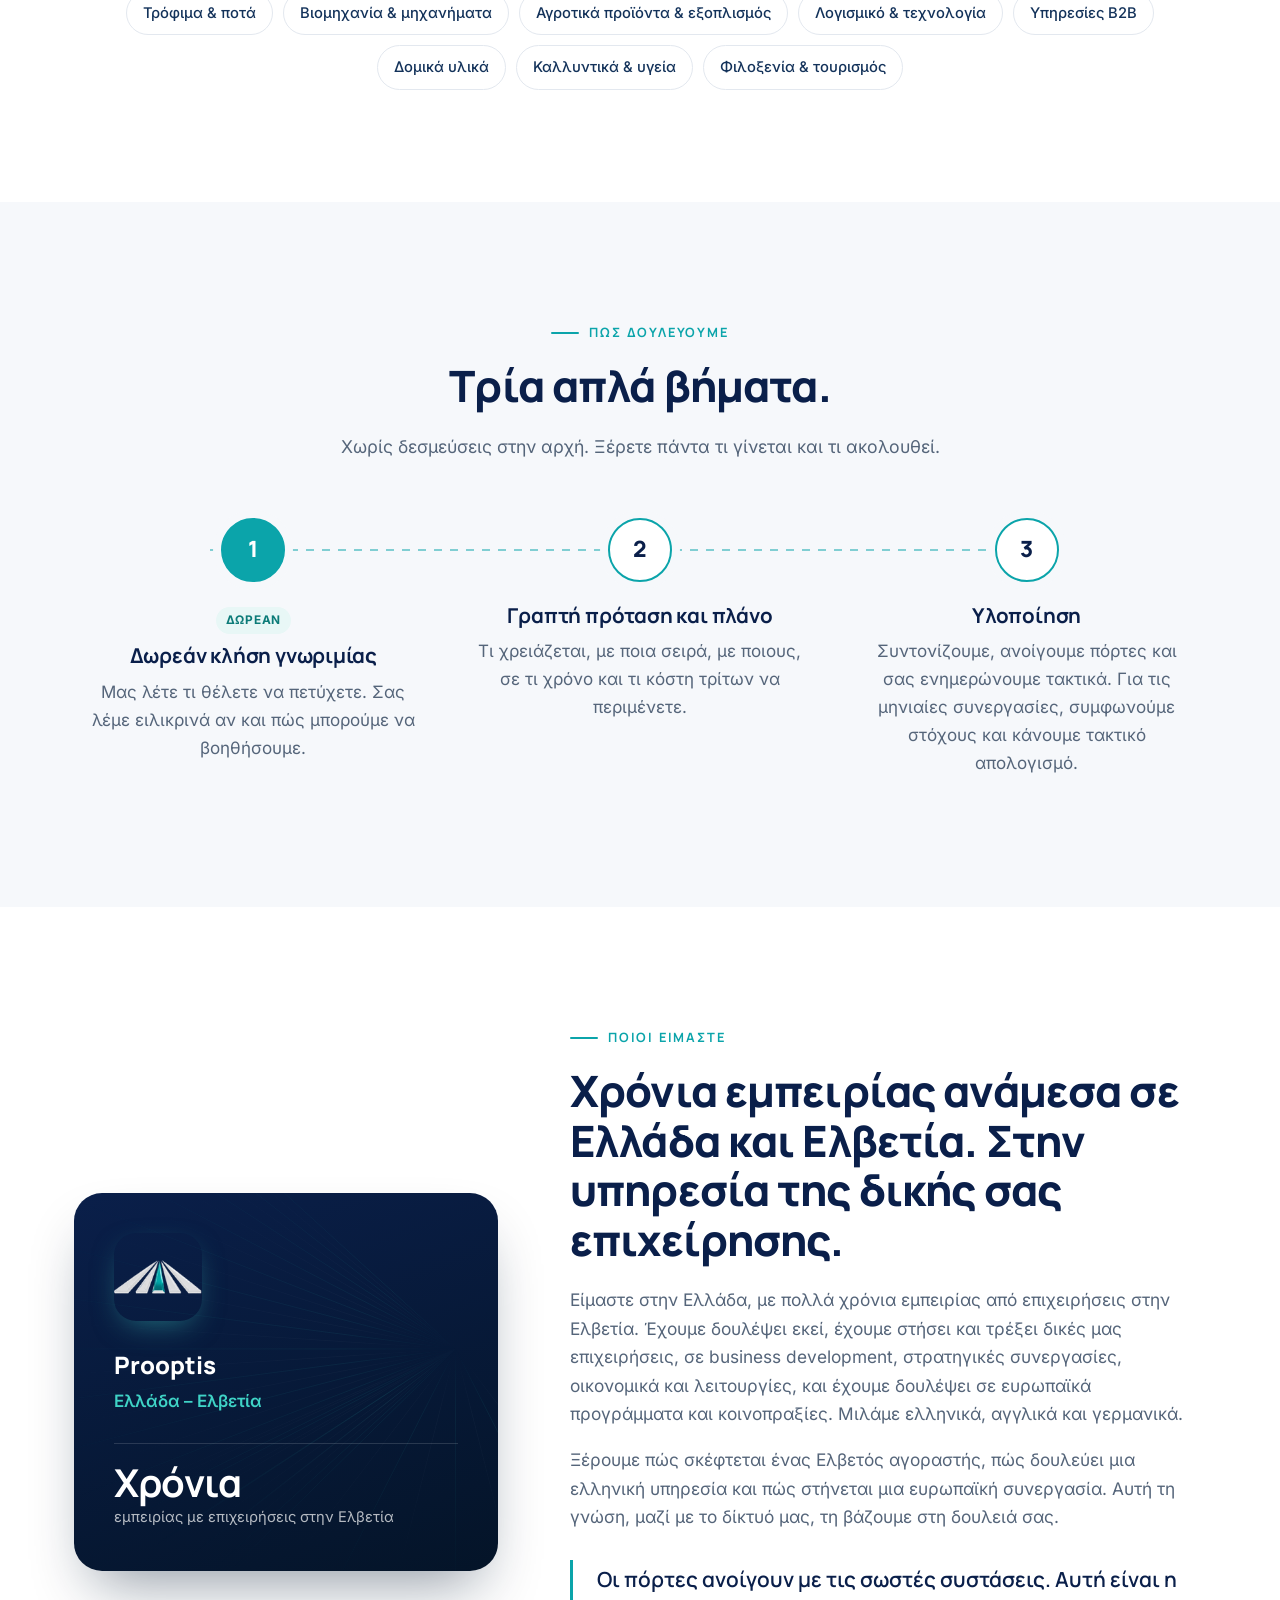
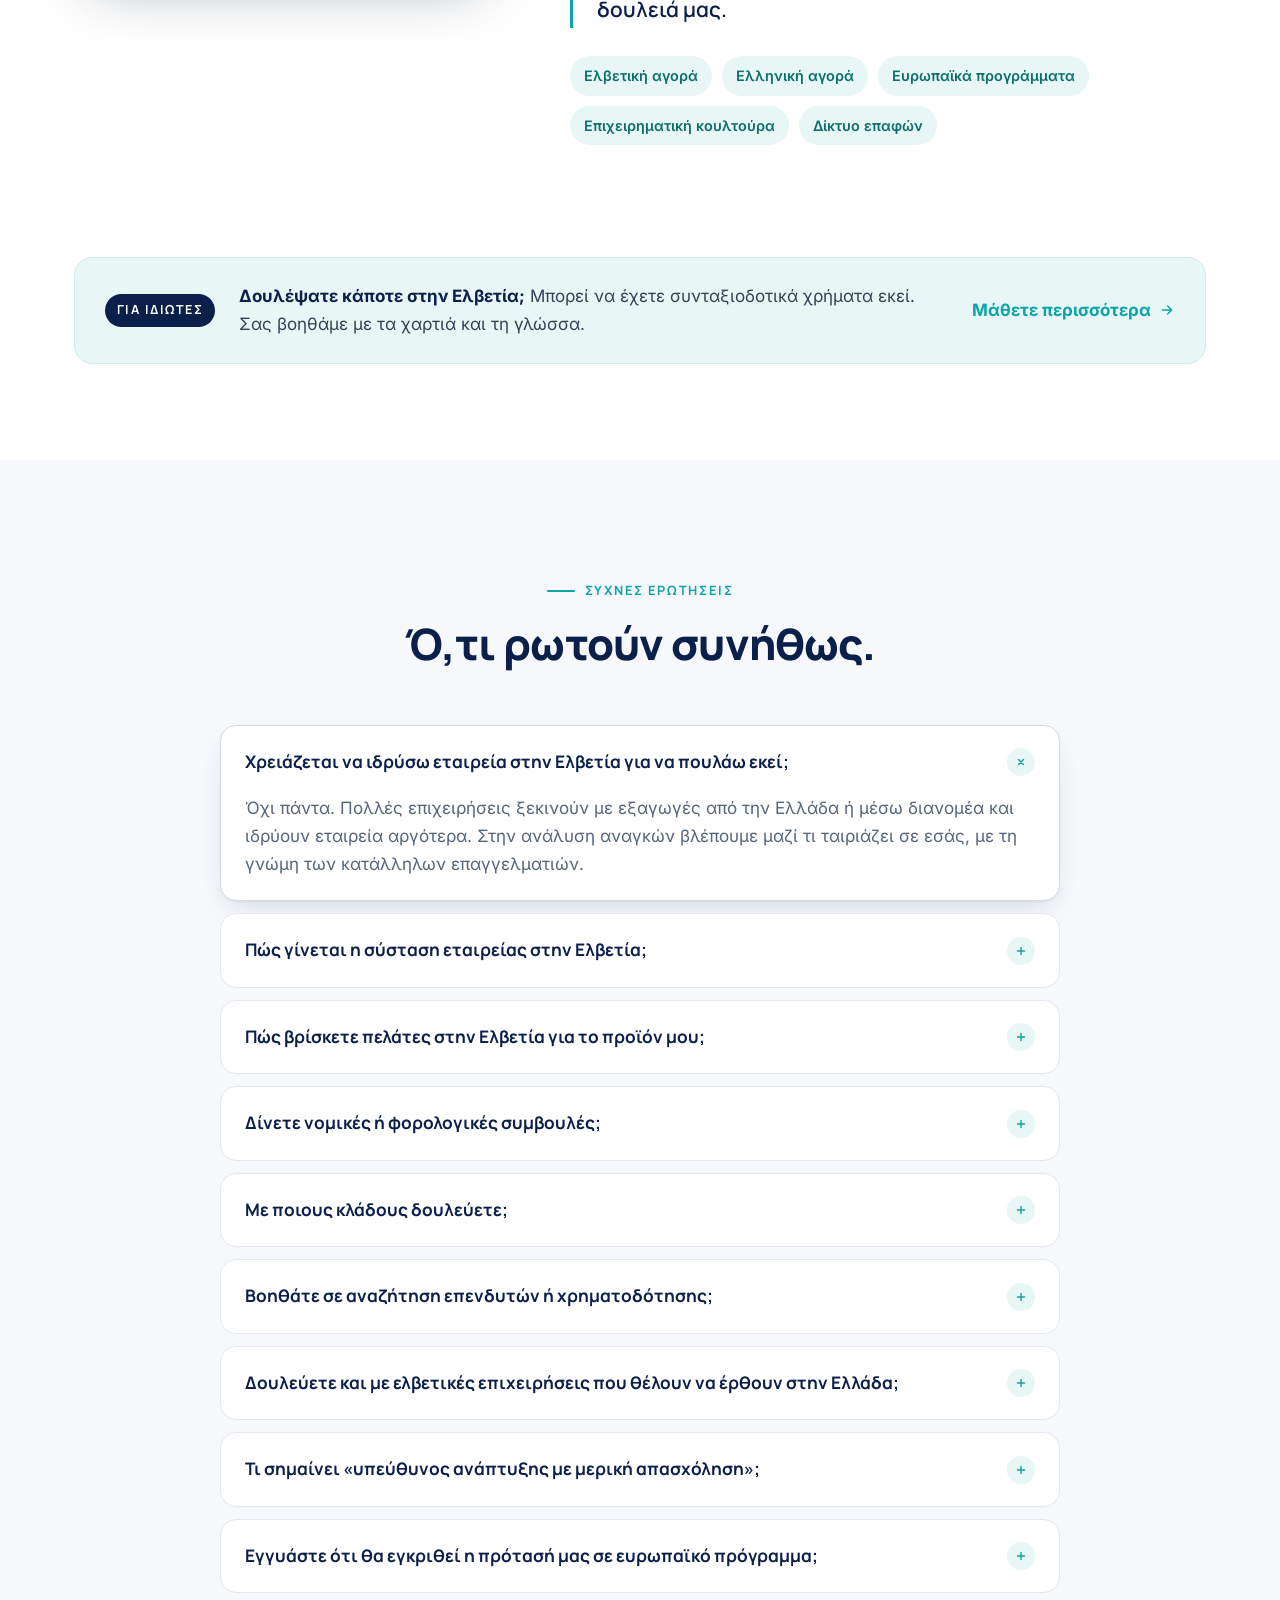
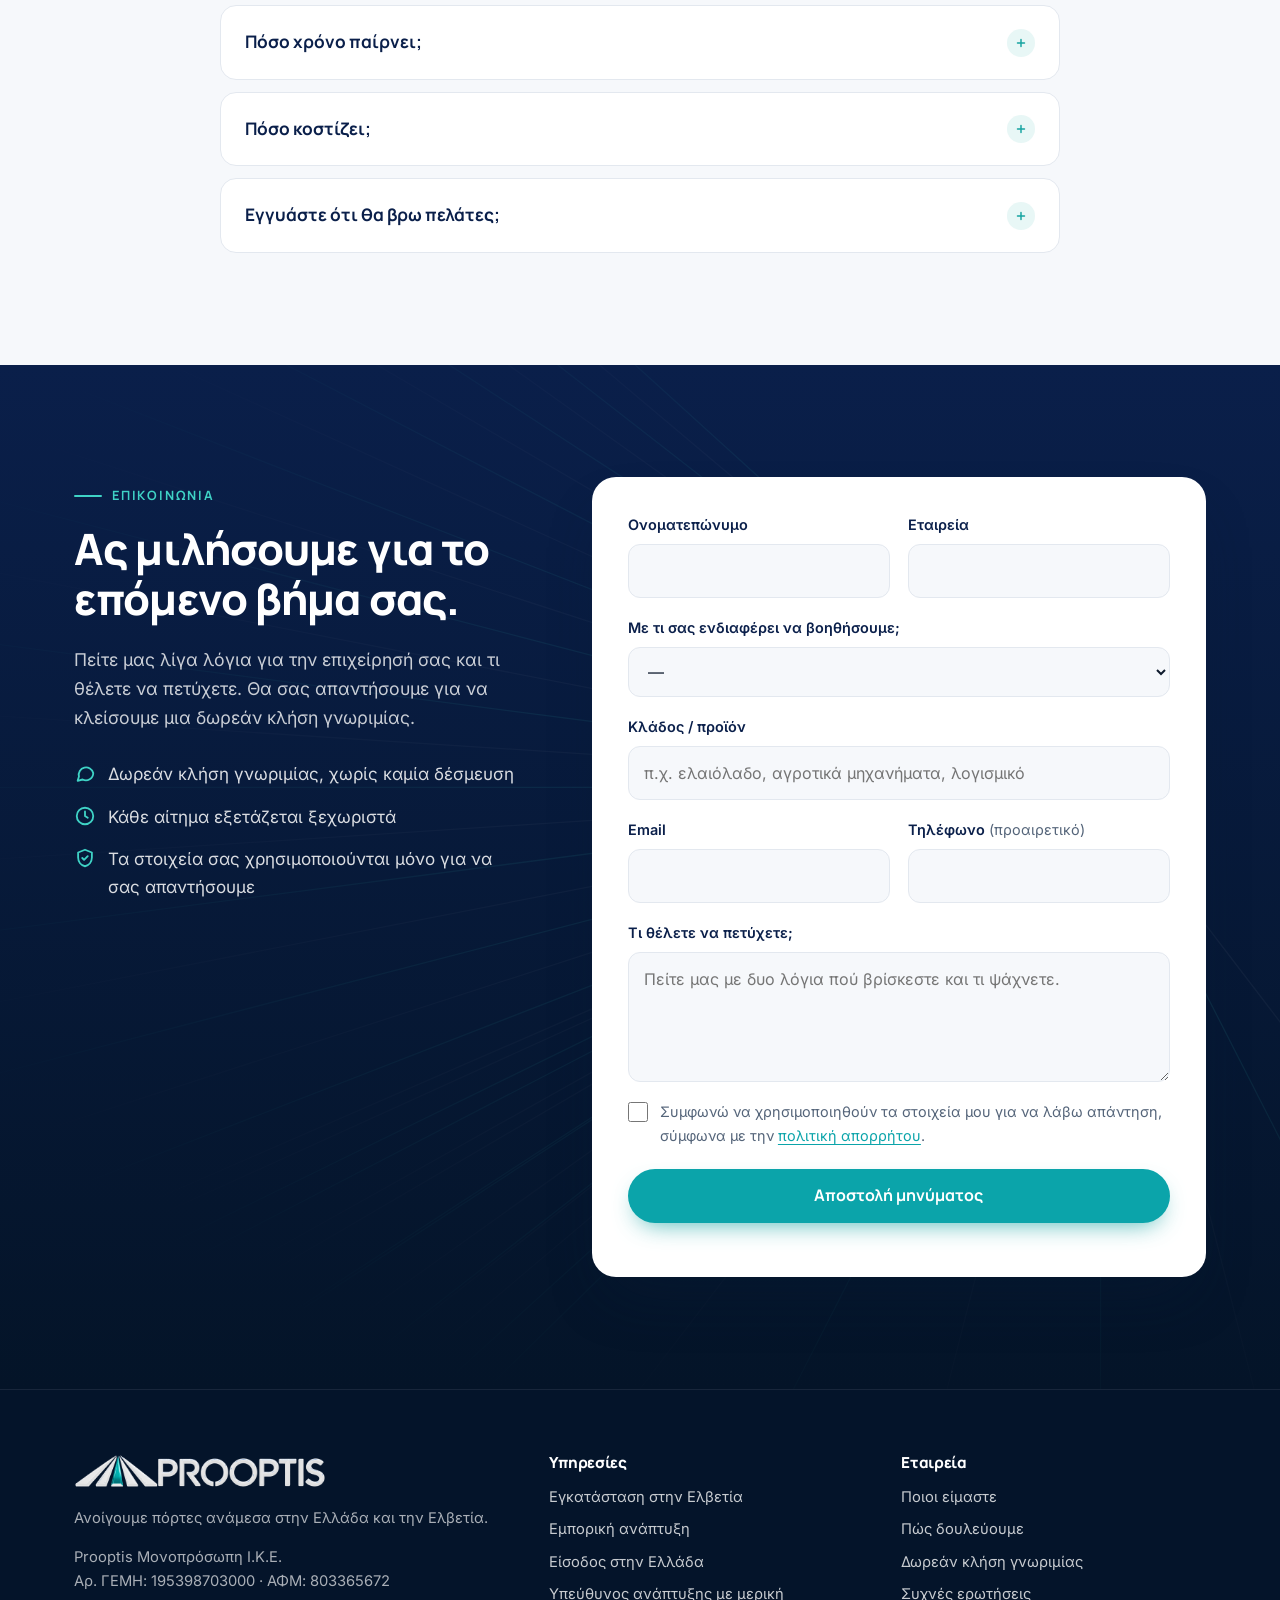
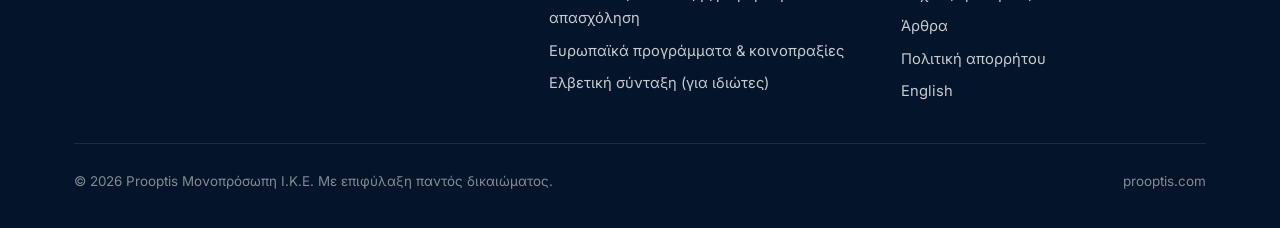
==== commit 91d13524: "Site v2: Greece ↔ Switzerland services, Swiss pension page for individuals (EL/EN), privacy update" ====
--- a/index.html
+++ b/index.html
@@ -3,8 +3,8 @@
 <head>
 <meta charset="utf-8">
 <meta name="viewport" content="width=device-width, initial-scale=1">
-<title>Επιχείρηση στην Ελβετία: σύσταση εταιρείας &amp; πελάτες | Prooptis</title>
-<meta name="description" content="Η Prooptis βοηθά ελληνικές επιχειρήσεις κάθε κλάδου να στήσουν εταιρεία στην Ελβετία και να βρουν εκεί αγοραστές και συνεργάτες. Δωρεάν κλήση γνωριμίας.">
+<title>Επιχείρηση στην Ελβετία: αγορές, συνεργάτες, προγράμματα ΕΕ | Prooptis</title>
+<meta name="description" content="Η Prooptis βοηθά επιχειρήσεις να αναπτυχθούν ανάμεσα στην Ελλάδα και την Ελβετία: εγκατάσταση, πελάτες, συνεργάτες και ευρωπαϊκά προγράμματα. Δωρεάν κλήση γνωριμίας.">
 <link rel="canonical" href="https://prooptis.com/">
 <link rel="alternate" hreflang="el" href="https://prooptis.com/">
 <link rel="alternate" hreflang="en" href="https://prooptis.com/en/">
@@ -15,7 +15,7 @@
 <meta property="og:site_name" content="Prooptis">
 <meta property="og:locale" content="el_GR">
 <meta property="og:title" content="Prooptis: Η Ελβετία, πιο κοντά στην επιχείρησή σας">
-<meta property="og:description" content="Η Prooptis βοηθά ελληνικές επιχειρήσεις κάθε κλάδου να στήσουν εταιρεία στην Ελβετία και να βρουν εκεί αγοραστές και συνεργάτες. Δωρεάν κλήση γνωριμίας.">
+<meta property="og:description" content="Η Prooptis βοηθά επιχειρήσεις να αναπτυχθούν ανάμεσα στην Ελλάδα και την Ελβετία: εγκατάσταση, πελάτες, συνεργάτες και ευρωπαϊκά προγράμματα. Δωρεάν κλήση γνωριμίας.">
 <meta property="og:url" content="https://prooptis.com/">
 <meta property="og:image" content="https://prooptis.com/assets/img/og-image.png">
 <meta property="og:image:width" content="1200">
@@ -26,7 +26,7 @@
 <link rel="apple-touch-icon" href="/assets/img/apple-touch-icon.png">
 <link rel="preload" href="/assets/fonts/manrope-greek.woff2" as="font" type="font/woff2" crossorigin>
 <link rel="preload" href="/assets/fonts/inter-greek.woff2" as="font" type="font/woff2" crossorigin>
-<link rel="stylesheet" href="/assets/css/style.css">
+<link rel="stylesheet" href="/assets/css/style.css?v=20261119">
 <script type="application/ld+json">
 {
  "@context": "https://schema.org",
@@ -46,7 +46,7 @@
    "url": "https://prooptis.com/",
    "logo": "https://prooptis.com/assets/img/logo.png",
    "image": "https://prooptis.com/assets/img/og-image.png",
-   "description": "Η Prooptis βοηθά ελληνικές επιχειρήσεις κάθε κλάδου να στήσουν εταιρεία στην Ελβετία και να βρουν εκεί αγοραστές και συνεργάτες. Δωρεάν κλήση γνωριμίας.",
+   "description": "Η Prooptis βοηθά επιχειρήσεις να αναπτυχθούν ανάμεσα στην Ελλάδα και την Ελβετία: εγκατάσταση, πελάτες, συνεργάτες και ευρωπαϊκά προγράμματα. Δωρεάν κλήση γνωριμίας.",
    "taxID": "803365672",
    "identifier": {
     "@type": "PropertyValue",
@@ -66,14 +66,20 @@
    "foundingDate": "2026-08-03",
    "knowsLanguage": [
     "el",
-    "en"
+    "en",
+    "de"
    ],
    "knowsAbout": [
     "Σύσταση εταιρείας στην Ελβετία",
     "Εξαγωγές στην Ελβετία",
+    "Είσοδος ελβετικών επιχειρήσεων στην Ελλάδα",
+    "Ευρωπαϊκά προγράμματα και κοινοπραξίες",
+    "Ελβετική σύνταξη AHV και 2ος πυλώνας",
     "Company formation in Switzerland",
     "Swiss market entry",
-    "B2B business development",
+    "Market entry Greece for Swiss companies",
+    "Fractional business development",
+    "EU consortium partners Greece Switzerland",
     "Greece–Switzerland trade"
    ],
    "contactPoint": {
@@ -100,6 +106,24 @@
       "itemOffered": {
        "@id": "https://prooptis.com/#service-2"
       }
+     },
+     {
+      "@type": "Offer",
+      "itemOffered": {
+       "@id": "https://prooptis.com/#service-3"
+      }
+     },
+     {
+      "@type": "Offer",
+      "itemOffered": {
+       "@id": "https://prooptis.com/#service-4"
+      }
+     },
+     {
+      "@type": "Offer",
+      "itemOffered": {
+       "@id": "https://prooptis.com/#service-5"
+      }
      }
     ]
    }
@@ -121,8 +145,8 @@
    "@type": "WebPage",
    "@id": "https://prooptis.com/#webpage",
    "url": "https://prooptis.com/",
-   "name": "Επιχείρηση στην Ελβετία: σύσταση εταιρείας & πελάτες | Prooptis",
-   "description": "Η Prooptis βοηθά ελληνικές επιχειρήσεις κάθε κλάδου να στήσουν εταιρεία στην Ελβετία και να βρουν εκεί αγοραστές και συνεργάτες. Δωρεάν κλήση γνωριμίας.",
+   "name": "Επιχείρηση στην Ελβετία: αγορές, συνεργάτες, προγράμματα ΕΕ | Prooptis",
+   "description": "Η Prooptis βοηθά επιχειρήσεις να αναπτυχθούν ανάμεσα στην Ελλάδα και την Ελβετία: εγκατάσταση, πελάτες, συνεργάτες και ευρωπαϊκά προγράμματα. Δωρεάν κλήση γνωριμίας.",
    "inLanguage": "el",
    "isPartOf": {
     "@id": "https://prooptis.com/#website"
@@ -130,7 +154,7 @@
    "about": {
     "@id": "https://prooptis.com/#organization"
    },
-   "dateModified": "2026-11-10"
+   "dateModified": "2026-11-19"
   },
   {
    "@type": "Service",
@@ -140,13 +164,19 @@
    "provider": {
     "@id": "https://prooptis.com/#organization"
    },
-   "areaServed": {
-    "@type": "Country",
-    "name": "Switzerland"
-   },
+   "areaServed": [
+    {
+     "@type": "Country",
+     "name": "Switzerland"
+    },
+    {
+     "@type": "Country",
+     "name": "Greece"
+    }
+   ],
    "audience": {
     "@type": "BusinessAudience",
-    "name": "Ελληνικές επιχειρήσεις"
+    "name": "Ελληνικές επιχειρήσεις κάθε κλάδου που θέλουν να εγκατασταθούν στην Ελβετία."
    },
    "serviceType": "Εγκατάσταση στην Ελβετία"
   },
@@ -158,15 +188,93 @@
    "provider": {
     "@id": "https://prooptis.com/#organization"
    },
-   "areaServed": {
-    "@type": "Country",
-    "name": "Switzerland"
-   },
+   "areaServed": [
+    {
+     "@type": "Country",
+     "name": "Switzerland"
+    },
+    {
+     "@type": "Country",
+     "name": "Greece"
+    }
+   ],
    "audience": {
     "@type": "BusinessAudience",
-    "name": "Ελληνικές επιχειρήσεις"
+    "name": "Ελληνικές επιχειρήσεις κάθε κλάδου που θέλουν να πουλήσουν στην Ελβετία."
    },
    "serviceType": "Εμπορική ανάπτυξη"
+  },
+  {
+   "@type": "Service",
+   "@id": "https://prooptis.com/#service-3",
+   "name": "Είσοδος στην Ελλάδα",
+   "description": "Για ελβετικές επιχειρήσεις που θέλουν να πουλήσουν στην Ελλάδα, να βρουν Έλληνες συνεργάτες ή να στήσουν εδώ παρουσία. Μιλάμε τη γλώσσα σας και τη δική μας, και ξέρουμε πώς δουλεύει η ελληνική αγορά και η ελληνική διοίκηση. Χαρτογράφηση αγοράς, πελατών, διανομέων και συνεργατών στην Ελλάδα · Συστάσεις σε λογιστές, δικηγόρους, τράπεζες και άλλους επαγγελματίες · Συντονισμός σύστασης εταιρείας ή υποκαταστήματος και των διαδικασιών (ΑΦΜ, ΓΕΜΗ, τράπεζα) · Συνοδεία σε συναντήσεις, μεταφορά γλώσσας και κουλτούρας",
+   "provider": {
+    "@id": "https://prooptis.com/#organization"
+   },
+   "areaServed": [
+    {
+     "@type": "Country",
+     "name": "Switzerland"
+    },
+    {
+     "@type": "Country",
+     "name": "Greece"
+    }
+   ],
+   "audience": {
+    "@type": "BusinessAudience",
+    "name": "Ελβετικές εταιρείες που βλέπουν την Ελλάδα ως αγορά, βάση ή πηγή συνεργατών."
+   },
+   "serviceType": "Είσοδος στην Ελλάδα"
+  },
+  {
+   "@type": "Service",
+   "@id": "https://prooptis.com/#service-4",
+   "name": "Υπεύθυνος ανάπτυξης με μερική απασχόληση",
+   "description": "Έμπειρο στέλεχος ανάπτυξης και business development στην ομάδα σας, λίγες μέρες τον μήνα, χωρίς το κόστος μιας πρόσληψης πλήρους απασχόλησης. Στήνουμε μαζί σας τη στρατηγική ανάπτυξης, ανοίγουμε συνεργασίες και φροντίζουμε να προχωρούν, όχι μόνο να σχεδιάζονται. (Στη διεθνή ορολογία: fractional growth / BD lead.) Στρατηγική ανάπτυξης και προτεραιότητες για τους επόμενους μήνες · Εντοπισμός και άνοιγμα συνεργασιών, διανομέων και στρατηγικών εταίρων · Υποστήριξη σε σημαντικές συναντήσεις, παρουσιάσεις και διαπραγματεύσεις · Τακτική παρακολούθηση: τι προχώρησε, τι όχι, τι ακολουθεί",
+   "provider": {
+    "@id": "https://prooptis.com/#organization"
+   },
+   "areaServed": [
+    {
+     "@type": "Country",
+     "name": "Switzerland"
+    },
+    {
+     "@type": "Country",
+     "name": "Greece"
+    }
+   ],
+   "audience": {
+    "@type": "BusinessAudience",
+    "name": "Μικρές και μεσαίες επιχειρήσεις και νέες εταιρείες που χρειάζονται έμπειρη καθοδήγηση ανάπτυξης αλλά όχι ακόμα στέλεχος πλήρους απασχόλησης, ιδίως όταν μπαίνουν σε νέα αγορά."
+   },
+   "serviceType": "Υπεύθυνος ανάπτυξης με μερική απασχόληση"
+  },
+  {
+   "@type": "Service",
+   "@id": "https://prooptis.com/#service-5",
+   "name": "Ευρωπαϊκά προγράμματα & κοινοπραξίες",
+   "description": "Πολλές ευκαιρίες χρηματοδότησης της ΕΕ χρειάζονται κοινοπραξία με εταίρους από άλλες χώρες. Βρίσκουμε τις κατάλληλες προσκλήσεις, φέρνουμε κοντά τους σωστούς εταίρους από την Ελλάδα και την Ελβετία και συντονίζουμε την πρόταση ώστε να κατατεθεί σωστά και στην ώρα της. Έχουμε εμπειρία από ευρωπαϊκά προγράμματα και κοινοπραξίες από μέσα. Εντοπισμός προσκλήσεων που ταιριάζουν στην επιχείρηση ή τον οργανισμό σας · Αναζήτηση και επιλογή εταίρων στην Ελλάδα και την Ελβετία · Έλεγχος αν και πώς μπορούν να συμμετάσχουν ελβετικοί εταίροι στη συγκεκριμένη πρόσκληση · Συντονισμός της πρότασης: ρόλοι, χρονοδιάγραμμα, κείμενα, έγγραφα · Ένταξη σε υπάρχουσες κοινοπραξίες ως εταίρος",
+   "provider": {
+    "@id": "https://prooptis.com/#organization"
+   },
+   "areaServed": [
+    {
+     "@type": "Country",
+     "name": "Switzerland"
+    },
+    {
+     "@type": "Country",
+     "name": "Greece"
+    }
+   ],
+   "audience": {
+    "@type": "BusinessAudience",
+    "name": "Επιχειρήσεις, οργανισμοί και φορείς που θέλουν να συμμετάσχουν σε ευρωπαϊκό πρόγραμμα, ή έχουν ιδέα αλλά δεν έχουν εταίρους."
+   },
+   "serviceType": "Ευρωπαϊκά προγράμματα & κοινοπραξίες"
   },
   {
    "@type": "FAQPage",
@@ -217,7 +325,31 @@
      "name": "Βοηθάτε σε αναζήτηση επενδυτών ή χρηματοδότησης;",
      "acceptedAnswer": {
       "@type": "Answer",
-      "text": "Όχι. Εστιάζουμε στην εγκατάσταση στην Ελβετία και στην εμπορική ανάπτυξη, δηλαδή στο να βρείτε πελάτες και συνεργάτες."
+      "text": "Δεν βρίσκουμε επενδυτές. Βοηθάμε όμως σε ευρωπαϊκά προγράμματα: εντοπίζουμε προσκλήσεις, βρίσκουμε εταίρους και συντονίζουμε την πρόταση."
+     }
+    },
+    {
+     "@type": "Question",
+     "name": "Δουλεύετε και με ελβετικές επιχειρήσεις που θέλουν να έρθουν στην Ελλάδα;",
+     "acceptedAnswer": {
+      "@type": "Answer",
+      "text": "Ναι. Τους βοηθάμε να βρουν πελάτες και συνεργάτες στην Ελλάδα και συντονίζουμε την εγκατάστασή τους με Έλληνες επαγγελματίες."
+     }
+    },
+    {
+     "@type": "Question",
+     "name": "Τι σημαίνει «υπεύθυνος ανάπτυξης με μερική απασχόληση»;",
+     "acceptedAnswer": {
+      "@type": "Answer",
+      "text": "Ένα έμπειρο στέλεχος ανάπτυξης δουλεύει για την εταιρεία σας λίγες μέρες τον μήνα, με σαφείς στόχους, αντί για πρόσληψη πλήρους απασχόλησης."
+     }
+    },
+    {
+     "@type": "Question",
+     "name": "Εγγυάστε ότι θα εγκριθεί η πρότασή μας σε ευρωπαϊκό πρόγραμμα;",
+     "acceptedAnswer": {
+      "@type": "Answer",
+      "text": "Όχι. Την απόφαση την παίρνουν οι αξιολογητές της ΕΕ. Εγγυόμαστε προσεκτική δουλειά και ειλικρινή εκτίμηση πριν ξεκινήσουμε."
      }
     },
     {
@@ -255,7 +387,7 @@
 <header class="site-header">
   <nav class="container nav" aria-label="Μενού">
     <a class="brand" href="/" aria-label="Prooptis"><img src="/assets/img/logo-light.png" alt="Prooptis" width="297" height="40"></a>
-    <ul class="nav-links" id="nav-links"><li><a href="#giati-elvetia">Γιατί Ελβετία</a></li><li><a href="#ypiresies">Υπηρεσίες</a></li><li><a href="#pos-doulevoume">Πώς δουλεύουμε</a></li><li><a href="#poioi-eimaste">Ποιοι είμαστε</a></li><li><a href="#faq">Ερωτήσεις</a></li><li><a href="/arthra/">Άρθρα</a></li><li><a class="lang" href="/en/" hreflang="en" lang="en" title="English">EN</a></li></ul>
+    <ul class="nav-links" id="nav-links"><li><a href="#giati-elvetia">Αγορές</a></li><li><a href="#ypiresies">Υπηρεσίες</a></li><li><a href="#pos-doulevoume">Πώς δουλεύουμε</a></li><li><a href="#poioi-eimaste">Ποιοι είμαστε</a></li><li><a href="#faq">Ερωτήσεις</a></li><li><a href="/arthra/">Άρθρα</a></li><li><a class="lang" href="/en/" hreflang="en" lang="en" title="English">EN</a></li></ul>
     <a class="btn btn-primary nav-cta" href="#epikoinonia">Δωρεάν κλήση</a>
     <button class="nav-toggle" type="button" aria-expanded="false" aria-controls="nav-links" aria-label="Μενού"><svg viewBox="0 0 24 24" fill="none" stroke="currentColor" stroke-width="2" stroke-linecap="round" aria-hidden="true"><path d="M4 7h16M4 12h16M4 17h16"/></svg></button>
   </nav>
@@ -265,14 +397,14 @@
     <img class="hero-lines" src="/assets/img/lines.svg" alt="" aria-hidden="true">
     <div class="container hero-grid">
       <div>
-        <div class="eyebrow">Ελλάδα → Ελβετία</div>
+        <div class="eyebrow">Ελλάδα ↔ Ελβετία</div>
         <h1 id="hero-title">Η Ελβετία, πιο κοντά <span class="accent">στην επιχείρησή σας.</span></h1>
-        <p class="lead">Βοηθάμε ελληνικές επιχειρήσεις κάθε κλάδου να στήσουν παρουσία στην Ελβετία και να βρουν εκεί πελάτες και συνεργάτες. Από τη σύσταση εταιρείας μέχρι το πρώτο ραντεβού με αγοραστή.</p>
+        <p class="lead">Βοηθάμε επιχειρήσεις να αναπτυχθούν ανάμεσα στην Ελλάδα και την Ελβετία: να στήσουν παρουσία, να βρουν πελάτες, συνεργάτες και ευρωπαϊκά προγράμματα, και να έχουν έμπειρη καθοδήγηση ανάπτυξης όταν τη χρειάζονται.</p>
         <div class="hero-ctas">
           <a class="btn btn-primary" href="#epikoinonia">Κλείστε δωρεάν κλήση γνωριμίας <svg viewBox="0 0 24 24" fill="none" stroke="currentColor" stroke-width="2.2" stroke-linecap="round" stroke-linejoin="round" aria-hidden="true"><path d="M5 12h14M13 6l6 6-6 6"/></svg></a>
           <a class="btn btn-ghost" href="#ypiresies">Δείτε τι κάνουμε</a>
         </div>
-        <ul class="hero-points"><li><svg viewBox="0 0 24 24" fill="none" stroke="currentColor" stroke-width="2.6" stroke-linecap="round" stroke-linejoin="round" aria-hidden="true"><path d="m5 12.5 4.5 4.5L19 7.5"/></svg><span>Δωρεάν πρώτη κλήση</span></li><li><svg viewBox="0 0 24 24" fill="none" stroke="currentColor" stroke-width="2.6" stroke-linecap="round" stroke-linejoin="round" aria-hidden="true"><path d="m5 12.5 4.5 4.5L19 7.5"/></svg><span>Ένα σημείο επαφής από την αρχή ως το τέλος</span></li><li><svg viewBox="0 0 24 24" fill="none" stroke="currentColor" stroke-width="2.6" stroke-linecap="round" stroke-linejoin="round" aria-hidden="true"><path d="m5 12.5 4.5 4.5L19 7.5"/></svg><span>Για κάθε κλάδο, όχι μόνο startups</span></li></ul>
+        <ul class="hero-points"><li><svg viewBox="0 0 24 24" fill="none" stroke="currentColor" stroke-width="2.6" stroke-linecap="round" stroke-linejoin="round" aria-hidden="true"><path d="m5 12.5 4.5 4.5L19 7.5"/></svg><span>Δωρεάν πρώτη κλήση</span></li><li><svg viewBox="0 0 24 24" fill="none" stroke="currentColor" stroke-width="2.6" stroke-linecap="round" stroke-linejoin="round" aria-hidden="true"><path d="m5 12.5 4.5 4.5L19 7.5"/></svg><span>Ένα σημείο επαφής από την αρχή ως το τέλος</span></li><li><svg viewBox="0 0 24 24" fill="none" stroke="currentColor" stroke-width="2.6" stroke-linecap="round" stroke-linejoin="round" aria-hidden="true"><path d="m5 12.5 4.5 4.5L19 7.5"/></svg><span>Ελληνικά, αγγλικά, γερμανικά</span></li></ul>
       </div>
       <div>
         <div class="plan-card" role="img" aria-label="Ενδεικτικό παράδειγμα πλάνου: Το πλάνο σας για την Ελβετία">
@@ -288,9 +420,9 @@
   <section class="section alt" id="giati-elvetia" aria-labelledby="why-title">
     <div class="container why-grid">
       <div class="why-copy reveal">
-        <div class="eyebrow">Γιατί Ελβετία</div>
+        <div class="eyebrow">Αγορές</div>
         <h2 id="why-title">Μια αγορά που ανταμείβει όσους μπαίνουν σωστά.</h2>
-        <p>Η Ελβετία είναι κοντά, σταθερή και εκτιμά την ποιότητα. Για πολλά ελληνικά προϊόντα και υπηρεσίες είναι μια φυσική επόμενη αγορά.</p><p>Είναι όμως και απαιτητική. <strong>Κάθε καντόνι έχει τους δικούς του κανόνες, οι γλώσσες αλλάζουν από περιοχή σε περιοχή και οι αγοραστές δουλεύουν με συστάσεις και εμπιστοσύνη.</strong> Εκεί μπαίνουμε εμείς.</p>
+        <p>Η Ελβετία είναι κοντά, σταθερή και εκτιμά την ποιότητα. Για πολλά ελληνικά προϊόντα και υπηρεσίες είναι η φυσική επόμενη αγορά. Και για ελβετικές επιχειρήσεις, η Ελλάδα είναι αγορά, βάση και συνεργάτης που αξίζει να γνωρίσουν σωστά.</p><p>Είναι όμως και απαιτητική. <strong>Κάθε καντόνι έχει τους δικούς του κανόνες, οι γλώσσες αλλάζουν από περιοχή σε περιοχή και οι αγοραστές δουλεύουν με συστάσεις και εμπιστοσύνη.</strong> Εκεί μπαίνουμε εμείς.</p>
         <div class="facts"><div class="fact"><b>26</b><span>καντόνια, με δικούς τους κανόνες</span></div><div class="fact"><b>4</b><span>εθνικές γλώσσες</span></div><div class="fact"><b>CHF</b><span>δικό της νόμισμα</span></div><div class="fact"><b>Εκτός ΕΕ</b><span>με δικό της πλαίσιο για εισαγωγές</span></div></div>
       </div>
       <div class="pain-list"><div class="pain reveal"><div class="num">01</div><div><h3>Δεν ξέρετε από πού να ξεκινήσετε</h3><p>Μορφή εταιρείας, καντόνι, τράπεζα, ΦΠΑ, άδειες. Τα βήματα είναι πολλά και η σειρά τους μετράει.</p></div></div><div class="pain reveal"><div class="num">02</div><div><h3>Δεν ξέρετε ποιον να εμπιστευτείτε</h3><p>Χρειάζεστε σωστό δικηγόρο, λογιστή και τράπεζα. Σας φέρνουμε σε επαφή με επαγγελματίες που ξέρουμε.</p></div></div><div class="pain reveal"><div class="num">03</div><div><h3>Οι πόρτες ανοίγουν με συστάσεις</h3><p>Στην Ελβετία ένα κρύο email σπάνια φέρνει ραντεβού. Μια σωστή σύσταση συχνά το φέρνει.</p></div></div></div>
@@ -301,24 +433,55 @@
     <div class="container">
       <div class="section-head center">
         <div class="eyebrow">Υπηρεσίες</div>
-        <h2 id="svc-title">Δύο υπηρεσίες. Ένας στόχος: να πουλάτε στην Ελβετία.</h2>
-        <p>Μπορείτε να ξεκινήσετε με τη μία ή να τις συνδυάσετε. Δεν ασχολούμαστε με επενδυτές ή χρηματοδότηση. Εστιάζουμε στην εγκατάσταση και στις πωλήσεις.</p>
-      </div>
-      <div class="services"><article class="service reveal" id="service-1">
+        <h2 id="svc-title">Ό,τι χρειάζεται για να αναπτυχθείτε ανάμεσα στην Ελλάδα και την Ελβετία.</h2>
+        <p>Ξεκινήστε με μία υπηρεσία ή συνδυάστε τις. Δεν βρίσκουμε επενδυτές και δεν υποσχόμαστε αποτελέσματα που δεν ελέγχουμε. Εστιάζουμε σε αγορές, συνεργάτες και ευρωπαϊκά προγράμματα.</p>
+      </div>
+      <div class="svc-group"><p class="svc-group-title">Αγορές · Ελλάδα ↔ Ελβετία</p><div class="services cols-3"><article class="service reveal" id="service-1">
         <div class="icon"><svg viewBox="0 0 24 24" fill="none" stroke="currentColor" stroke-width="1.8" stroke-linecap="round" stroke-linejoin="round" aria-hidden="true"><path d="M4 21V5a1 1 0 0 1 1-1h9a1 1 0 0 1 1 1v16M15 9h4a1 1 0 0 1 1 1v11M2 21h20M8 8h3M8 12h3M8 16h3"/></svg></div>
-        <div class="kicker">01 · Εγκατάσταση</div>
+        <div class="kicker">01 · Ελλάδα → Ελβετία</div>
         <h3>Εγκατάσταση στην Ελβετία</h3>
         <p>Συντονίζουμε τη σύσταση της εταιρείας σας και όλες τις διαδικασίες γύρω από αυτήν, ώστε να μη χάνετε χρόνο και να μην κάνετε λάθη.</p>
         <ul class="checks"><li><svg viewBox="0 0 24 24" fill="none" stroke="currentColor" stroke-width="2.2" stroke-linecap="round" stroke-linejoin="round" aria-hidden="true"><circle cx="12" cy="12" r="10" stroke-opacity=".25"/><path d="m7.5 12.5 3 3 6-6.5"/></svg><span>Συντονισμός σύστασης εταιρείας και διαδικασιών, βήμα βήμα</span></li><li><svg viewBox="0 0 24 24" fill="none" stroke="currentColor" stroke-width="2.2" stroke-linecap="round" stroke-linejoin="round" aria-hidden="true"><circle cx="12" cy="12" r="10" stroke-opacity=".25"/><path d="m7.5 12.5 3 3 6-6.5"/></svg><span>Συστάσεις σε δικηγόρους, λογιστές, τράπεζες και ασφαλιστές</span></li><li><svg viewBox="0 0 24 24" fill="none" stroke="currentColor" stroke-width="2.2" stroke-linecap="round" stroke-linejoin="round" aria-hidden="true"><circle cx="12" cy="12" r="10" stroke-opacity=".25"/><path d="m7.5 12.5 3 3 6-6.5"/></svg><span>Παρακολούθηση προθεσμιών και εγγράφων, για να μη μείνει τίποτα πίσω</span></li><li><svg viewBox="0 0 24 24" fill="none" stroke="currentColor" stroke-width="2.2" stroke-linecap="round" stroke-linejoin="round" aria-hidden="true"><circle cx="12" cy="12" r="10" stroke-opacity=".25"/><path d="m7.5 12.5 3 3 6-6.5"/></svg><span>Αναζήτηση χώρου (γραφείο, αποθήκη ή κατάστημα) όπου χρειάζεται</span></li></ul>
+        <p class="who"><strong>Για ποιον:</strong> Ελληνικές επιχειρήσεις κάθε κλάδου που θέλουν να εγκατασταθούν στην Ελβετία.</p>
         <p class="note">Νομικές και φορολογικές συμβουλές δίνουν πάντα αδειοδοτημένοι επαγγελματίες. Εμείς συντονίζουμε, ώστε όλα να γίνονται σωστά και στην ώρα τους.</p>
+        <a class="svc-cta" href="#epikoinonia" data-topic="ch">Μιλήστε μας για τα σχέδιά σας στην Ελβετία <svg viewBox="0 0 24 24" fill="none" stroke="currentColor" stroke-width="2.2" stroke-linecap="round" stroke-linejoin="round" aria-hidden="true"><path d="M5 12h14M13 6l6 6-6 6"/></svg></a>
       </article><article class="service reveal" id="service-2">
         <div class="icon"><svg viewBox="0 0 24 24" fill="none" stroke="currentColor" stroke-width="1.8" stroke-linecap="round" stroke-linejoin="round" aria-hidden="true"><path d="m11 17 2 2a1 1 0 1 0 3-3"/><path d="m14 14 2.5 2.5a1 1 0 1 0 3-3l-3.88-3.88a3 3 0 0 0-4.24 0l-.88.88a1 1 0 1 1-3-3l2.81-2.81a5.79 5.79 0 0 1 7.06-.87l.47.28a2 2 0 0 0 1.42.25L21 4"/><path d="m21 3 1 11h-2M3 3 2 14l6.5 6.5a1 1 0 1 0 3-3M3 4h8"/></svg></div>
-        <div class="kicker">02 · Πωλήσεις</div>
+        <div class="kicker">01 · Ελλάδα → Ελβετία</div>
         <h3>Εμπορική ανάπτυξη</h3>
         <p>Βρίσκουμε τους σωστούς αγοραστές και συνεργάτες για το προϊόν σας και σας βοηθάμε να φτάσετε στο πρώτο ραντεβού και μετά στους επόμενους πελάτες.</p>
         <ul class="checks"><li><svg viewBox="0 0 24 24" fill="none" stroke="currentColor" stroke-width="2.2" stroke-linecap="round" stroke-linejoin="round" aria-hidden="true"><circle cx="12" cy="12" r="10" stroke-opacity=".25"/><path d="m7.5 12.5 3 3 6-6.5"/></svg><span>Έρευνα και χαρτογράφηση αγοραστών, διανομέων και συνεργατών</span></li><li><svg viewBox="0 0 24 24" fill="none" stroke="currentColor" stroke-width="2.2" stroke-linecap="round" stroke-linejoin="round" aria-hidden="true"><circle cx="12" cy="12" r="10" stroke-opacity=".25"/><path d="m7.5 12.5 3 3 6-6.5"/></svg><span>Πρώτες επαφές και διαδοχικές συστάσεις μέσα από το δίκτυό μας</span></li><li><svg viewBox="0 0 24 24" fill="none" stroke="currentColor" stroke-width="2.2" stroke-linecap="round" stroke-linejoin="round" aria-hidden="true"><circle cx="12" cy="12" r="10" stroke-opacity=".25"/><path d="m7.5 12.5 3 3 6-6.5"/></svg><span>Καθοδήγηση στην προσέγγιση: μήνυμα, παρουσίαση, follow-up</span></li><li><svg viewBox="0 0 24 24" fill="none" stroke="currentColor" stroke-width="2.2" stroke-linecap="round" stroke-linejoin="round" aria-hidden="true"><circle cx="12" cy="12" r="10" stroke-opacity=".25"/><path d="m7.5 12.5 3 3 6-6.5"/></svg><span>Επέκταση πελατολογίου μετά τους πρώτους πελάτες</span></li></ul>
+        <p class="who"><strong>Για ποιον:</strong> Ελληνικές επιχειρήσεις κάθε κλάδου που θέλουν να πουλήσουν στην Ελβετία.</p>
         <p class="note">Δεν υποσχόμαστε έτοιμους πελάτες. Υποσχόμαστε μεθοδική δουλειά, σωστές πόρτες και ειλικρινή εικόνα για το τι προχωράει.</p>
-      </article></div>
+        <a class="svc-cta" href="#epikoinonia" data-topic="ch">Μιλήστε μας για τα σχέδιά σας στην Ελβετία <svg viewBox="0 0 24 24" fill="none" stroke="currentColor" stroke-width="2.2" stroke-linecap="round" stroke-linejoin="round" aria-hidden="true"><path d="M5 12h14M13 6l6 6-6 6"/></svg></a>
+      </article><article class="service reveal" id="service-3">
+        <div class="icon"><svg viewBox="0 0 24 24" fill="none" stroke="currentColor" stroke-width="2" stroke-linecap="round" stroke-linejoin="round" aria-hidden="true"><path d="M12 21s-7-6.2-7-11.5a7 7 0 0 1 14 0C19 14.8 12 21 12 21z"/><circle cx="12" cy="9.5" r="2.5"/></svg></div>
+        <div class="kicker">02 · Ελβετία → Ελλάδα</div>
+        <h3>Είσοδος στην Ελλάδα</h3>
+        <p>Για ελβετικές επιχειρήσεις που θέλουν να πουλήσουν στην Ελλάδα, να βρουν Έλληνες συνεργάτες ή να στήσουν εδώ παρουσία. Μιλάμε τη γλώσσα σας και τη δική μας, και ξέρουμε πώς δουλεύει η ελληνική αγορά και η ελληνική διοίκηση.</p>
+        <ul class="checks"><li><svg viewBox="0 0 24 24" fill="none" stroke="currentColor" stroke-width="2.2" stroke-linecap="round" stroke-linejoin="round" aria-hidden="true"><circle cx="12" cy="12" r="10" stroke-opacity=".25"/><path d="m7.5 12.5 3 3 6-6.5"/></svg><span>Χαρτογράφηση αγοράς, πελατών, διανομέων και συνεργατών στην Ελλάδα</span></li><li><svg viewBox="0 0 24 24" fill="none" stroke="currentColor" stroke-width="2.2" stroke-linecap="round" stroke-linejoin="round" aria-hidden="true"><circle cx="12" cy="12" r="10" stroke-opacity=".25"/><path d="m7.5 12.5 3 3 6-6.5"/></svg><span>Συστάσεις σε λογιστές, δικηγόρους, τράπεζες και άλλους επαγγελματίες</span></li><li><svg viewBox="0 0 24 24" fill="none" stroke="currentColor" stroke-width="2.2" stroke-linecap="round" stroke-linejoin="round" aria-hidden="true"><circle cx="12" cy="12" r="10" stroke-opacity=".25"/><path d="m7.5 12.5 3 3 6-6.5"/></svg><span>Συντονισμός σύστασης εταιρείας ή υποκαταστήματος και των διαδικασιών (ΑΦΜ, ΓΕΜΗ, τράπεζα)</span></li><li><svg viewBox="0 0 24 24" fill="none" stroke="currentColor" stroke-width="2.2" stroke-linecap="round" stroke-linejoin="round" aria-hidden="true"><circle cx="12" cy="12" r="10" stroke-opacity=".25"/><path d="m7.5 12.5 3 3 6-6.5"/></svg><span>Συνοδεία σε συναντήσεις, μεταφορά γλώσσας και κουλτούρας</span></li></ul>
+        <p class="who"><strong>Για ποιον:</strong> Ελβετικές εταιρείες που βλέπουν την Ελλάδα ως αγορά, βάση ή πηγή συνεργατών.</p>
+        <p class="note">Νομικές και φορολογικές συμβουλές δίνουν πάντα αδειοδοτημένοι επαγγελματίες. Εμείς συντονίζουμε.</p>
+        <a class="svc-cta" href="#epikoinonia" data-topic="gr">Σχεδιάζετε να έρθετε στην Ελλάδα; Ας μιλήσουμε <svg viewBox="0 0 24 24" fill="none" stroke="currentColor" stroke-width="2.2" stroke-linecap="round" stroke-linejoin="round" aria-hidden="true"><path d="M5 12h14M13 6l6 6-6 6"/></svg></a>
+      </article></div></div><div class="svc-group"><p class="svc-group-title">Ανάπτυξη &amp; ευρωπαϊκά προγράμματα</p><div class="services"><article class="service reveal" id="service-4">
+        <div class="icon"><svg viewBox="0 0 24 24" fill="none" stroke="currentColor" stroke-width="2" stroke-linecap="round" stroke-linejoin="round" aria-hidden="true"><circle cx="9" cy="8" r="3.5"/><path d="M2.5 20a6.5 6.5 0 0 1 13 0M16 4.5a3.5 3.5 0 0 1 0 7M18 14a6 6 0 0 1 3.5 6"/></svg></div>
+        <div class="kicker">03 · Ανάπτυξη</div>
+        <h3>Υπεύθυνος ανάπτυξης με μερική απασχόληση</h3>
+        <p>Έμπειρο στέλεχος ανάπτυξης και business development στην ομάδα σας, λίγες μέρες τον μήνα, χωρίς το κόστος μιας πρόσληψης πλήρους απασχόλησης. Στήνουμε μαζί σας τη στρατηγική ανάπτυξης, ανοίγουμε συνεργασίες και φροντίζουμε να προχωρούν, όχι μόνο να σχεδιάζονται. (Στη διεθνή ορολογία: fractional growth / BD lead.)</p>
+        <ul class="checks"><li><svg viewBox="0 0 24 24" fill="none" stroke="currentColor" stroke-width="2.2" stroke-linecap="round" stroke-linejoin="round" aria-hidden="true"><circle cx="12" cy="12" r="10" stroke-opacity=".25"/><path d="m7.5 12.5 3 3 6-6.5"/></svg><span>Στρατηγική ανάπτυξης και προτεραιότητες για τους επόμενους μήνες</span></li><li><svg viewBox="0 0 24 24" fill="none" stroke="currentColor" stroke-width="2.2" stroke-linecap="round" stroke-linejoin="round" aria-hidden="true"><circle cx="12" cy="12" r="10" stroke-opacity=".25"/><path d="m7.5 12.5 3 3 6-6.5"/></svg><span>Εντοπισμός και άνοιγμα συνεργασιών, διανομέων και στρατηγικών εταίρων</span></li><li><svg viewBox="0 0 24 24" fill="none" stroke="currentColor" stroke-width="2.2" stroke-linecap="round" stroke-linejoin="round" aria-hidden="true"><circle cx="12" cy="12" r="10" stroke-opacity=".25"/><path d="m7.5 12.5 3 3 6-6.5"/></svg><span>Υποστήριξη σε σημαντικές συναντήσεις, παρουσιάσεις και διαπραγματεύσεις</span></li><li><svg viewBox="0 0 24 24" fill="none" stroke="currentColor" stroke-width="2.2" stroke-linecap="round" stroke-linejoin="round" aria-hidden="true"><circle cx="12" cy="12" r="10" stroke-opacity=".25"/><path d="m7.5 12.5 3 3 6-6.5"/></svg><span>Τακτική παρακολούθηση: τι προχώρησε, τι όχι, τι ακολουθεί</span></li></ul>
+        <p class="who"><strong>Για ποιον:</strong> Μικρές και μεσαίες επιχειρήσεις και νέες εταιρείες που χρειάζονται έμπειρη καθοδήγηση ανάπτυξης αλλά όχι ακόμα στέλεχος πλήρους απασχόλησης, ιδίως όταν μπαίνουν σε νέα αγορά.</p>
+        <p class="note">Συμφωνούμε από πριν πόσες μέρες τον μήνα και ποιους στόχους.</p>
+        <a class="svc-cta" href="#epikoinonia" data-topic="growth">Δείτε αν σας ταιριάζει ένας υπεύθυνος ανάπτυξης <svg viewBox="0 0 24 24" fill="none" stroke="currentColor" stroke-width="2.2" stroke-linecap="round" stroke-linejoin="round" aria-hidden="true"><path d="M5 12h14M13 6l6 6-6 6"/></svg></a>
+      </article><article class="service reveal" id="service-5">
+        <div class="icon"><svg viewBox="0 0 24 24" fill="none" stroke="currentColor" stroke-width="2" stroke-linecap="round" stroke-linejoin="round" aria-hidden="true"><path d="M14 3H7a2 2 0 0 0-2 2v14a2 2 0 0 0 2 2h10a2 2 0 0 0 2-2V8z"/><path d="M14 3v5h5M9 13h6M9 17h4"/></svg></div>
+        <div class="kicker">04 · Ευρωπαϊκά προγράμματα</div>
+        <h3>Ευρωπαϊκά προγράμματα &amp; κοινοπραξίες</h3>
+        <p>Πολλές ευκαιρίες χρηματοδότησης της ΕΕ χρειάζονται κοινοπραξία με εταίρους από άλλες χώρες. Βρίσκουμε τις κατάλληλες προσκλήσεις, φέρνουμε κοντά τους σωστούς εταίρους από την Ελλάδα και την Ελβετία και συντονίζουμε την πρόταση ώστε να κατατεθεί σωστά και στην ώρα της. Έχουμε εμπειρία από ευρωπαϊκά προγράμματα και κοινοπραξίες από μέσα.</p>
+        <ul class="checks"><li><svg viewBox="0 0 24 24" fill="none" stroke="currentColor" stroke-width="2.2" stroke-linecap="round" stroke-linejoin="round" aria-hidden="true"><circle cx="12" cy="12" r="10" stroke-opacity=".25"/><path d="m7.5 12.5 3 3 6-6.5"/></svg><span>Εντοπισμός προσκλήσεων που ταιριάζουν στην επιχείρηση ή τον οργανισμό σας</span></li><li><svg viewBox="0 0 24 24" fill="none" stroke="currentColor" stroke-width="2.2" stroke-linecap="round" stroke-linejoin="round" aria-hidden="true"><circle cx="12" cy="12" r="10" stroke-opacity=".25"/><path d="m7.5 12.5 3 3 6-6.5"/></svg><span>Αναζήτηση και επιλογή εταίρων στην Ελλάδα και την Ελβετία</span></li><li><svg viewBox="0 0 24 24" fill="none" stroke="currentColor" stroke-width="2.2" stroke-linecap="round" stroke-linejoin="round" aria-hidden="true"><circle cx="12" cy="12" r="10" stroke-opacity=".25"/><path d="m7.5 12.5 3 3 6-6.5"/></svg><span>Έλεγχος αν και πώς μπορούν να συμμετάσχουν ελβετικοί εταίροι στη συγκεκριμένη πρόσκληση</span></li><li><svg viewBox="0 0 24 24" fill="none" stroke="currentColor" stroke-width="2.2" stroke-linecap="round" stroke-linejoin="round" aria-hidden="true"><circle cx="12" cy="12" r="10" stroke-opacity=".25"/><path d="m7.5 12.5 3 3 6-6.5"/></svg><span>Συντονισμός της πρότασης: ρόλοι, χρονοδιάγραμμα, κείμενα, έγγραφα</span></li><li><svg viewBox="0 0 24 24" fill="none" stroke="currentColor" stroke-width="2.2" stroke-linecap="round" stroke-linejoin="round" aria-hidden="true"><circle cx="12" cy="12" r="10" stroke-opacity=".25"/><path d="m7.5 12.5 3 3 6-6.5"/></svg><span>Ένταξη σε υπάρχουσες κοινοπραξίες ως εταίρος</span></li></ul>
+        <p class="who"><strong>Για ποιον:</strong> Επιχειρήσεις, οργανισμοί και φορείς που θέλουν να συμμετάσχουν σε ευρωπαϊκό πρόγραμμα, ή έχουν ιδέα αλλά δεν έχουν εταίρους.</p>
+        <p class="note">Καμία σοβαρή πλευρά δεν εγγυάται έγκριση. Εγγυόμαστε προσεκτική δουλειά και ειλικρινή εκτίμηση των πιθανοτήτων.</p>
+        <a class="svc-cta" href="#epikoinonia" data-topic="eu">Ελέγξτε αν υπάρχει πρόσκληση για εσάς <svg viewBox="0 0 24 24" fill="none" stroke="currentColor" stroke-width="2.2" stroke-linecap="round" stroke-linejoin="round" aria-hidden="true"><path d="M5 12h14M13 6l6 6-6 6"/></svg></a>
+      </article></div></div>
       <div class="sectors reveal"><p>Δουλεύουμε με επιχειρήσεις κάθε κλάδου. Για παράδειγμα:</p><ul class="chips"><li>Τρόφιμα &amp; ποτά</li><li>Βιομηχανία &amp; μηχανήματα</li><li>Αγροτικά προϊόντα &amp; εξοπλισμός</li><li>Λογισμικό &amp; τεχνολογία</li><li>Υπηρεσίες B2B</li><li>Δομικά υλικά</li><li>Καλλυντικά &amp; υγεία</li><li>Φιλοξενία &amp; τουρισμός</li></ul></div>
     </div>
   </section>
@@ -330,7 +493,7 @@
         <h2 id="how-title">Τρία απλά βήματα.</h2>
         <p>Χωρίς δεσμεύσεις στην αρχή. Ξέρετε πάντα τι γίνεται και τι ακολουθεί.</p>
       </div>
-      <ol class="steps" style="list-style:none;padding:0;margin:0"><li class="step reveal free"><div class="n">1</div><span class="pill">Δωρεάν</span><h3>Δωρεάν κλήση γνωριμίας</h3><p>Μας λέτε τι θέλετε να πετύχετε. Σας λέμε ειλικρινά αν και πώς μπορούμε να βοηθήσουμε.</p></li><li class="step reveal"><div class="n">2</div><h3>Ανάλυση αναγκών &amp; πλάνο</h3><p>Γραπτό πλάνο: τι χρειάζεται, με ποια σειρά, με ποιους συνεργάτες, σε τι χρόνο και τι κόστη τρίτων να περιμένετε.</p></li><li class="step reveal"><div class="n">3</div><h3>Υλοποίηση</h3><p>Συντονίζουμε, ανοίγουμε πόρτες και σας ενημερώνουμε τακτικά, μέχρι να πετύχουμε τον στόχο.</p></li></ol>
+      <ol class="steps" style="list-style:none;padding:0;margin:0"><li class="step reveal free"><div class="n">1</div><span class="pill">Δωρεάν</span><h3>Δωρεάν κλήση γνωριμίας</h3><p>Μας λέτε τι θέλετε να πετύχετε. Σας λέμε ειλικρινά αν και πώς μπορούμε να βοηθήσουμε.</p></li><li class="step reveal"><div class="n">2</div><h3>Γραπτή πρόταση και πλάνο</h3><p>Τι χρειάζεται, με ποια σειρά, με ποιους, σε τι χρόνο και τι κόστη τρίτων να περιμένετε.</p></li><li class="step reveal"><div class="n">3</div><h3>Υλοποίηση</h3><p>Συντονίζουμε, ανοίγουμε πόρτες και σας ενημερώνουμε τακτικά. Για τις μηνιαίες συνεργασίες, συμφωνούμε στόχους και κάνουμε τακτικό απολογισμό.</p></li></ol>
     </div>
   </section>
 
@@ -345,13 +508,14 @@
       </div>
       <div class="founder-copy reveal">
         <div class="eyebrow">Ποιοι είμαστε</div>
-        <h2 id="about-title">Χρόνια εμπειρίας στην Ελβετία. Στην υπηρεσία της δικής σας επιχείρησης.</h2>
-        <p>Είμαστε στην Ελλάδα, με πολλά χρόνια εμπειρίας από επιχειρήσεις στην Ελβετία. Έχουμε δουλέψει εκεί, έχουμε στήσει και τρέξει δικές μας επιχειρήσεις, σε business development, οικονομικά και λειτουργίες.</p><p>Ξέρουμε πώς λειτουργεί η ελβετική αγορά, η επιχειρηματική κουλτούρα και οι διαδικασίες, και πώς σκέφτεται ένας Ελβετός αγοραστής. Αυτή τη γνώση τη μεταφέρουμε σε εσάς, στην πράξη και με τις συμβουλές μας, μαζί με ένα δίκτυο επαφών στην Ελβετία που ανοίγει πόρτες.</p>
-        <blockquote>Η Ελβετία δεν είναι δύσκολη. Θέλει να μπεις σωστά, με τις σωστές συστάσεις.</blockquote>
-        <ul class="skills"><li>Ελβετική αγορά</li><li>Επιχειρηματική κουλτούρα</li><li>Διαδικασίες</li><li>Δίκτυο επαφών στην Ελβετία</li><li>Ελλάδα – Ελβετία</li></ul>
-      </div>
-    </div>
-  </section>
+        <h2 id="about-title">Χρόνια εμπειρίας ανάμεσα σε Ελλάδα και Ελβετία. Στην υπηρεσία της δικής σας επιχείρησης.</h2>
+        <p>Είμαστε στην Ελλάδα, με πολλά χρόνια εμπειρίας από επιχειρήσεις στην Ελβετία. Έχουμε δουλέψει εκεί, έχουμε στήσει και τρέξει δικές μας επιχειρήσεις, σε business development, στρατηγικές συνεργασίες, οικονομικά και λειτουργίες, και έχουμε δουλέψει σε ευρωπαϊκά προγράμματα και κοινοπραξίες. Μιλάμε ελληνικά, αγγλικά και γερμανικά.</p><p>Ξέρουμε πώς σκέφτεται ένας Ελβετός αγοραστής, πώς δουλεύει μια ελληνική υπηρεσία και πώς στήνεται μια ευρωπαϊκή συνεργασία. Αυτή τη γνώση, μαζί με το δίκτυό μας, τη βάζουμε στη δουλειά σας.</p>
+        <blockquote>Οι πόρτες ανοίγουν με τις σωστές συστάσεις. Αυτή είναι η δουλειά μας.</blockquote>
+        <ul class="skills"><li>Ελβετική αγορά</li><li>Ελληνική αγορά</li><li>Ευρωπαϊκά προγράμματα</li><li>Επιχειρηματική κουλτούρα</li><li>Δίκτυο επαφών</li></ul>
+      </div>
+    </div>
+  </section>
+  <section class="section band" aria-label="Για ιδιώτες"><div class="container"><a class="pension-band reveal" href="/elvetiki-syntaxi/"><span class="kicker">Για ιδιώτες</span><span class="txt"><strong>Δουλέψατε κάποτε στην Ελβετία;</strong> Μπορεί να έχετε συνταξιοδοτικά χρήματα εκεί. Σας βοηθάμε με τα χαρτιά και τη γλώσσα.</span><span class="more">Μάθετε περισσότερα <svg viewBox="0 0 24 24" fill="none" stroke="currentColor" stroke-width="2.2" stroke-linecap="round" stroke-linejoin="round" aria-hidden="true"><path d="M5 12h14M13 6l6 6-6 6"/></svg></span></a></div></section>
 
   <section class="section alt" id="faq" aria-labelledby="faq-title">
     <div class="container">
@@ -359,7 +523,7 @@
         <div class="eyebrow">Συχνές ερωτήσεις</div>
         <h2 id="faq-title">Ό,τι ρωτούν συνήθως.</h2>
       </div>
-      <div class="faq"><details class="reveal" open><summary>Χρειάζεται να ιδρύσω εταιρεία στην Ελβετία για να πουλάω εκεί;</summary><p>Όχι πάντα. Πολλές επιχειρήσεις ξεκινούν με εξαγωγές από την Ελλάδα ή μέσω διανομέα και ιδρύουν εταιρεία αργότερα. Στην ανάλυση αναγκών βλέπουμε μαζί τι ταιριάζει σε εσάς, με τη γνώμη των κατάλληλων επαγγελματιών.</p></details><details class="reveal"><summary>Πώς γίνεται η σύσταση εταιρείας στην Ελβετία;</summary><p>Τα βήματα εξαρτώνται από τη μορφή της εταιρείας και το καντόνι. Συνήθως περιλαμβάνουν καταστατικό, τραπεζικό λογαριασμό για το κεφάλαιο, συμβολαιογράφο και εγγραφή στο εμπορικό μητρώο. Εμείς συντονίζουμε όλη τη διαδικασία με δικηγόρους, λογιστές και τράπεζες.</p></details><details class="reveal"><summary>Πώς βρίσκετε πελάτες στην Ελβετία για το προϊόν μου;</summary><p>Χαρτογραφούμε ποιοι αγοράζουν προϊόντα σαν το δικό σας (αγοραστές, διανομείς, συνεργάτες), τους προσεγγίζουμε με σωστό μήνυμα και αξιοποιούμε συστάσεις από το δίκτυό μας. Ο στόχος είναι ουσιαστικά ραντεβού, όχι μαζικά emails.</p></details><details class="reveal"><summary>Δίνετε νομικές ή φορολογικές συμβουλές;</summary><p>Όχι. Αυτές τις δίνουν αδειοδοτημένοι δικηγόροι και λογιστές στην Ελβετία, με τους οποίους σας φέρνουμε σε επαφή. Εμείς συντονίζουμε τη δουλειά, ώστε να προχωρά σωστά και γρήγορα.</p></details><details class="reveal"><summary>Με ποιους κλάδους δουλεύετε;</summary><p>Με κάθε κλάδο: τρόφιμα, βιομηχανία, αγροτικά μηχανήματα, λογισμικό, υπηρεσίες και άλλους. Αυτό που μετράει είναι να έχετε ένα καλό προϊόν ή υπηρεσία και πραγματική διάθεση να μπείτε στην ελβετική αγορά.</p></details><details class="reveal"><summary>Βοηθάτε σε αναζήτηση επενδυτών ή χρηματοδότησης;</summary><p>Όχι. Εστιάζουμε στην εγκατάσταση στην Ελβετία και στην εμπορική ανάπτυξη, δηλαδή στο να βρείτε πελάτες και συνεργάτες.</p></details><details class="reveal"><summary>Πόσο χρόνο παίρνει;</summary><p>Εξαρτάται από τη μορφή της εταιρείας, το καντόνι, την τράπεζα και τον κλάδο σας. Στο πλάνο σάς δίνουμε ρεαλιστικό χρονοδιάγραμμα, χωρίς ωραιοποιήσεις.</p></details><details class="reveal"><summary>Πόσο κοστίζει;</summary><p>Η πρώτη κλήση γνωριμίας είναι δωρεάν. Μετά σας δίνουμε γραπτή προσφορά για το δικό σας έργο, με τα κόστη τρίτων (π.χ. συμβολαιογράφος, μητρώο) να φαίνονται χωριστά.</p></details><details class="reveal"><summary>Εγγυάστε ότι θα βρω πελάτες;</summary><p>Όχι, και δεν θα το κάνει κανείς σοβαρός. Εγγυόμαστε μεθοδική δουλειά, σωστές συστάσεις και ειλικρινή ενημέρωση για το τι προχωράει και τι όχι.</p></details></div>
+      <div class="faq"><details class="reveal" open><summary>Χρειάζεται να ιδρύσω εταιρεία στην Ελβετία για να πουλάω εκεί;</summary><p>Όχι πάντα. Πολλές επιχειρήσεις ξεκινούν με εξαγωγές από την Ελλάδα ή μέσω διανομέα και ιδρύουν εταιρεία αργότερα. Στην ανάλυση αναγκών βλέπουμε μαζί τι ταιριάζει σε εσάς, με τη γνώμη των κατάλληλων επαγγελματιών.</p></details><details class="reveal"><summary>Πώς γίνεται η σύσταση εταιρείας στην Ελβετία;</summary><p>Τα βήματα εξαρτώνται από τη μορφή της εταιρείας και το καντόνι. Συνήθως περιλαμβάνουν καταστατικό, τραπεζικό λογαριασμό για το κεφάλαιο, συμβολαιογράφο και εγγραφή στο εμπορικό μητρώο. Εμείς συντονίζουμε όλη τη διαδικασία με δικηγόρους, λογιστές και τράπεζες.</p></details><details class="reveal"><summary>Πώς βρίσκετε πελάτες στην Ελβετία για το προϊόν μου;</summary><p>Χαρτογραφούμε ποιοι αγοράζουν προϊόντα σαν το δικό σας (αγοραστές, διανομείς, συνεργάτες), τους προσεγγίζουμε με σωστό μήνυμα και αξιοποιούμε συστάσεις από το δίκτυό μας. Ο στόχος είναι ουσιαστικά ραντεβού, όχι μαζικά emails.</p></details><details class="reveal"><summary>Δίνετε νομικές ή φορολογικές συμβουλές;</summary><p>Όχι. Αυτές τις δίνουν αδειοδοτημένοι δικηγόροι και λογιστές στην Ελβετία, με τους οποίους σας φέρνουμε σε επαφή. Εμείς συντονίζουμε τη δουλειά, ώστε να προχωρά σωστά και γρήγορα.</p></details><details class="reveal"><summary>Με ποιους κλάδους δουλεύετε;</summary><p>Με κάθε κλάδο: τρόφιμα, βιομηχανία, αγροτικά μηχανήματα, λογισμικό, υπηρεσίες και άλλους. Αυτό που μετράει είναι να έχετε ένα καλό προϊόν ή υπηρεσία και πραγματική διάθεση να μπείτε στην ελβετική αγορά.</p></details><details class="reveal"><summary>Βοηθάτε σε αναζήτηση επενδυτών ή χρηματοδότησης;</summary><p>Δεν βρίσκουμε επενδυτές. Βοηθάμε όμως σε ευρωπαϊκά προγράμματα: εντοπίζουμε προσκλήσεις, βρίσκουμε εταίρους και συντονίζουμε την πρόταση.</p></details><details class="reveal"><summary>Δουλεύετε και με ελβετικές επιχειρήσεις που θέλουν να έρθουν στην Ελλάδα;</summary><p>Ναι. Τους βοηθάμε να βρουν πελάτες και συνεργάτες στην Ελλάδα και συντονίζουμε την εγκατάστασή τους με Έλληνες επαγγελματίες.</p></details><details class="reveal"><summary>Τι σημαίνει «υπεύθυνος ανάπτυξης με μερική απασχόληση»;</summary><p>Ένα έμπειρο στέλεχος ανάπτυξης δουλεύει για την εταιρεία σας λίγες μέρες τον μήνα, με σαφείς στόχους, αντί για πρόσληψη πλήρους απασχόλησης.</p></details><details class="reveal"><summary>Εγγυάστε ότι θα εγκριθεί η πρότασή μας σε ευρωπαϊκό πρόγραμμα;</summary><p>Όχι. Την απόφαση την παίρνουν οι αξιολογητές της ΕΕ. Εγγυόμαστε προσεκτική δουλειά και ειλικρινή εκτίμηση πριν ξεκινήσουμε.</p></details><details class="reveal"><summary>Πόσο χρόνο παίρνει;</summary><p>Εξαρτάται από τη μορφή της εταιρείας, το καντόνι, την τράπεζα και τον κλάδο σας. Στο πλάνο σάς δίνουμε ρεαλιστικό χρονοδιάγραμμα, χωρίς ωραιοποιήσεις.</p></details><details class="reveal"><summary>Πόσο κοστίζει;</summary><p>Η πρώτη κλήση γνωριμίας είναι δωρεάν. Μετά σας δίνουμε γραπτή προσφορά για το δικό σας έργο, με τα κόστη τρίτων (π.χ. συμβολαιογράφος, μητρώο) να φαίνονται χωριστά.</p></details><details class="reveal"><summary>Εγγυάστε ότι θα βρω πελάτες;</summary><p>Όχι, και δεν θα το κάνει κανείς σοβαρός. Εγγυόμαστε μεθοδική δουλειά, σωστές συστάσεις και ειλικρινή ενημέρωση για το τι προχωράει και τι όχι.</p></details></div>
     </div>
   </section>
 
@@ -368,8 +532,8 @@
     <div class="container contact-grid">
       <div class="contact-copy">
         <div class="eyebrow">Επικοινωνία</div>
-        <h2 id="contact-title">Ας μιλήσουμε για την Ελβετία.</h2>
-        <p>Πείτε μας λίγα λόγια για την επιχείρησή σας. Θα σας απαντήσουμε για να κλείσουμε μια δωρεάν κλήση γνωριμίας.</p>
+        <h2 id="contact-title">Ας μιλήσουμε για το επόμενο βήμα σας.</h2>
+        <p>Πείτε μας λίγα λόγια για την επιχείρησή σας και τι θέλετε να πετύχετε. Θα σας απαντήσουμε για να κλείσουμε μια δωρεάν κλήση γνωριμίας.</p>
         <ul class="contact-list"><li><svg viewBox="0 0 24 24" fill="none" stroke="currentColor" stroke-width="2" stroke-linecap="round" stroke-linejoin="round" aria-hidden="true"><path d="M21 12a8 8 0 0 1-11.6 7.1L4 20.5l1.4-4.6A8 8 0 1 1 21 12z"/></svg><span>Δωρεάν κλήση γνωριμίας, χωρίς καμία δέσμευση</span></li><li><svg viewBox="0 0 24 24" fill="none" stroke="currentColor" stroke-width="2" stroke-linecap="round" stroke-linejoin="round" aria-hidden="true"><circle cx="12" cy="12" r="9"/><path d="M12 7v5l3 2"/></svg><span>Κάθε αίτημα εξετάζεται ξεχωριστά</span></li><li><svg viewBox="0 0 24 24" fill="none" stroke="currentColor" stroke-width="2" stroke-linecap="round" stroke-linejoin="round" aria-hidden="true"><path d="M12 3 4.5 6v5.5c0 4.6 3.2 8.4 7.5 9.5 4.3-1.1 7.5-4.9 7.5-9.5V6z"/><path d="m9 12 2 2 4-4"/></svg><span>Τα στοιχεία σας χρησιμοποιούνται μόνο για να σας απαντήσουμε</span></li></ul>
       </div>
       <div class="form-card">
@@ -377,10 +541,11 @@
               data-ok="Ευχαριστούμε! Λάβαμε το μήνυμά σας και θα επικοινωνήσουμε σύντομα μαζί σας." data-err="Κάτι πήγε στραβά και το μήνυμα δεν στάλθηκε. Δοκιμάστε ξανά σε λίγο." data-noconfig="Η φόρμα επικοινωνίας δεν είναι ακόμα διαθέσιμη. Δοκιμάστε ξανά σε λίγες μέρες. Ευχαριστούμε για την υπομονή!" data-sending="Αποστολή…">
           <div class="field"><label for="f-name">Ονοματεπώνυμο</label><input id="f-name" name="name" type="text" autocomplete="name" required maxlength="120"></div>
           <div class="field"><label for="f-company">Εταιρεία</label><input id="f-company" name="company" type="text" autocomplete="organization" required maxlength="160"></div>
+          <div class="field full"><label for="f-interest">Με τι σας ενδιαφέρει να βοηθήσουμε;</label><select id="f-interest" name="interest" required><option value="" disabled selected hidden>—</option><option value="Ελβετία: εγκατάσταση και πωλήσεις" data-topic="ch">Ελβετία: εγκατάσταση και πωλήσεις</option><option value="Είσοδος στην Ελλάδα" data-topic="gr">Είσοδος στην Ελλάδα</option><option value="Υπεύθυνος ανάπτυξης" data-topic="growth">Υπεύθυνος ανάπτυξης</option><option value="Ευρωπαϊκά προγράμματα" data-topic="eu">Ευρωπαϊκά προγράμματα</option><option value="Κάτι άλλο" data-topic="other">Κάτι άλλο</option></select></div>
           <div class="field full"><label for="f-sector">Κλάδος / προϊόν</label><input id="f-sector" name="sector" type="text" required maxlength="200" placeholder="π.χ. ελαιόλαδο, αγροτικά μηχανήματα, λογισμικό"></div>
           <div class="field"><label for="f-email">Email</label><input id="f-email" name="email" type="email" autocomplete="email" required maxlength="160"></div>
           <div class="field"><label for="f-phone">Τηλέφωνο <span class="opt">(προαιρετικό)</span></label><input id="f-phone" name="phone" type="tel" autocomplete="tel" maxlength="40"></div>
-          <div class="field full"><label for="f-message">Τι θέλετε να πετύχετε στην Ελβετία;</label><textarea id="f-message" name="message" required maxlength="4000" placeholder="Πείτε μας με δυο λόγια πού βρίσκεστε και τι ψάχνετε."></textarea></div>
+          <div class="field full"><label for="f-message">Τι θέλετε να πετύχετε;</label><textarea id="f-message" name="message" required maxlength="4000" placeholder="Πείτε μας με δυο λόγια πού βρίσκεστε και τι ψάχνετε."></textarea></div>
           <div class="hp" aria-hidden="true"><label for="f-website">Αφήστε αυτό το πεδίο κενό</label><input id="f-website" name="website" type="text" tabindex="-1" autocomplete="off"></div>
           <label class="consent"><input type="checkbox" name="consent" value="yes" required><span>Συμφωνώ να χρησιμοποιηθούν τα στοιχεία μου για να λάβω απάντηση, σύμφωνα με την <a href="/privacy/">πολιτική απορρήτου</a>.</span></label>
           <div class="form-actions"><button class="btn btn-primary" type="submit">Αποστολή μηνύματος</button></div>
@@ -395,15 +560,15 @@
     <div class="footer-grid">
       <div>
         <img src="/assets/img/logo-light.png" alt="Prooptis" width="297" height="40" loading="lazy">
-        <p>Βοηθάμε ελληνικές επιχειρήσεις να στήσουν παρουσία και να βρουν πελάτες στην Ελβετία.</p>
+        <p>Ανοίγουμε πόρτες ανάμεσα στην Ελλάδα και την Ελβετία.</p>
         <p>Prooptis Μονοπρόσωπη Ι.Κ.Ε.<br>Αρ. ΓΕΜΗ: 195398703000 · ΑΦΜ: 803365672</p>
       </div>
-      <div><h4>Υπηρεσίες</h4><ul><li><a href="#ypiresies">Εγκατάσταση στην Ελβετία</a></li><li><a href="#ypiresies">Εμπορική ανάπτυξη</a></li><li><a href="#pos-doulevoume">Πώς δουλεύουμε</a></li><li><a href="#epikoinonia">Δωρεάν κλήση γνωριμίας</a></li></ul></div>
-      <div><h4>Εταιρεία</h4><ul><li><a href="#poioi-eimaste">Ποιοι είμαστε</a></li><li><a href="#faq">Συχνές ερωτήσεις</a></li><li><a href="/arthra/">Άρθρα</a></li><li><a href="/privacy/">Πολιτική απορρήτου</a></li><li><a href="/en/">English</a></li></ul></div>
+      <div><h4>Υπηρεσίες</h4><ul><li><a href="#service-1">Εγκατάσταση στην Ελβετία</a></li><li><a href="#service-2">Εμπορική ανάπτυξη</a></li><li><a href="#service-3">Είσοδος στην Ελλάδα</a></li><li><a href="#service-4">Υπεύθυνος ανάπτυξης με μερική απασχόληση</a></li><li><a href="#service-5">Ευρωπαϊκά προγράμματα &amp; κοινοπραξίες</a></li><li><a href="/elvetiki-syntaxi/">Ελβετική σύνταξη (για ιδιώτες)</a></li></ul></div>
+      <div><h4>Εταιρεία</h4><ul><li><a href="#poioi-eimaste">Ποιοι είμαστε</a></li><li><a href="#pos-doulevoume">Πώς δουλεύουμε</a></li><li><a href="#epikoinonia">Δωρεάν κλήση γνωριμίας</a></li><li><a href="#faq">Συχνές ερωτήσεις</a></li><li><a href="/arthra/">Άρθρα</a></li><li><a href="/privacy/">Πολιτική απορρήτου</a></li><li><a href="/en/">English</a></li></ul></div>
     </div>
     <div class="legal"><span>© <span data-year>2026</span> Prooptis Μονοπρόσωπη Ι.Κ.Ε. Με επιφύλαξη παντός δικαιώματος.</span><span>prooptis.com</span></div>
   </div>
 </footer>
-<script src="/assets/js/main.js" defer></script>
+<script src="/assets/js/main.js?v=20261119" defer></script>
 </body>
 </html>
--- a/assets/css/style.css
+++ b/assets/css/style.css
@@ -336,3 +336,35 @@
 }
 @media (max-width:1260px) and (min-width:861px){.nav-links li:nth-child(1){display:none}}
 @media (max-width:1080px) and (min-width:861px){.nav-links li:nth-child(4){display:none}.brand img{height:32px}}
+
+/* v2: service groups, pension band & page, select */
+.svc-group{margin-bottom:44px}
+.svc-group:last-of-type{margin-bottom:0}
+.svc-group-title{font-family:var(--font-head);font-weight:800;color:var(--navy-800);font-size:1.15rem;letter-spacing:-.01em;margin:0 0 18px;display:flex;align-items:center;gap:12px}
+.svc-group-title::after{content:"";flex:1;height:1px;background:var(--line)}
+.services.cols-3{grid-template-columns:repeat(3,1fr);gap:24px}
+.services.cols-3 .service{padding:32px 28px}
+.services.cols-3 .service h3{font-size:1.4rem}
+.service .who{font-size:.94rem;color:var(--ink);margin:0 0 16px}
+.service .who strong{color:var(--navy-800)}
+.svc-cta{margin-top:18px;display:inline-flex;align-items:center;gap:8px;font-weight:700;font-size:.95rem;color:var(--teal-500);text-decoration:none}
+.svc-cta:hover{color:var(--navy-700)}
+.svc-cta svg{width:16px;height:16px;flex:none}
+.field select{font:inherit;font-size:1rem;color:var(--ink);background:var(--bg);border:1.5px solid var(--line);border-radius:12px;padding:13px 15px;width:100%;transition:border-color .15s,background .15s,box-shadow .15s}
+.field select:focus{outline:none;border-color:var(--teal-500);background:#fff;box-shadow:0 0 0 4px rgba(20,163,160,.14)}
+.section.band{padding:0 0 96px}
+.pension-band{display:grid;grid-template-columns:auto 1fr auto;gap:24px;align-items:center;background:var(--teal-50);border:1px solid #cdeeea;border-radius:var(--radius);padding:24px 30px;text-decoration:none;color:var(--ink);transition:box-shadow .2s,transform .15s}
+.pension-band:hover{color:var(--ink);box-shadow:var(--shadow);transform:translateY(-1px)}
+.pension-band .kicker{font-family:var(--font-head);font-size:.78rem;font-weight:700;letter-spacing:.12em;text-transform:uppercase;color:#fff;background:var(--navy-800);border-radius:999px;padding:6px 12px;white-space:nowrap}
+.pension-band .txt{color:#334155}
+.pension-band .txt strong{color:var(--navy-800)}
+.pension-band .more{display:inline-flex;align-items:center;gap:8px;font-weight:700;color:var(--teal-500);white-space:nowrap}
+.pension-band .more svg{width:16px;height:16px}
+.form-note{grid-column:1/-1;margin:0;font-size:.88rem;color:#5c4410;background:#FFF8E8;border:1px solid #F2DDAE;border-radius:12px;padding:12px 14px}
+.page-hero .hero-ctas{margin-top:22px}
+.article .honest{margin:28px 0 8px;padding:20px 24px 8px}
+.article .honest ul.checks{padding:0;margin:0 0 12px}
+.article .honest li{color:#5c4410}
+.article .honest .checks svg{color:#b7862a}
+@media (max-width:1020px){.services.cols-3{grid-template-columns:1fr}}
+@media (max-width:700px){.pension-band{grid-template-columns:1fr;gap:12px;padding:22px 20px}.pension-band .kicker{justify-self:start}.section.band{padding-bottom:72px}}
